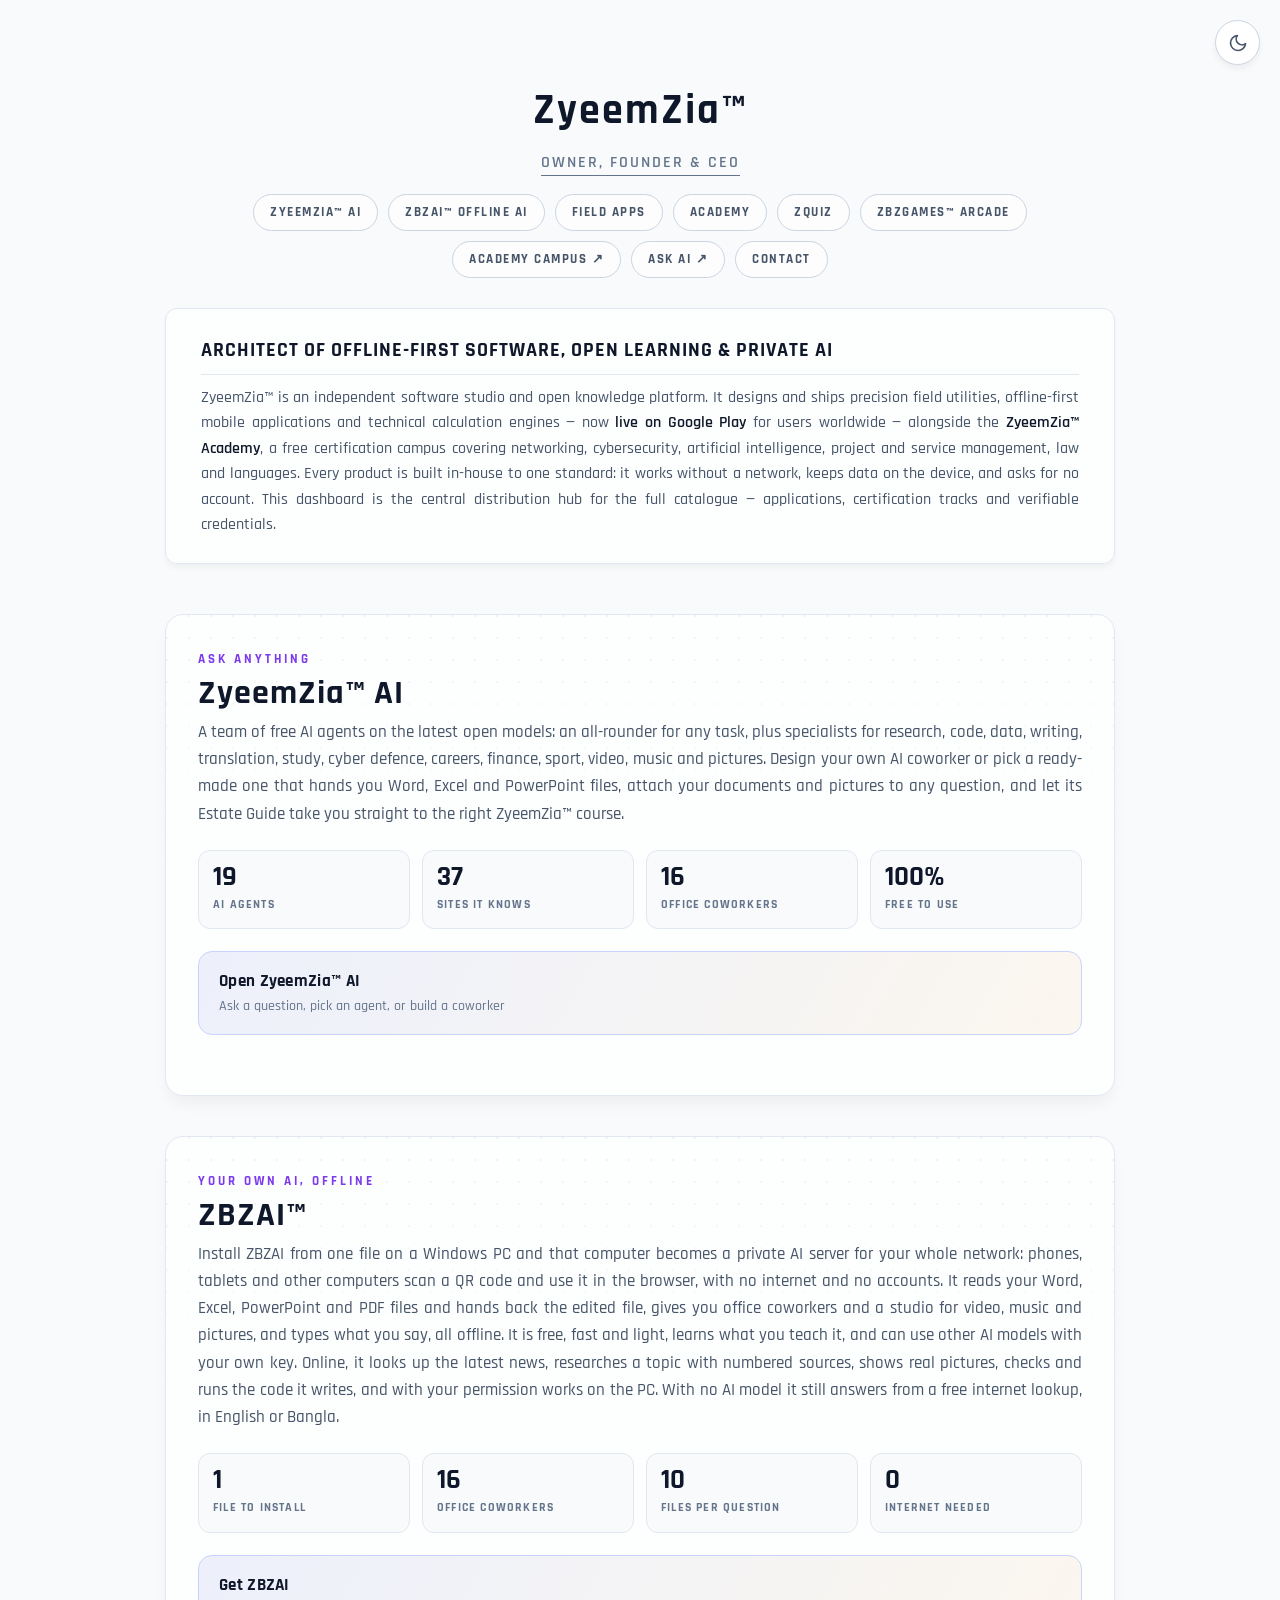
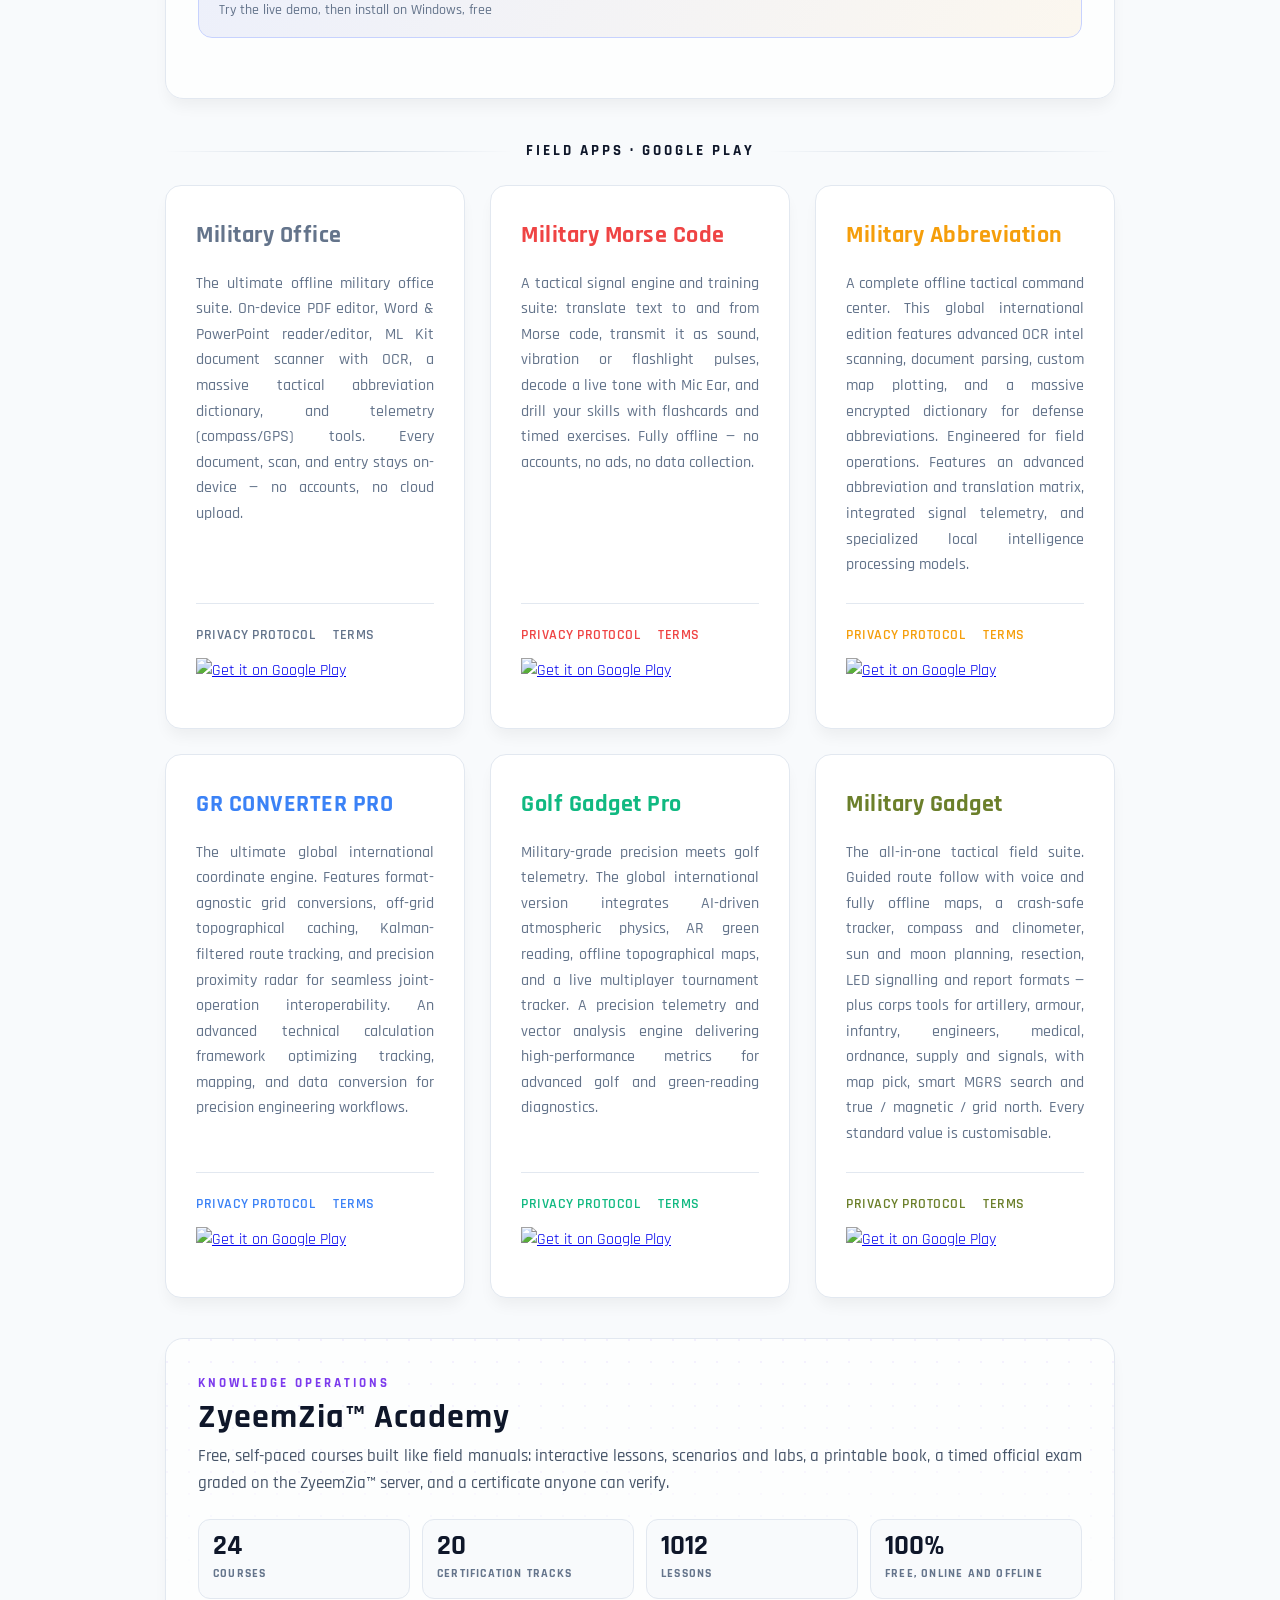
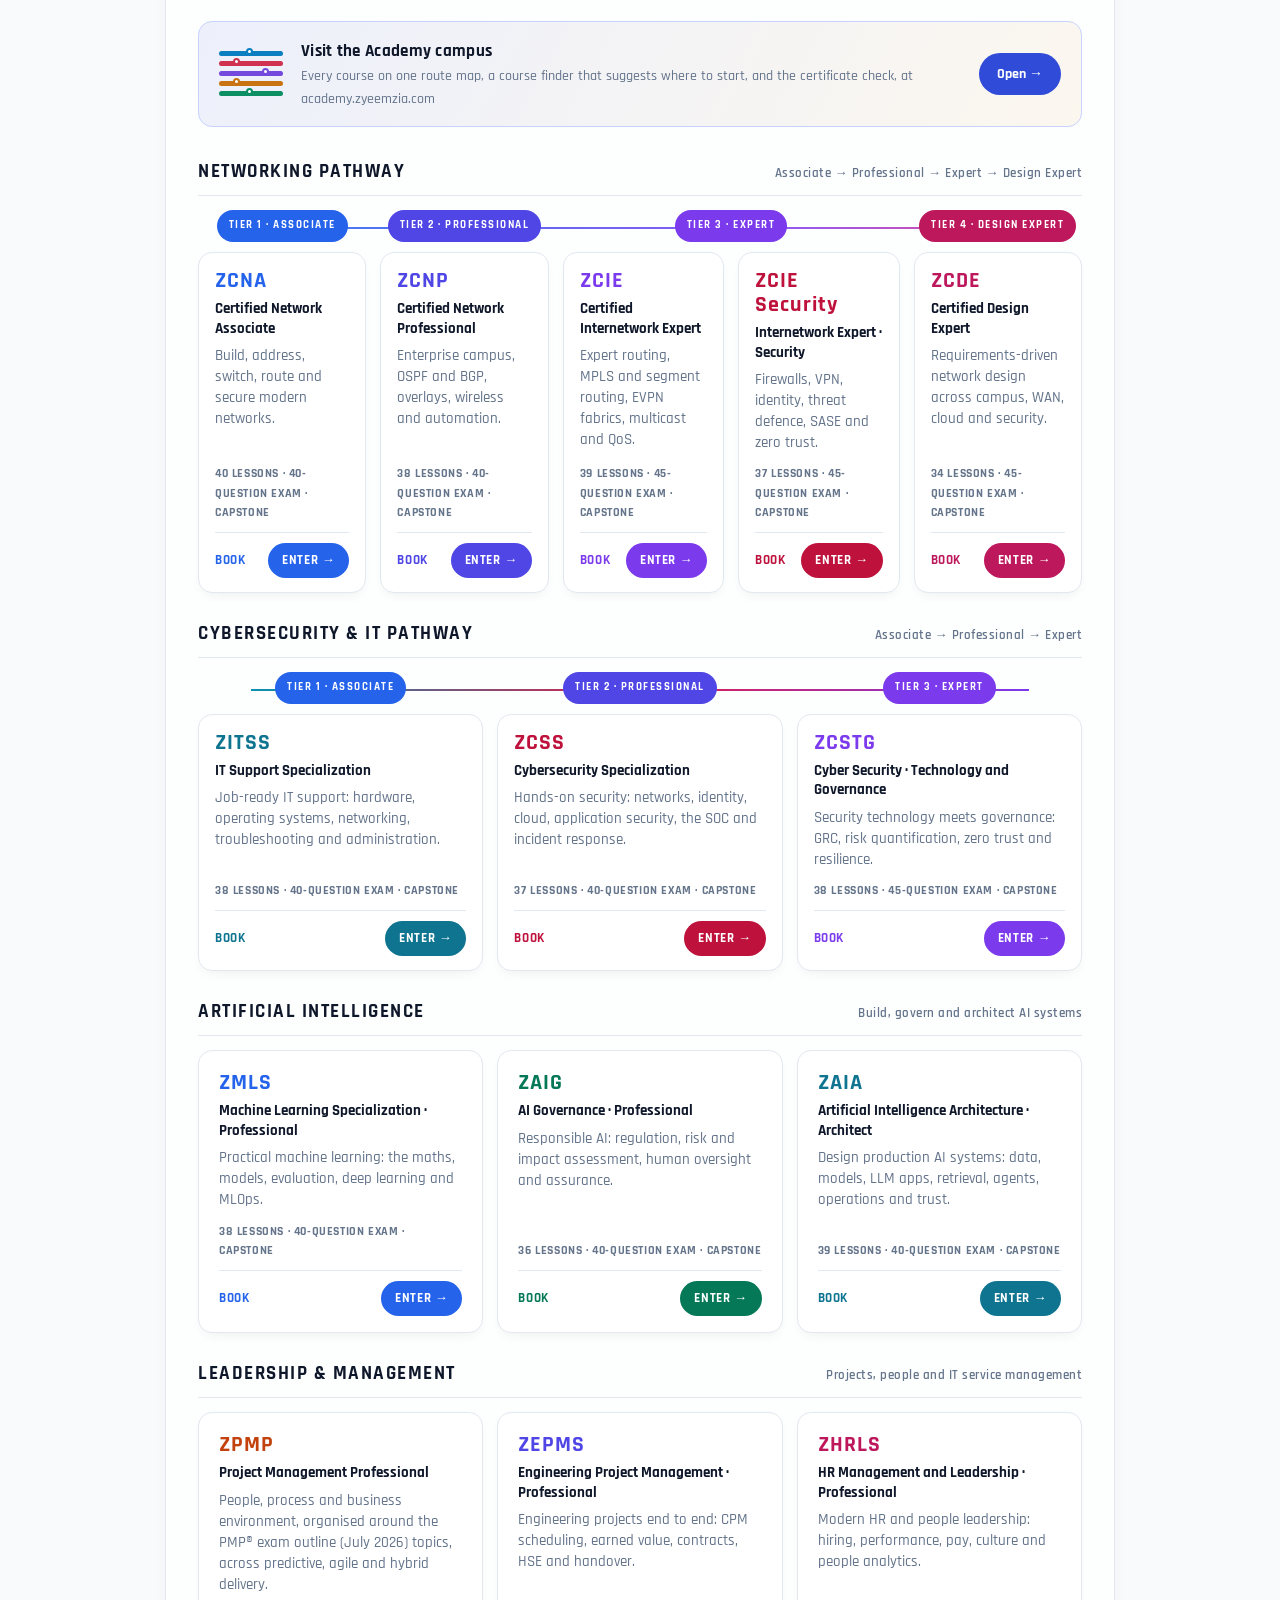
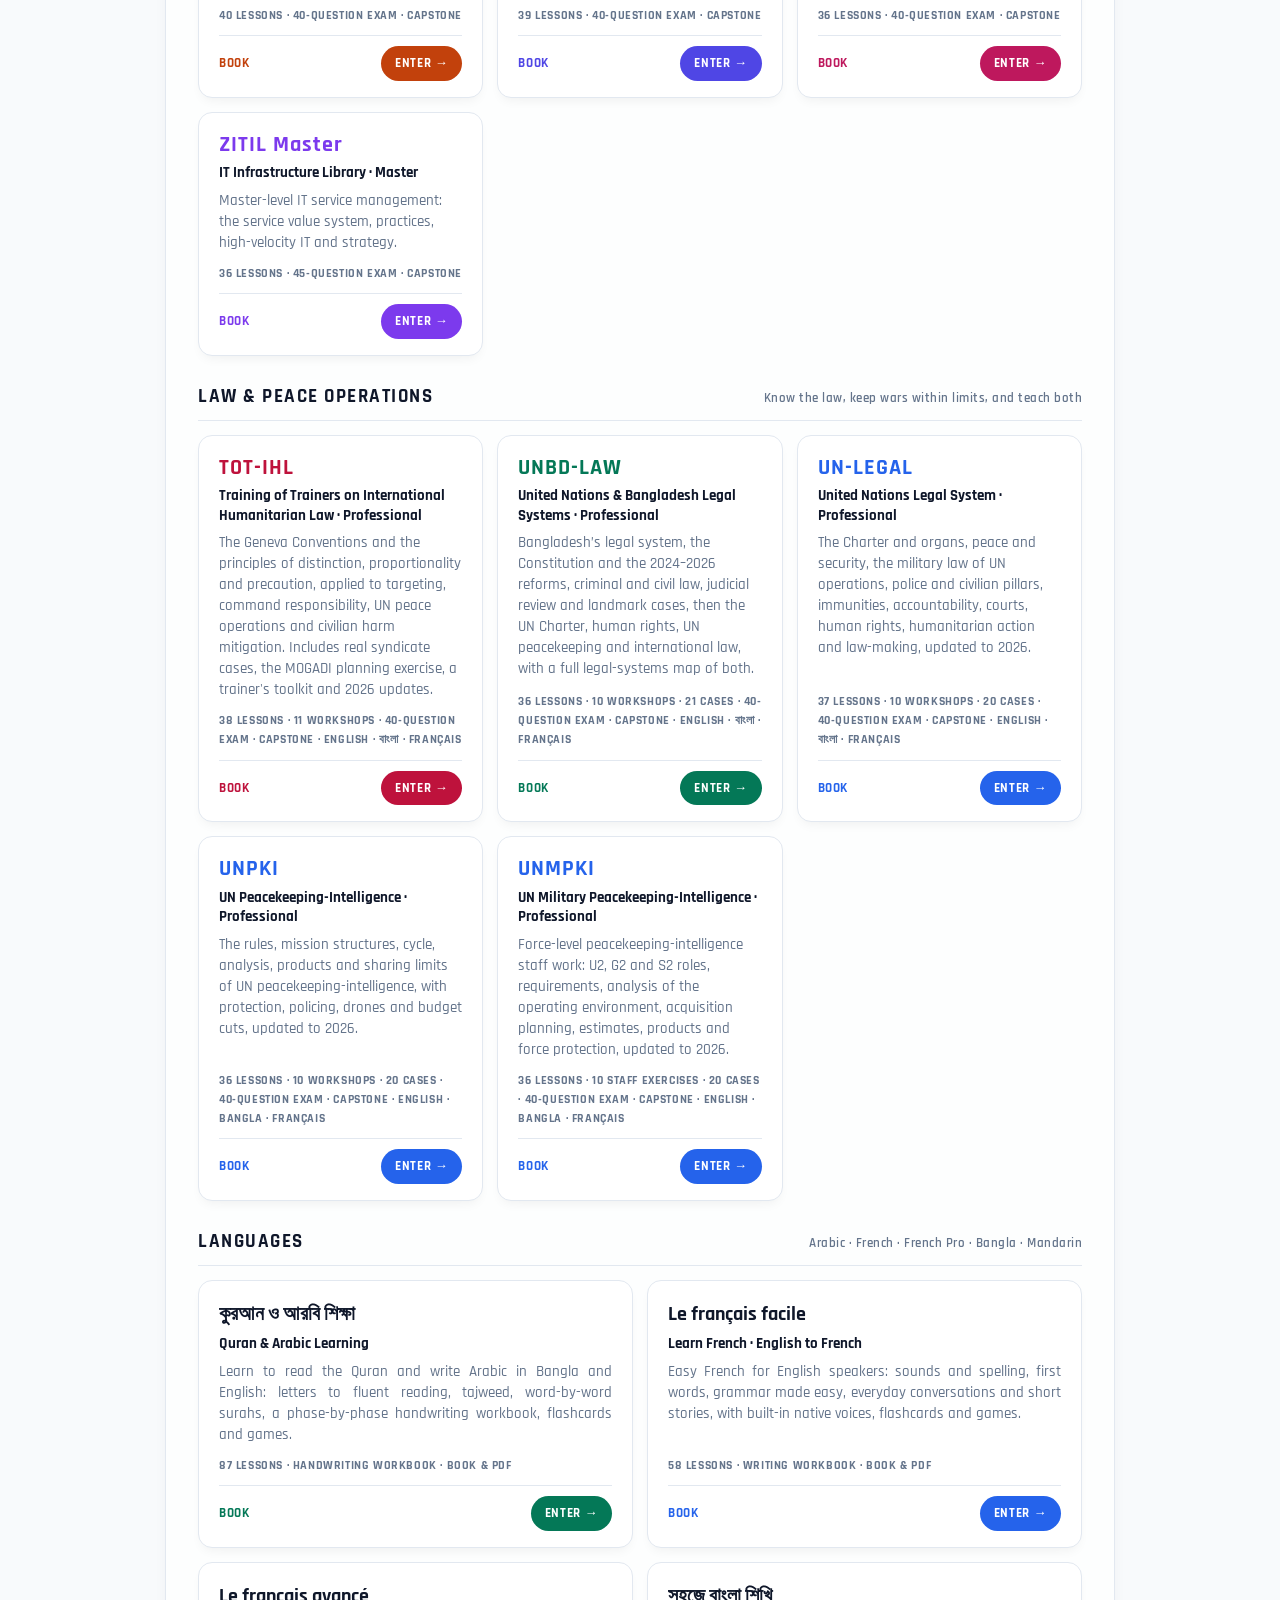
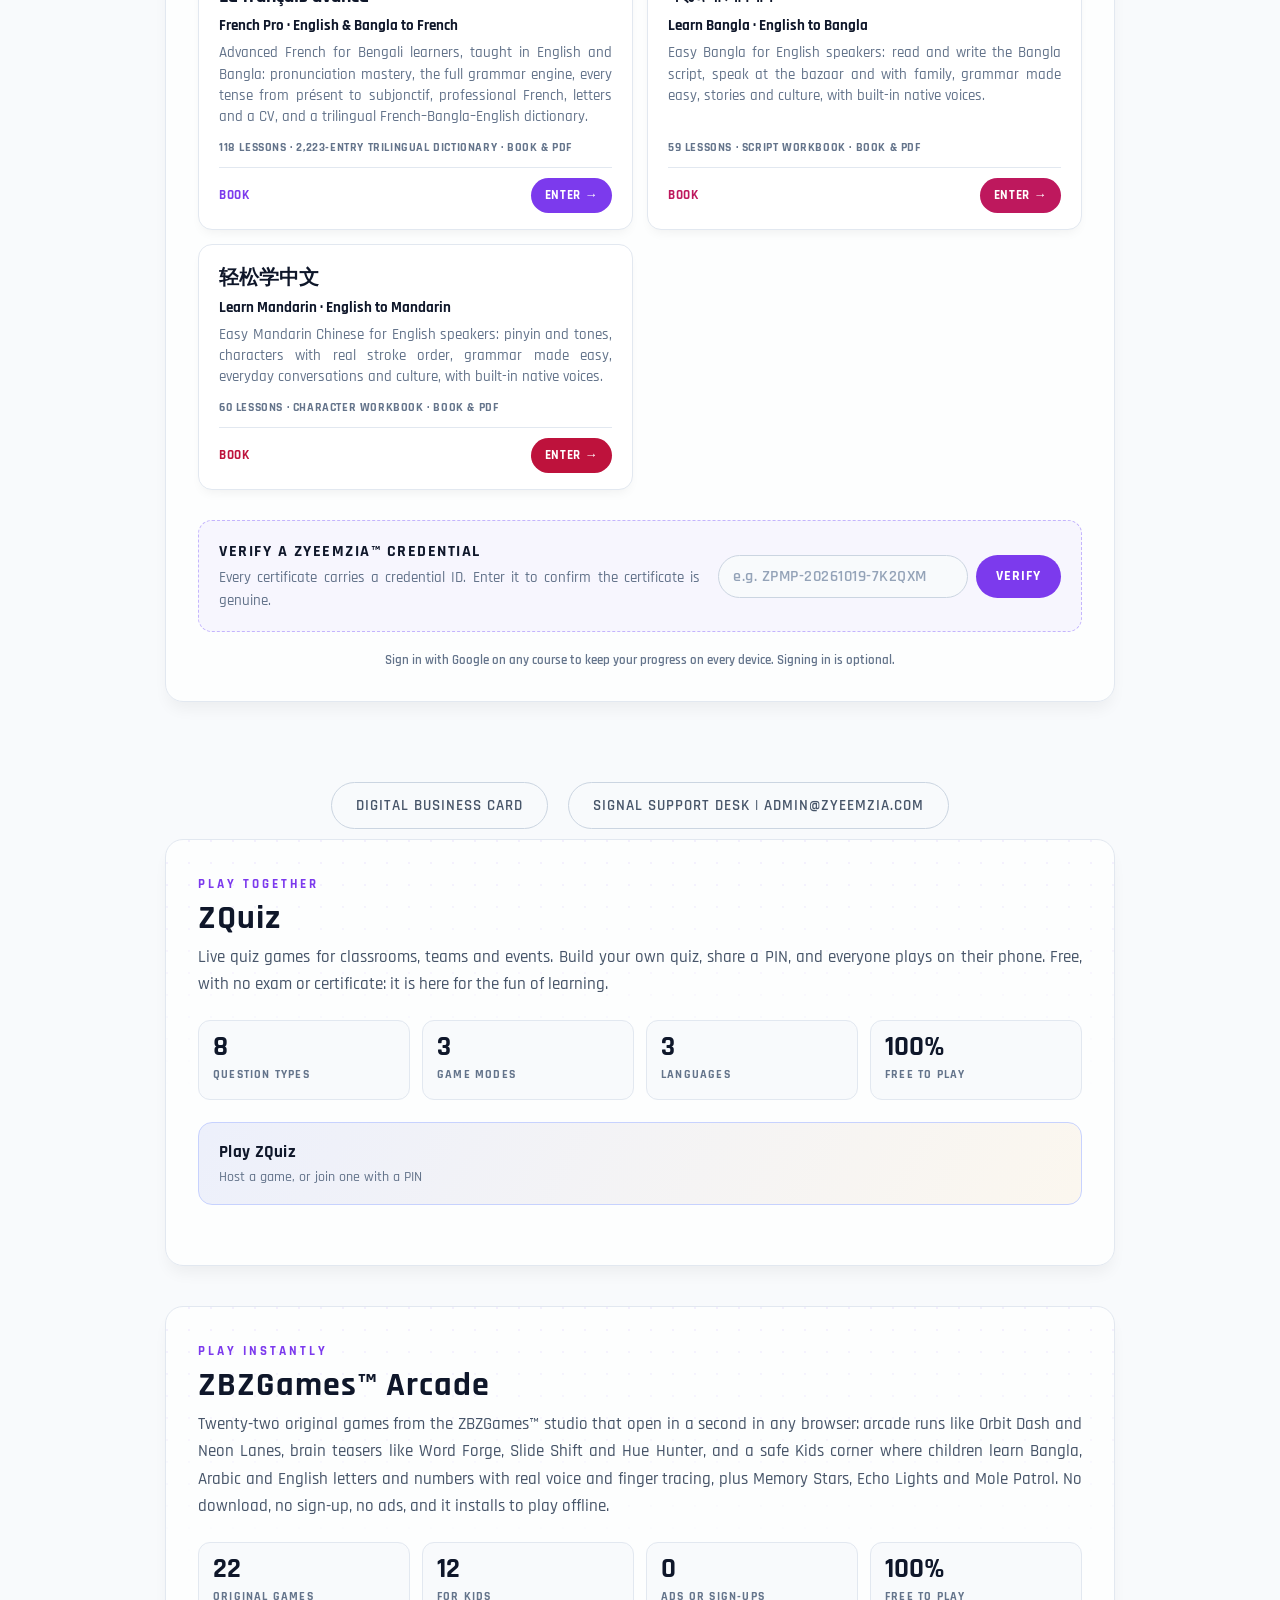
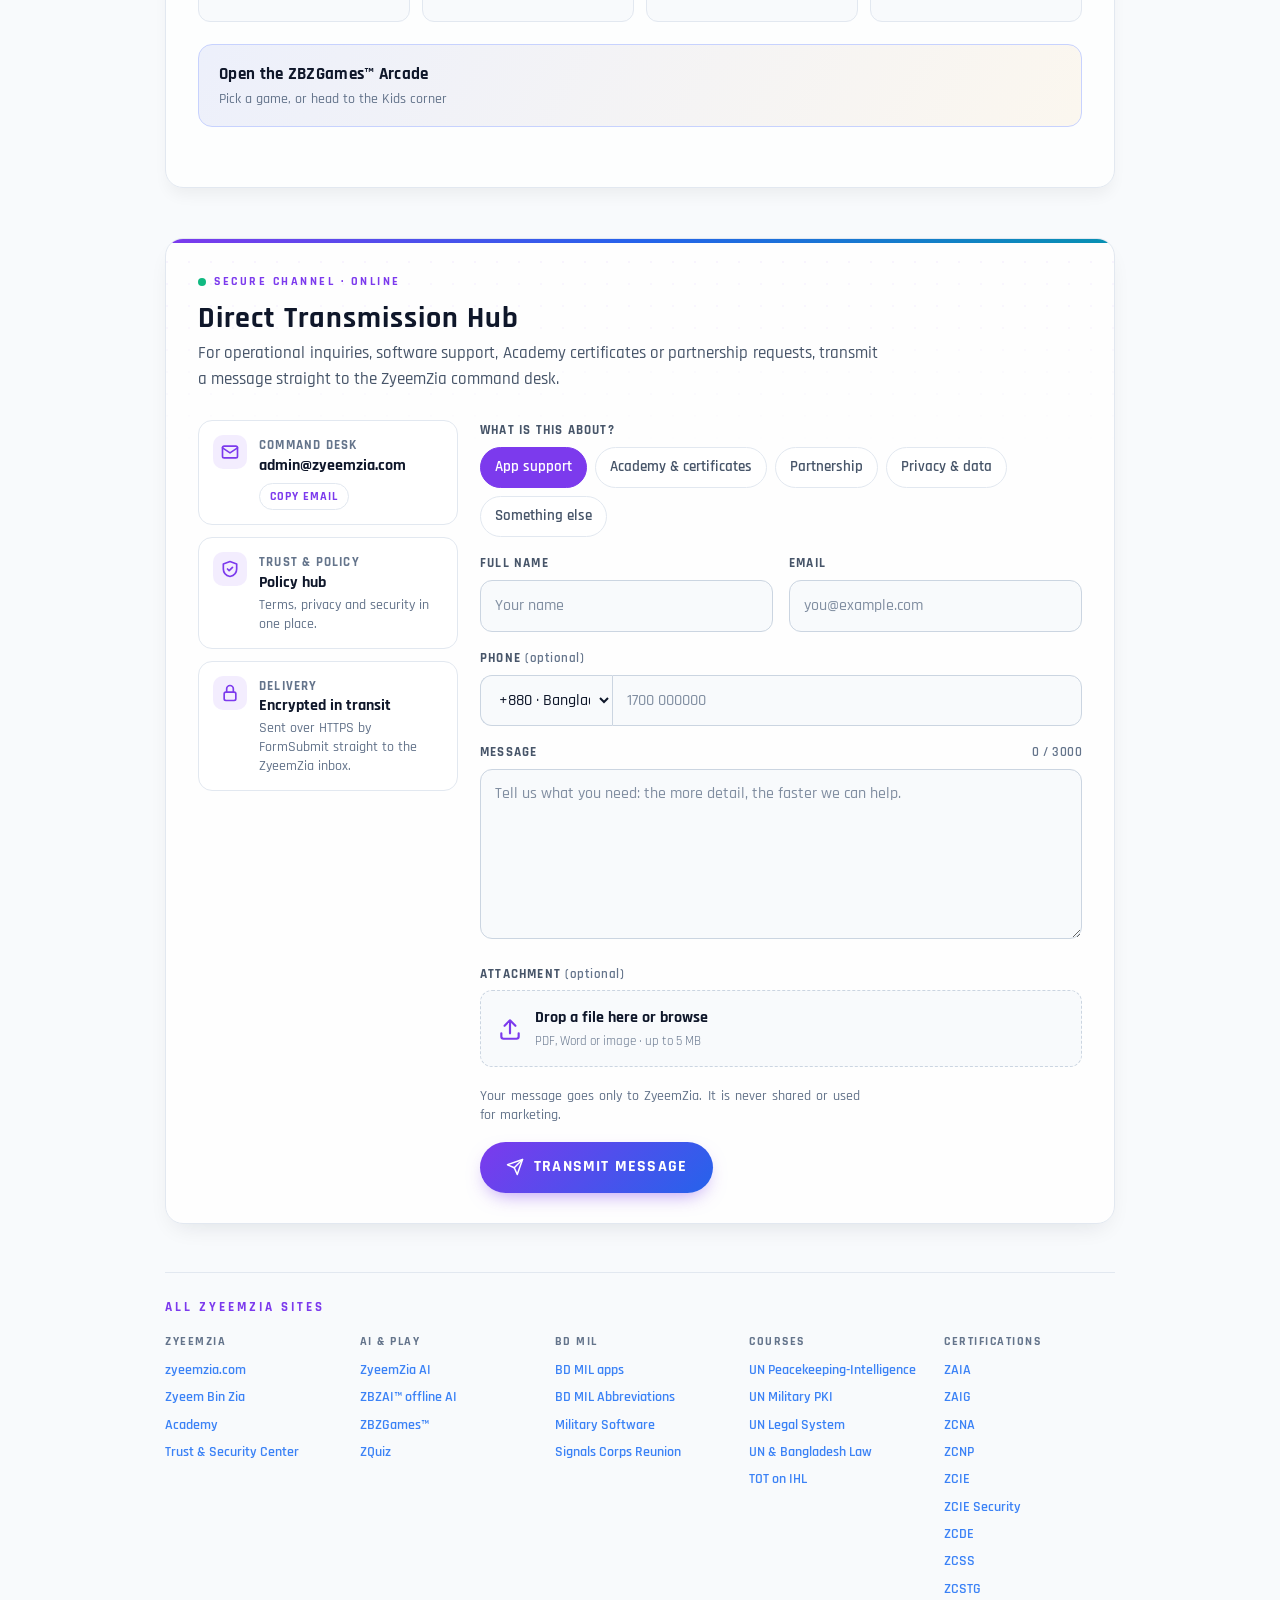
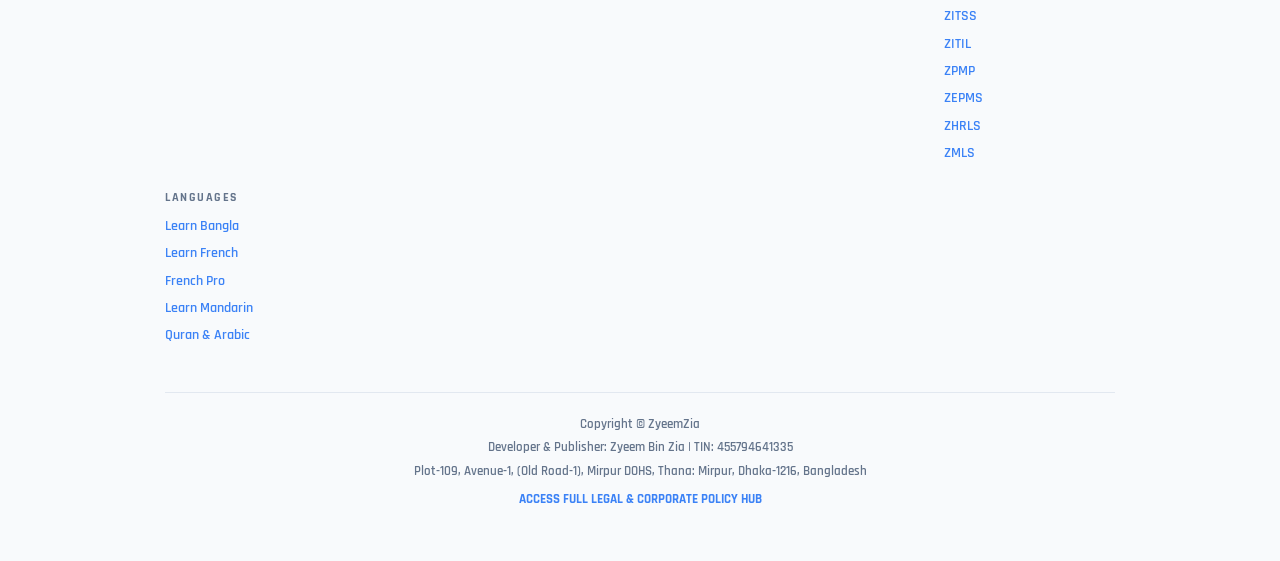
==== index.html @ 444cc80d "Site text: Bangla web answers, instant replies, saved answers" ====
<!DOCTYPE html>
<html lang="en">
<head>
    <meta charset="UTF-8">
    <meta name="viewport" content="width=device-width, initial-scale=1.0">
    <title>ZyeemZia™ | Owner, Founder &amp; CEO</title>
    <link rel="icon" href="favicon.ico?v=4" sizes="any">
    <link rel="icon" type="image/png" sizes="32x32" href="favicon-32.png?v=4">
    <link rel="icon" type="image/png" sizes="64x64" href="favicon-64.png?v=4">
    <link rel="icon" type="image/png" sizes="192x192" href="icon-192.png?v=4">
    <link rel="apple-touch-icon" href="apple-touch-icon.png?v=4">
    <meta name="description" content="ZyeemZia™: field apps on Google Play and the ZyeemZia™ Academy, with free certification tracks in networking, project management and AI, plus Quran and Arabic learning.">
    <link rel="preconnect" href="https://fonts.googleapis.com">
    <link rel="preconnect" href="https://fonts.gstatic.com" crossorigin>
    <link href="https://fonts.googleapis.com/css2?family=Rajdhani:wght@400;500;600;700&display=swap" rel="stylesheet">

    <link rel="stylesheet" href="transmit.css?v=3">
    <style>
        /* =========================================
           BASE STYLING & THEME (DEFAULT: LIGHT MODE)
           ========================================= */
        /* GLOBAL RESET FOR OVERFLOW PREVENTION */
        *, *::before, *::after {
            box-sizing: border-box;
        }

        body {
            font-family: 'Rajdhani', -apple-system, BlinkMacSystemFont, "Segoe UI", Roboto, sans-serif;
            background: #f8fafc;
            color: #0f172a;
            text-align: center;
            padding: 50px 20px;
            line-height: 1.6;
            margin: 0;
            overflow-x: hidden; /* Prevents horizontal scroll wobbling */
            transition: background-color 0.3s ease, color 0.3s ease;
        }
        .container { max-width: 950px; margin: 0 auto; position: relative; z-index: 1; }

        /* Dashboard Header */
        .header { margin-bottom: 30px; }
        .header h1 {
            color: #0f172a;
            font-size: 42px;
            margin-bottom: 5px;
            letter-spacing: 2px;
            font-weight: 700;
            transition: color 0.3s ease;
        }
        .header p {
            color: #64748b;
            font-size: 16px;
            margin-top: 0;
            text-transform: uppercase;
            letter-spacing: 2px;
            font-weight: 600;
        }

        /* Executive Authority Profile Section */
        .profile-section {
            background: rgba(255, 255, 255, 0.8);
            border: 1px solid #e2e8f0;
            border-radius: 12px;
            padding: 25px 35px;
            margin-bottom: 50px;
            text-align: justify;
            box-shadow: 0 4px 6px -1px rgba(0, 0, 0, 0.05);
            transition: all 0.3s ease;
        }
        .profile-section h3 {
            color: #0f172a;
            margin-top: 0;
            margin-bottom: 10px;
            font-size: 20px;
            letter-spacing: 1px;
            text-transform: uppercase;
            border-bottom: 1px solid #e2e8f0;
            padding-bottom: 8px;
            transition: all 0.3s ease;
        }
        .profile-section p {
            color: #475569;
            font-size: 16px;
            margin: 0;
            font-weight: 500;
            transition: color 0.3s ease;
        }
        .profile-highlight { color: #0f172a; font-weight: 600; transition: color 0.3s ease; }

        /* Grid Layout System */
        .app-grid {
            display: grid;
            /* min() function ensures cards shrink safely on micro-devices (< 280px) */
            grid-template-columns: repeat(auto-fit, minmax(min(100%, 280px), 1fr));
            gap: 25px;
            margin-bottom: 40px;
        }

        /* Creative App Module Cards */
        .app-card {
            background: #ffffff;
            padding: 30px;
            border-radius: 16px;
            border: 1px solid #e2e8f0;
            box-shadow: 0 10px 15px -3px rgba(0, 0, 0, 0.05);
            text-align: justify;
            display: flex;
            flex-direction: column;
            justify-content: space-between;
            transition: all 0.3s ease;
        }
        .app-card:hover {
            transform: translateY(-6px);
            border-color: #cbd5e1;
        }
        .amber-accent:hover { box-shadow: 0 10px 25px -5px rgba(245, 158, 11, 0.15); border-color: rgba(245, 158, 11, 0.4); }
        .blue-accent:hover { box-shadow: 0 10px 25px -5px rgba(59, 130, 246, 0.15); border-color: rgba(59, 130, 246, 0.4); }
        .emerald-accent:hover { box-shadow: 0 10px 25px -5px rgba(16, 185, 129, 0.15); border-color: rgba(16, 185, 129, 0.4); }
        .slate-accent:hover { box-shadow: 0 10px 25px -5px rgba(100, 116, 139, 0.15); border-color: rgba(100, 116, 139, 0.4); }
        .crimson-accent:hover { box-shadow: 0 10px 25px -5px rgba(239, 68, 68, 0.15); border-color: rgba(239, 68, 68, 0.4); }
        .olive-accent:hover { box-shadow: 0 10px 25px -5px rgba(132, 154, 52, 0.18); border-color: rgba(132, 154, 52, 0.45); }

        .app-card h2 { margin-top: 0; margin-bottom: 12px; font-size: 24px; font-weight: 700; letter-spacing: 0.5px; }
        .amber-accent h2 { color: #f59e0b; }
        .blue-accent h2 { color: #3b82f6; }
        .emerald-accent h2 { color: #10b981; }
        .slate-accent h2 { color: #64748b; }
        .crimson-accent h2 { color: #ef4444; }
        .olive-accent h2 { color: #6b7f2a; }

        .app-card p { color: #64748b; font-size: 16px; font-weight: 500; margin-bottom: 25px; flex-grow: 1; transition: color 0.3s ease; }

        /* Action Links & Store Badges */
        .card-footer {
            border-top: 1px solid #e2e8f0;
            padding-top: 20px;
            margin-top: auto;
            display: flex;
            align-items: center;
            justify-content: space-between;
            transition: border-color 0.3s ease;
        }
        .link-btn {
            display: inline-block;
            text-decoration: none;
            font-weight: 600;
            font-size: 14px;
            text-transform: uppercase;
            letter-spacing: 0.5px;
            transition: opacity 0.2s ease;
        }
        .amber-accent .link-btn { color: #f59e0b; }
        .blue-accent .link-btn { color: #3b82f6; }
        .emerald-accent .link-btn { color: #10b981; }
        .slate-accent .link-btn { color: #64748b; }
        .crimson-accent .link-btn { color: #ef4444; }
        .olive-accent .link-btn { color: #6b7f2a; }
        .link-btn:hover { opacity: 0.7; }
        .card-footer { flex-wrap: wrap; gap: 12px 16px; }
        .legal-links { display: flex; flex-wrap: wrap; align-items: center; gap: 6px 18px; }
        .legal-links .link-btn { white-space: nowrap; }

        .play-badge {
            display: inline-block;
            height: 40px;
            transition: transform 0.2s ease;
        }
        .play-badge:hover { transform: scale(1.05); }
        .play-badge img { height: 100%; width: auto; }

        /* Status badge shown in place of the Play Store badge until an app's
           public listing goes live. */
        .testing-badge {
            display: inline-block;
            font-size: 12px;
            font-weight: 700;
            letter-spacing: 1px;
            text-transform: uppercase;
            color: #64748b;
            border: 1px dashed #94a3b8;
            border-radius: 20px;
            padding: 8px 14px;
        }

        /* Global Command Links */
        .global-support {
            margin-top: 60px;
            padding-top: 20px;
            display: flex;
            justify-content: center;
            gap: 20px;
            flex-wrap: wrap;
        }
        .support-btn {
            display: inline-flex;
            align-items: center;
            justify-content: center;
            text-align: center;
            font-family: inherit;
            color: #475569;
            text-decoration: none;
            font-weight: 600;
            font-size: 15px;
            border: 1px solid #cbd5e1;
            padding: 12px 24px;
            border-radius: 30px;
            letter-spacing: 1px;
            transition: all 0.2s ease;
            cursor: pointer;
            background: transparent;
            line-height: 1.4;
        }
        .support-btn:hover { background: #e2e8f0; color: #0f172a; border-color: #94a3b8; }

        /* Contact Section */
        .contact-section {
            background: rgba(255, 255, 255, 0.8);
            border: 1px solid #e2e8f0;
            border-left: 4px solid #8b5cf6;
            border-radius: 12px;
            padding: 30px 35px;
            margin-top: 50px;
            margin-bottom: 20px;
            text-align: left;
            box-shadow: 0 4px 6px -1px rgba(0, 0, 0, 0.05);
            transition: all 0.3s ease;
            width: 100%;
        }
        .contact-section h3 {
            color: #0f172a;
            margin-top: 0;
            margin-bottom: 10px;
            font-size: 20px;
            letter-spacing: 1px;
            text-transform: uppercase;
            border-bottom: 1px solid #e2e8f0;
            padding-bottom: 8px;
            transition: all 0.3s ease;
        }
        .contact-section p { color: #475569; font-size: 16px; font-weight: 500; margin-bottom: 20px; transition: color 0.3s ease; }

        /* Contact Form Fields */
        .contact-form { display: flex; flex-direction: column; gap: 20px; }
        .form-row { display: grid; grid-template-columns: 1fr 1fr; gap: 20px; width: 100%; }
        .form-group { display: flex; flex-direction: column; gap: 6px; text-align: left; width: 100%; }
        .form-group label { font-weight: 600; color: #0f172a; font-size: 15px; transition: color 0.3s ease; }

        .form-group input, .form-group textarea, .form-group select {
            width: 100%;
            font-family: inherit;
            padding: 12px 15px;
            border: 1px solid #cbd5e1;
            border-radius: 8px;
            background: #f8fafc;
            color: #0f172a;
            font-size: 16px;
            transition: all 0.3s ease;
        }
        .form-group input[type="file"] {
            padding: 9px 12px;
            background: transparent;
            border: 1px dashed #cbd5e1;
            cursor: pointer;
        }
        .form-group input:focus, .form-group textarea:focus, .form-group select:focus {
            outline: none;
            border-color: #8b5cf6;
            box-shadow: 0 0 0 3px rgba(139, 92, 246, 0.15);
        }

        /* Phone Input with Country Code Wrapper */
        .phone-wrapper { display: flex; width: 100%; }
        .phone-wrapper select {
            border-top-right-radius: 0;
            border-bottom-right-radius: 0;
            border-right: 0;
            width: 150px;
            padding: 12px 10px;
            cursor: pointer;
            text-overflow: ellipsis; /* Ensures long names don't bleed visually */
            overflow: hidden;
            white-space: nowrap;
        }
        .phone-wrapper input {
            border-top-left-radius: 0;
            border-bottom-left-radius: 0;
            flex: 1;
            min-width: 0; /* Critical flexbox fix: allows input to shrink freely */
        }

        .submit-btn {
            background: #8b5cf6;
            color: #ffffff;
            border: none;
            padding: 15px 30px;
            border-radius: 8px;
            font-family: inherit;
            font-weight: 700;
            font-size: 16px;
            letter-spacing: 1px;
            cursor: pointer;
            transition: all 0.3s ease;
            align-self: center;
            width: 100%;
            max-width: 400px;
            margin-top: 10px;
        }
        .submit-btn:hover { background: #7c3aed; transform: translateY(-2px); box-shadow: 0 4px 12px rgba(139, 92, 246, 0.3); }

        /* Media Query adjusted to optimize mobile boundaries */
        @media (max-width: 650px) {
            .contact-section { padding: 25px 20px; }
            .form-row { grid-template-columns: 1fr; }
            .phone-wrapper select { width: 120px; font-size: 14px; }
        }

        /* Legal Footer For Web Crawlers */
        .all-sites { margin-top: 48px; padding-top: 24px; border-top: 1px solid #e2e8f0; text-align: left; }
        body.dark-mode .all-sites { border-top-color: #1f2937; }
        .as-grid { display: grid; grid-template-columns: repeat(auto-fit, minmax(150px, 1fr)); gap: 18px 24px; margin-top: 14px; }
        .as-grid b { display: block; font-size: 12px; letter-spacing: 1.5px; text-transform: uppercase; color: #64748b; margin-bottom: 8px; }
        body.dark-mode .as-grid b { color: #94a3b8; }
        .as-grid a { display: block; font-size: 14px; font-weight: 600; color: #3b82f6; text-decoration: none; margin-bottom: 5px; }
        .as-grid a:hover { opacity: .7; }
        .legal-footer {
            margin-top: 40px;
            padding-top: 20px;
            border-top: 1px solid #e2e8f0;
            color: #64748b;
            font-size: 13px;
            font-weight: 600;
            line-height: 1.8;
            transition: border-color 0.3s ease, color 0.3s ease;
        }
        body.dark-mode .legal-footer {
            border-top-color: #1f2937;
            color: #94a3b8;
        }
        .legal-footer a {
            color: #3b82f6;
            text-decoration: none;
            font-weight: 700;
            display: inline-block;
            margin-top: 5px;
            transition: opacity 0.2s ease;
        }
        .legal-footer a:hover { opacity: 0.7; }

        /* THEME TOGGLE BUTTON CSS (SVG Icons) */
        .theme-toggle-btn {
            position: fixed;
            top: 20px;
            right: 20px;
            background: #ffffff;
            border: 1px solid #cbd5e1;
            color: #475569;
            border-radius: 50%;
            width: 45px;
            height: 45px;
            display: flex;
            justify-content: center;
            align-items: center;
            cursor: pointer;
            z-index: 100;
            box-shadow: 0 4px 6px rgba(0,0,0,0.05);
            transition: all 0.3s ease;
        }
        .theme-toggle-btn:hover { transform: scale(1.1); border-color: #94a3b8; color: #0f172a; }

        .icon-moon { display: block; }
        .icon-sun { display: none; }

        /* MODAL CSS (Light Base) */
        .modal-overlay {
            position: fixed; top: 0; left: 0; width: 100%; height: 100%;
            background: rgba(248, 250, 252, 0.85); backdrop-filter: blur(8px);
            display: flex; justify-content: center; align-items: center;
            z-index: 9999; opacity: 0; visibility: hidden; transition: all 0.3s ease-in-out; cursor: pointer;
        }
        .modal-overlay.active { opacity: 1; visibility: visible; }
        .modal-content {
            max-width: 90%; max-height: 85vh; border-radius: 12px;
            box-shadow: 0 15px 40px rgba(0, 0, 0, 0.2), 0 0 20px rgba(245, 158, 11, 0.1);
            transform: scale(0.9); transition: all 0.3s ease-in-out;
            user-select: none; -webkit-user-select: none; pointer-events: none;
        }
        .modal-overlay.active .modal-content { transform: scale(1); }
        .modal-overlay picture { display: contents; }
        .modal-overlay .modal-content { width: auto; height: auto; object-fit: contain; }

        /* =========================================
           DARK MODE OVERRIDES
           ========================================= */
        body.dark-mode { background: #090d16; color: #f1f5f9; }
        body.dark-mode .header h1 { color: #f8fafc; }

        body.dark-mode .profile-section { background: rgba(17, 24, 39, 0.6); border-color: #1f2937; box-shadow: inset 0 0 20px rgba(0,0,0,0.2); }
        body.dark-mode .profile-section h3 { color: #e2e8f0; border-bottom-color: #334155; }
        body.dark-mode .profile-section p { color: #94a3b8; }
        body.dark-mode .profile-highlight { color: #f8fafc; }

        body.dark-mode .app-card { background: #111827; border-color: #1f2937; box-shadow: 0 10px 15px -3px rgba(0, 0, 0, 0.3); }
        body.dark-mode .app-card:hover { border-color: #374151; }
        body.dark-mode .app-card p { color: #9ca3af; }
        body.dark-mode .card-footer { border-top-color: #1f2937; }

        body.dark-mode .app-card.amber-accent:hover { box-shadow: 0 10px 25px -5px rgba(245, 158, 11, 0.15); border-color: rgba(245, 158, 11, 0.4); }
        body.dark-mode .app-card.blue-accent:hover { box-shadow: 0 10px 25px -5px rgba(59, 130, 246, 0.15); border-color: rgba(59, 130, 246, 0.4); }
        body.dark-mode .app-card.emerald-accent:hover { box-shadow: 0 10px 25px -5px rgba(16, 185, 129, 0.15); border-color: rgba(16, 185, 129, 0.4); }
        body.dark-mode .app-card.slate-accent:hover { box-shadow: 0 10px 25px -5px rgba(148, 163, 184, 0.15); border-color: rgba(148, 163, 184, 0.4); }
        body.dark-mode .app-card.crimson-accent:hover { box-shadow: 0 10px 25px -5px rgba(248, 113, 113, 0.15); border-color: rgba(248, 113, 113, 0.4); }
        body.dark-mode .app-card.olive-accent:hover { box-shadow: 0 10px 25px -5px rgba(181, 196, 99, 0.15); border-color: rgba(181, 196, 99, 0.4); }
        body.dark-mode .olive-accent h2, body.dark-mode .olive-accent .link-btn { color: #b5c463; }

        body.dark-mode .testing-badge { color: #94a3b8; border-color: #475569; }

        body.dark-mode .support-btn { border-color: #334155; color: #94a3b8; }
        body.dark-mode .support-btn:hover { background: #1e293b; color: #f8fafc; border-color: #475569; }

        /* Dark Mode for Contact Form */
        body.dark-mode .contact-section { background: rgba(17, 24, 39, 0.6); border-color: #1f2937; border-left-color: #8b5cf6; box-shadow: inset 0 0 20px rgba(0,0,0,0.2); }
        body.dark-mode .contact-section h3 { color: #e2e8f0; border-bottom-color: #334155; }
        body.dark-mode .contact-section p { color: #94a3b8; }

        body.dark-mode .form-group label { color: #e2e8f0; }
        body.dark-mode .form-group input, body.dark-mode .form-group textarea, body.dark-mode .form-group select {
            background: #1e293b;
            border-color: #334155;
            color: #f1f5f9;
        }
        body.dark-mode .form-group input[type="file"] { border-color: #334155; }
        body.dark-mode .form-group input:focus, body.dark-mode .form-group textarea:focus, body.dark-mode .form-group select:focus {
            border-color: #8b5cf6;
            box-shadow: 0 0 0 3px rgba(139, 92, 246, 0.2);
        }

        body.dark-mode .theme-toggle-btn { background: #111827; border-color: #334155; color: #94a3b8; box-shadow: 0 4px 6px rgba(0,0,0,0.3);}
        body.dark-mode .theme-toggle-btn:hover { border-color: #475569; color: #f8fafc; }

        body.dark-mode .modal-overlay { background: rgba(9, 13, 22, 0.85); }
        body.dark-mode .modal-content { box-shadow: 0 15px 40px rgba(0, 0, 0, 0.8), 0 0 20px rgba(245, 158, 11, 0.1); }

        body.dark-mode .icon-moon { display: none; }
        body.dark-mode .icon-sun { display: block; }

        /* =========================================
           QUICK NAVIGATION + SECTION TITLES
           ========================================= */
        .quick-nav { display: flex; justify-content: center; flex-wrap: wrap; gap: 10px; margin: 18px 0 0; }
        .quick-nav a {
            text-decoration: none; color: #475569; font-weight: 700; font-size: 13px; letter-spacing: 1.5px; text-transform: uppercase;
            border: 1px solid #cbd5e1; border-radius: 30px; padding: 7px 16px; transition: all 0.2s ease; background: rgba(255,255,255,0.7);
        }
        .quick-nav a:hover { color: #0f172a; border-color: #94a3b8; background: #e2e8f0; }
        .quick-nav a.qn-new { border-color: rgba(139, 92, 246, 0.55); color: #7c3aed; }
        .quick-nav a.qn-new::after { content: 'NEW'; font-size: 9px; letter-spacing: 1px; margin-left: 7px; padding: 1px 6px; border-radius: 10px; background: #8b5cf6; color: #fff; vertical-align: 2px; }
        .section-title { display: flex; align-items: center; gap: 14px; margin: 0 0 22px; color: #0f172a; font-size: 15px; font-weight: 700; letter-spacing: 3px; text-transform: uppercase; transition: color 0.3s ease; }
        .section-title::before, .section-title::after { content: ''; flex: 1; height: 1px; background: linear-gradient(90deg, transparent, #cbd5e1, transparent); }
        html { scroll-behavior: smooth; }
        @media (prefers-reduced-motion: reduce) { html { scroll-behavior: auto; } }
        #apps, #academy, #contact { scroll-margin-top: 20px; }

        /* =========================================
           ZYEEMZIA ACADEMY
           ========================================= */
        .academy {
            position: relative; margin: 10px 0 40px; padding: 34px 32px 30px; border-radius: 18px; text-align: left; overflow: hidden;
            background: rgba(255, 255, 255, 0.8); border: 1px solid #e2e8f0; box-shadow: 0 10px 15px -3px rgba(0, 0, 0, 0.05);
            transition: all 0.3s ease;
        }
        /* faint circuit grid, the academy's signature */
        .academy::before {
            content: ''; position: absolute; inset: 0; pointer-events: none; opacity: 0.55;
            background: radial-gradient(circle at 1px 1px, rgba(139, 92, 246, 0.16) 1px, transparent 1.6px) 0 0 / 22px 22px;
            -webkit-mask-image: linear-gradient(180deg, #000 0, transparent 260px); mask-image: linear-gradient(180deg, #000 0, transparent 260px);
        }
        .academy > * { position: relative; }
        .ac-eyebrow { font-size: 13px; font-weight: 700; letter-spacing: 3px; text-transform: uppercase; color: #7c3aed; }
        .academy h2.ac-title { margin: 4px 0 6px; font-size: 34px; line-height: 1.15; letter-spacing: 1px; color: #0f172a; transition: color 0.3s ease; }
        .ac-lead { margin: 0 0 22px; color: #475569; font-size: 17px; font-weight: 500; text-align: justify; transition: color 0.3s ease; }
        .ac-stats { display: grid; grid-template-columns: repeat(4, minmax(0, 1fr)); gap: 12px; margin-bottom: 30px; }
        .ac-stats div { border: 1px solid #e2e8f0; border-radius: 12px; padding: 12px 14px; background: #f8fafc; transition: all 0.3s ease; }
        .ac-stats b { display: block; font-size: 28px; line-height: 1; color: #0f172a; transition: color 0.3s ease; }
        .ac-stats span { font-size: 12px; font-weight: 700; letter-spacing: 1.2px; text-transform: uppercase; color: #64748b; }

        .ac-path { margin-top: 26px; }
        .ac-path-head { display: flex; align-items: baseline; justify-content: space-between; gap: 10px; flex-wrap: wrap; margin-bottom: 14px; border-bottom: 1px solid #e2e8f0; padding-bottom: 8px; transition: border-color 0.3s ease; }
        .ac-path-head h3 { margin: 0; font-size: 19px; letter-spacing: 1.5px; text-transform: uppercase; color: #0f172a; transition: color 0.3s ease; }
        .ac-path-head span { font-size: 13px; font-weight: 600; color: #64748b; letter-spacing: 0.5px; }

        /* Networking ladder: four tiers joined by a signal line */
        .ladder { display: grid; grid-template-columns: repeat(4, minmax(0, 1fr)); gap: 14px; position: relative; }
        .ladder::before {
            content: ''; position: absolute; left: 6%; right: 6%; top: 17px; height: 2px; z-index: 0;
            background: linear-gradient(90deg, #3b82f6, #6366f1, #8b5cf6, #ec4899);
        }
        .tier { position: relative; z-index: 1; display: flex; flex-direction: column; gap: 10px; }
        .tier-tag { align-self: center; font-size: 11px; font-weight: 700; letter-spacing: 1.5px; text-transform: uppercase; padding: 7px 12px; border-radius: 20px; color: #fff; white-space: nowrap; }
        .tier:nth-child(1) .tier-tag { background: #2563eb; }
        .tier:nth-child(2) .tier-tag { background: #4f46e5; }
        .tier:nth-child(3) .tier-tag { background: #7c3aed; }
        .tier:nth-child(4) .tier-tag { background: #be185d; }

        .course {
            display: flex; flex-direction: column; gap: 6px; text-decoration: none; color: inherit; flex: 1;
            background: #ffffff; border: 1px solid #e2e8f0; border-radius: 14px; padding: 16px 16px 14px;
            box-shadow: 0 6px 12px -4px rgba(0, 0, 0, 0.06); transition: all 0.3s ease;
        }
        .course:hover, .course:focus-within { transform: translateY(-4px); border-color: rgba(var(--c), 0.45); box-shadow: 0 12px 24px -8px rgba(var(--c), 0.28); }
        .course .code { font-size: 22px; font-weight: 700; letter-spacing: 1px; line-height: 1.1; color: rgb(var(--c)); }
        .course .cname { font-size: 15px; font-weight: 700; color: #0f172a; line-height: 1.3; transition: color 0.3s ease; }
        .course p { margin: 2px 0 4px; color: #64748b; font-size: 14.5px; font-weight: 500; line-height: 1.45; flex-grow: 1; transition: color 0.3s ease; }
        .course .spec { font-size: 12px; font-weight: 700; letter-spacing: 0.6px; color: #64748b; text-transform: uppercase; }
        .course .acts { display: flex; gap: 8px; align-items: center; justify-content: space-between; border-top: 1px solid #e2e8f0; padding-top: 10px; margin-top: 4px; transition: border-color 0.3s ease; }
        .course .acts a { text-decoration: none; font-weight: 700; font-size: 13px; letter-spacing: 0.6px; text-transform: uppercase; }
        .course .acts .go { color: #fff; background: rgb(var(--c)); padding: 7px 14px; border-radius: 20px; transition: filter 0.2s ease, transform 0.2s ease; }
        .course .acts .go:hover { filter: brightness(1.08); transform: translateX(2px); }
        .course .acts .bk { color: rgb(var(--c)); }
        .course .acts .bk:hover { opacity: 0.7; }
        .tier-stack { display: flex; flex-direction: column; gap: 10px; }
        /* cards in a row share one height; the two tier-3 expert tracks sit side by side so no tier leaves an empty column */
        .ladder { align-items: stretch; }
        .ladder:not(.ladder-3) { grid-template-columns: minmax(0, 1fr) minmax(0, 1fr) minmax(0, 2fr) minmax(0, 1fr); }
        .tier-stack { display: grid; grid-template-columns: minmax(0, 1fr) minmax(0, 1fr); gap: 14px; flex: 1; }

        .c-blue { --c: 37, 99, 235; } .c-indigo { --c: 79, 70, 229; } .c-violet { --c: 124, 58, 237; } .c-red { --c: 190, 18, 60; }
        .c-pink { --c: 190, 24, 93; } .c-orange { --c: 194, 65, 12; } .c-cyan { --c: 14, 116, 144; } .c-emerald { --c: 4, 120, 87; }

        .ac-duo { display: grid; grid-template-columns: repeat(auto-fit, minmax(min(100%, 280px), 1fr)); gap: 14px; }
        .ac-duo .course { padding: 20px 20px 16px; }
        .course .bn { font-size: 20px; font-weight: 700; color: #0f172a; line-height: 1.35; transition: color 0.3s ease; }

        .ac-verify { margin-top: 30px; display: grid; grid-template-columns: minmax(0, 1fr) auto; gap: 18px; align-items: center; border: 1px dashed #c4b5fd; border-radius: 14px; padding: 18px 20px; background: rgba(139, 92, 246, 0.05); transition: all 0.3s ease; }
        .ac-verify h4 { margin: 0 0 2px; font-size: 16px; letter-spacing: 1.5px; text-transform: uppercase; color: #0f172a; transition: color 0.3s ease; }
        .ac-verify p { margin: 0; color: #64748b; font-size: 14.5px; font-weight: 500; }
        .ac-verify form { display: flex; gap: 8px; }
        .ac-verify input {
            font-family: inherit; font-size: 16px; font-weight: 600; letter-spacing: 0.5px; width: 250px; max-width: 100%; min-width: 0;
            padding: 10px 14px; border: 1px solid #cbd5e1; border-radius: 30px; background: #f8fafc; color: #0f172a; text-transform: uppercase; transition: all 0.3s ease;
        }
        .ac-verify input::placeholder { text-transform: none; color: #94a3b8; }
        .ac-verify input:focus { outline: none; border-color: #8b5cf6; box-shadow: 0 0 0 3px rgba(139, 92, 246, 0.15); }
        .ac-verify button { font-family: inherit; font-weight: 700; font-size: 14px; letter-spacing: 1px; border: none; border-radius: 30px; padding: 10px 20px; background: #7c3aed; color: #fff; cursor: pointer; transition: all 0.2s ease; }
        .ac-verify button:hover { background: #6d28d9; }
        .ac-foot { margin: 18px 0 0; font-size: 13px; color: #64748b; font-weight: 600; text-align: center; }

        /* 3-tier ladder and 3-card rows */
        .ladder.ladder-3 { grid-template-columns: repeat(3, minmax(0, 1fr)); }
        .ladder.ladder-3::before { background: linear-gradient(90deg, #0891b2, #e11d48, #7c3aed); }
        .ac-trio { grid-template-columns: repeat(auto-fit, minmax(min(100%, 240px), 1fr)); }
        @media (max-width: 860px) { .ladder.ladder-3 { grid-template-columns: minmax(0, 1fr); } .ladder.ladder-3::before { display: none; } }
        @media (max-width: 860px) {
            .ladder { grid-template-columns: minmax(0, 1fr) minmax(0, 1fr); }
            .ladder::before { display: none; }
            .tier-tag { align-self: flex-start; }
        }
        @media (max-width: 650px) {
            .academy { padding: 26px 18px 22px; }
            .academy h2.ac-title { font-size: 28px; }
            .ac-stats { grid-template-columns: minmax(0, 1fr) minmax(0, 1fr); }
            .ac-verify { grid-template-columns: minmax(0, 1fr); }
            .ac-verify form { flex-wrap: wrap; }
            .ac-verify input { flex: 1 1 180px; width: auto; }
        }
        @media (max-width: 480px) {
            .ladder { grid-template-columns: minmax(0, 1fr); border-left: 2px solid #c7d2fe; padding-left: 14px; }
        }
        /* narrower screens: two columns, with the tier-3 pair on its own full row; phones: one column */
        @media (max-width: 1100px) {
            .ladder:not(.ladder-3) { grid-template-columns: minmax(0, 1fr) minmax(0, 1fr); }
            .ladder:not(.ladder-3) .tier:nth-child(3) { grid-column: 1 / -1; }
            .ladder:not(.ladder-3)::before { display: none; }
            .ladder:not(.ladder-3) .tier-tag { align-self: flex-start; }
        }
        @media (max-width: 480px) {
            .ladder:not(.ladder-3), .tier-stack { grid-template-columns: minmax(0, 1fr); }
        }

        /* link to the Academy campus site */
        .ac-campus { display: grid; grid-template-columns: auto minmax(0, 1fr) auto; gap: 18px; align-items: center; margin: -8px 0 30px; padding: 16px 20px; border-radius: 14px; border: 1px solid #c7d2fe; background: linear-gradient(120deg, rgba(47, 75, 216, 0.08), rgba(232, 163, 61, 0.08)); text-decoration: none; color: inherit; transition: transform 0.2s ease, border-color 0.2s ease; }
        .ac-campus:hover { transform: translateY(-2px); border-color: #2f4bd8; }
        .ac-campus-map { display: grid; gap: 5px; width: 64px; }
        .ac-campus-map i { display: block; height: 5px; border-radius: 3px; background: var(--l); position: relative; }
        .ac-campus-map i::after { content: ''; position: absolute; top: -3px; left: calc(var(--x, 50%) - 5px); width: 7px; height: 7px; border-radius: 50%; background: #fff; border: 2px solid var(--l); }
        .ac-campus-map i:nth-child(2n)::after { --x: 30%; } .ac-campus-map i:nth-child(3n)::after { --x: 75%; }
        .ac-campus-txt b { display: block; font-size: 17px; color: #0f172a; letter-spacing: 0.3px; transition: color 0.3s ease; }
        .ac-campus-txt span { display: block; color: #64748b; font-size: 14px; font-weight: 500; }
        .ac-campus-go { font-weight: 700; font-size: 14px; background: #2f4bd8; color: #fff; border-radius: 30px; padding: 10px 18px; white-space: nowrap; }
        body.dark-mode .ac-campus { border-color: #34415e; background: linear-gradient(120deg, rgba(143, 162, 255, 0.1), rgba(242, 189, 95, 0.08)); }
        body.dark-mode .ac-campus-txt b { color: #f8fafc; }
        body.dark-mode .ac-campus-txt span { color: #94a3b8; }
        body.dark-mode .ac-campus-go { background: #8fa2ff; color: #0e1320; }
        @media (max-width: 640px) { .ac-campus { grid-template-columns: minmax(0, 1fr); gap: 12px; } .ac-campus-go { justify-self: start; } }
        /* Academy in dark mode */
        body.dark-mode .quick-nav a { color: #94a3b8; border-color: #334155; background: rgba(17, 24, 39, 0.6); }
        body.dark-mode .quick-nav a:hover { color: #f8fafc; background: #1e293b; border-color: #475569; }
        body.dark-mode .quick-nav a.qn-new { color: #c4b5fd; border-color: rgba(139, 92, 246, 0.55); }
        body.dark-mode .section-title { color: #e2e8f0; }
        body.dark-mode .section-title::before, body.dark-mode .section-title::after { background: linear-gradient(90deg, transparent, #334155, transparent); }
        body.dark-mode .academy { background: rgba(17, 24, 39, 0.6); border-color: #1f2937; box-shadow: inset 0 0 20px rgba(0,0,0,0.2); }
        body.dark-mode .academy::before { background: radial-gradient(circle at 1px 1px, rgba(167, 139, 250, 0.2) 1px, transparent 1.6px) 0 0 / 22px 22px; }
        body.dark-mode .ac-eyebrow { color: #a78bfa; }
        body.dark-mode .academy h2.ac-title, body.dark-mode .ac-path-head h3, body.dark-mode .ac-stats b, body.dark-mode .ac-verify h4 { color: #f8fafc; }
        body.dark-mode .ac-lead { color: #94a3b8; }
        body.dark-mode .ac-stats div { background: #111827; border-color: #1f2937; }
        body.dark-mode .ac-stats span, body.dark-mode .ac-path-head span, body.dark-mode .ac-verify p, body.dark-mode .ac-foot { color: #94a3b8; }
        body.dark-mode .ac-path-head { border-bottom-color: #334155; }
        body.dark-mode .course { background: #111827; border-color: #1f2937; box-shadow: 0 10px 15px -3px rgba(0, 0, 0, 0.3); }
        body.dark-mode .course .cname, body.dark-mode .course .bn { color: #f1f5f9; }
        body.dark-mode .course p, body.dark-mode .course .spec { color: #9ca3af; }
        body.dark-mode .course .acts { border-top-color: #1f2937; }
        body.dark-mode .c-blue { --c: 96, 165, 250; } body.dark-mode .c-indigo { --c: 129, 140, 248; } body.dark-mode .c-violet { --c: 167, 139, 250; } body.dark-mode .c-red { --c: 251, 113, 133; }
        body.dark-mode .c-pink { --c: 244, 114, 182; } body.dark-mode .c-orange { --c: 251, 146, 60; } body.dark-mode .c-cyan { --c: 34, 211, 238; } body.dark-mode .c-emerald { --c: 52, 211, 153; }
        body.dark-mode .course .acts .go { color: #0b1120; }
        body.dark-mode .ladder { border-left-color: #312e81; }
        body.dark-mode .ac-verify { border-color: #4c1d95; background: rgba(139, 92, 246, 0.08); }
        body.dark-mode .ac-verify input { background: #1e293b; border-color: #334155; color: #f1f5f9; }
    </style>
</head>
<body>
    <button id="themeToggle" class="theme-toggle-btn" title="Toggle Light/Dark Mode">
        <svg class="icon-moon" xmlns="http://www.w3.org/2000/svg" width="20" height="20" viewBox="0 0 24 24" fill="none" stroke="currentColor" stroke-width="2" stroke-linecap="round" stroke-linejoin="round">
            <path d="M21 12.79A9 9 0 1 1 11.21 3 7 7 0 0 0 21 12.79z"></path>
        </svg>
        <svg class="icon-sun" xmlns="http://www.w3.org/2000/svg" width="20" height="20" viewBox="0 0 24 24" fill="none" stroke="currentColor" stroke-width="2" stroke-linecap="round" stroke-linejoin="round">
            <circle cx="12" cy="12" r="5"></circle>
            <line x1="12" y1="1" x2="12" y2="3"></line>
            <line x1="12" y1="21" x2="12" y2="23"></line>
            <line x1="4.22" y1="4.22" x2="5.64" y2="5.64"></line>
            <line x1="18.36" y1="18.36" x2="19.78" y2="19.78"></line>
            <line x1="1" y1="12" x2="3" y2="12"></line>
            <line x1="21" y1="12" x2="23" y2="12"></line>
            <line x1="4.22" y1="19.78" x2="5.64" y2="18.36"></line>
            <line x1="18.36" y1="5.64" x2="19.78" y2="4.22"></line>
        </svg>
    </button>

    <div class="container">

        <div class="header">
            <h1>ZyeemZia™</h1>
            <p><a href="https://zyeem.zyeemzia.com/" style="color:inherit;text-decoration:none;border-bottom:1px solid currentColor;padding-bottom:2px;" title="Zyeem Bin Zia &mdash; profile">Owner, Founder &amp; CEO</a></p>
            <nav class="quick-nav" aria-label="Sections">
                <a href="#ai">ZyeemZia™ AI</a><a href="#zai">ZBZAI™ Offline AI</a><a href="#apps">Field Apps</a>
                <a href="#academy">Academy</a><a href="#zquiz">ZQuiz</a><a href="#zbz">ZBZGames™ Arcade</a>
                <a href="https://academy.zyeemzia.com/" target="_blank" rel="noopener">Academy campus ↗</a>
                <a href="https://ai.zyeemzia.com/" target="_blank" rel="noopener">Ask AI ↗</a>
                <a href="#contact">Contact</a>
            </nav>
        </div>

        <div class="profile-section">
            <h3 style="text-align:left">Architect of Offline-First Software, Open Learning &amp; Private AI</h3>
            <p>ZyeemZia™ is an independent software studio and open knowledge platform. It designs and ships precision field utilities, offline-first mobile applications and technical calculation engines — now <span class="profile-highlight">live on Google Play</span> for users worldwide — alongside the <span class="profile-highlight">ZyeemZia™ Academy</span>, a free certification campus covering networking, cybersecurity, artificial intelligence, project and service management, law and languages. Every product is built in-house to one standard: it works without a network, keeps data on the device, and asks for no account. This dashboard is the central distribution hub for the full catalogue — applications, certification tracks and verifiable credentials.</p>
        </div>

        <!-- ZYEEMZIA AI: free agents on open models, at ai.zyeemzia.com -->
        <section class="academy" id="ai" aria-labelledby="aiTitle">
            <div class="ac-eyebrow">Ask Anything</div>
            <h2 class="ac-title" id="aiTitle">ZyeemZia™ AI</h2>
            <p class="ac-lead">A team of free AI agents on the latest open models: an all-rounder for any task, plus specialists for research, code, data, writing, translation, study, cyber defence, careers, finance, sport, video, music and pictures. Design your own AI coworker or pick a ready-made one that hands you Word, Excel and PowerPoint files, attach your documents and pictures to any question, and let its Estate Guide take you straight to the right ZyeemZia™ course.</p>
            <div class="ac-stats">
                <div><b>19</b><span>AI agents</span></div>
                <div><b>37</b><span>Sites it knows</span></div>
                <div><b>16</b><span>Office coworkers</span></div>
                <div><b>100%</b><span>Free to use</span></div>
            </div>
            <a class="ac-campus" href="https://ai.zyeemzia.com/" target="_blank" rel="noopener"><span class="ac-campus-txt"><b>Open ZyeemZia™ AI</b><span>Ask a question, pick an agent, or build a coworker</span></span></a>
        </section>

        <!-- ZBZAI: the downloadable offline LAN AI engine, at zbzai.zyeemzia.com -->
        <section class="academy" id="zai" aria-labelledby="zaiTitle">
            <div class="ac-eyebrow">Your Own AI, Offline</div>
            <h2 class="ac-title" id="zaiTitle">ZBZAI™</h2>
            <p class="ac-lead">Install ZBZAI from one file on a Windows PC and that computer becomes a private AI server for your whole network: phones, tablets and other computers scan a QR code and use it in the browser, with no internet and no accounts. It reads your Word, Excel, PowerPoint and PDF files and hands back the edited file, gives you office coworkers and a studio for video, music and pictures, and types what you say, all offline. It is free, fast and light, learns what you teach it, and can use other AI models with your own key. Online, it looks up the latest news, researches a topic with numbered sources, shows real pictures, checks and runs the code it writes, and with your permission works on the PC. With no AI model it still answers from a free internet lookup, in English or Bangla.</p>
            <div class="ac-stats">
                <div><b>1</b><span>File to install</span></div>
                <div><b>16</b><span>Office coworkers</span></div>
                <div><b>10</b><span>Files per question</span></div>
                <div><b>0</b><span>Internet needed</span></div>
            </div>
            <a class="ac-campus" href="https://zbzai.zyeemzia.com/" target="_blank" rel="noopener"><span class="ac-campus-txt"><b>Get ZBZAI</b><span>Try the live demo, then install on Windows, free</span></span></a>
        </section>

        <h2 class="section-title" id="apps">Field Apps · Google Play</h2>
        <div class="app-grid">

            <div class="app-card slate-accent">
                <div>
                    <h2>Military Office</h2>
                    <p>The ultimate offline military office suite. On-device PDF editor, Word & PowerPoint reader/editor, ML Kit document scanner with OCR, a massive tactical abbreviation dictionary, and telemetry (compass/GPS) tools. Every document, scan, and entry stays on-device — no accounts, no cloud upload.</p>
                </div>
                <div class="card-footer">
                    <span class="legal-links"><a class="link-btn" href="privacy-militaryoffice.html">Privacy Protocol</a><a class="link-btn" href="terms-militaryoffice.html">Terms</a></span>
                    <a href="https://play.google.com/store/apps/details?id=com.zyeemzia.militaryoffice" class="play-badge" target="_blank" rel="noopener">
                        <img alt="Get it on Google Play" src="https://upload.wikimedia.org/wikipedia/commons/7/78/Google_Play_Store_badge_EN.svg"/>
                    </a>
                </div>
            </div>

            <div class="app-card crimson-accent">
                <div>
                    <h2>Military Morse Code</h2>
                    <p>A tactical signal engine and training suite: translate text to and from Morse code, transmit it as sound, vibration or flashlight pulses, decode a live tone with Mic Ear, and drill your skills with flashcards and timed exercises. Fully offline — no accounts, no ads, no data collection.</p>
                </div>
                <div class="card-footer">
                    <span class="legal-links"><a class="link-btn" href="privacy-militarymorsecode.html">Privacy Protocol</a><a class="link-btn" href="terms-militarymorsecode.html">Terms</a></span>
                    <a href="https://play.google.com/store/apps/details?id=com.zyeemzia.militarymorsecode" class="play-badge" target="_blank" rel="noopener">
                        <img alt="Get it on Google Play" src="https://upload.wikimedia.org/wikipedia/commons/7/78/Google_Play_Store_badge_EN.svg"/>
                    </a>
                </div>
            </div>

            <div class="app-card amber-accent">
                <div>
                    <h2>Military Abbreviation</h2>
                    <p>A complete offline tactical command center. This global international edition features advanced OCR intel scanning, document parsing, custom map plotting, and a massive encrypted dictionary for defense abbreviations. Engineered for field operations. Features an advanced abbreviation and translation matrix, integrated signal telemetry, and specialized local intelligence processing models.</p>
                </div>
                <div class="card-footer">
                    <span class="legal-links"><a class="link-btn" href="privacy-militaryabbreviation.html">Privacy Protocol</a><a class="link-btn" href="terms-militaryabbreviation.html">Terms</a></span>
                    <a href="https://play.google.com/store/apps/details?id=com.zyeemzia.militaryabbreviation" class="play-badge" target="_blank" rel="noopener">
                        <img alt="Get it on Google Play" src="https://upload.wikimedia.org/wikipedia/commons/7/78/Google_Play_Store_badge_EN.svg"/>
                    </a>
                </div>
            </div>

            <div class="app-card blue-accent">
                <div>
                    <h2>GR CONVERTER PRO</h2>
                    <p>The ultimate global international coordinate engine. Features format-agnostic grid conversions, off-grid topographical caching, Kalman-filtered route tracking, and precision proximity radar for seamless joint-operation interoperability. An advanced technical calculation framework optimizing tracking, mapping, and data conversion for precision engineering workflows.</p>
                </div>
                <div class="card-footer">
                    <span class="legal-links"><a class="link-btn" href="privacy-grconverterpro.html">Privacy Protocol</a><a class="link-btn" href="terms-grconverterpro.html">Terms</a></span>
                    <a href="https://play.google.com/store/apps/details?id=com.zyeemzia.grconverterpro" class="play-badge" target="_blank" rel="noopener">
                        <img alt="Get it on Google Play" src="https://upload.wikimedia.org/wikipedia/commons/7/78/Google_Play_Store_badge_EN.svg"/>
                    </a>
                </div>
            </div>

            <div class="app-card emerald-accent">
                <div>
                    <h2>Golf Gadget Pro</h2>
                    <p>Military-grade precision meets golf telemetry. The global international version integrates AI-driven atmospheric physics, AR green reading, offline topographical maps, and a live multiplayer tournament tracker. A precision telemetry and vector analysis engine delivering high-performance metrics for advanced golf and green-reading diagnostics.</p>
                </div>
                <div class="card-footer">
                    <span class="legal-links"><a class="link-btn" href="privacy-golfgadgetpro.html">Privacy Protocol</a><a class="link-btn" href="terms-golfgadgetpro.html">Terms</a></span>
                    <a href="https://play.google.com/store/apps/details?id=com.zyeemzia.golfgadgetpro" class="play-badge" target="_blank" rel="noopener">
                        <img alt="Get it on Google Play" src="https://upload.wikimedia.org/wikipedia/commons/7/78/Google_Play_Store_badge_EN.svg"/>
                    </a>
                </div>
            </div>

            <div class="app-card olive-accent">
                <div>
                    <h2>Military Gadget</h2>
                    <p>The all-in-one tactical field suite. Guided route follow with voice and fully offline maps, a crash-safe tracker, compass and clinometer, sun and moon planning, resection, LED signalling and report formats &mdash; plus corps tools for artillery, armour, infantry, engineers, medical, ordnance, supply and signals, with map pick, smart MGRS search and true / magnetic / grid north. Every standard value is customisable.</p>
                </div>
                <div class="card-footer">
                    <span class="legal-links"><a class="link-btn" href="privacy-militarygadget.html">Privacy Protocol</a><a class="link-btn" href="terms-militarygadget.html">Terms</a></span>
                    <a href="https://play.google.com/store/apps/details?id=com.zyeemzia.militarygadget" class="play-badge" target="_blank" rel="noopener">
                        <img alt="Get it on Google Play" src="https://upload.wikimedia.org/wikipedia/commons/7/78/Google_Play_Store_badge_EN.svg"/>
                    </a>
                </div>
            </div>

        </div>

        <!-- ZYEEMZIA ACADEMY: every course, one place -->
        <section class="academy" id="academy" aria-labelledby="academyTitle">
            <div class="ac-eyebrow">Knowledge Operations</div>
            <h2 class="ac-title" id="academyTitle">ZyeemZia™ Academy</h2>
            <p class="ac-lead">Free, self-paced courses built like field manuals: interactive lessons, scenarios and labs, a printable book, a timed official exam graded on the ZyeemZia™ server, and a certificate anyone can verify.</p>

            <div class="ac-stats">
                <div><b>24</b><span>Courses</span></div>
                <div><b>20</b><span>Certification tracks</span></div>
                <div><b>1012</b><span>Lessons</span></div>
                <div><b>100%</b><span>Free, online and offline</span></div>
            </div>

            <a class="ac-campus" href="https://academy.zyeemzia.com/" target="_blank" rel="noopener">
                <span class="ac-campus-map" aria-hidden="true"><i style="--l:#0b7fc0"></i><i style="--l:#cf3350"></i><i style="--l:#7349de"></i><i style="--l:#c97412"></i><i style="--l:#0d8f64"></i></span>
                <span class="ac-campus-txt"><b>Visit the Academy campus</b><span>Every course on one route map, a course finder that suggests where to start, and the certificate check, at academy.zyeemzia.com</span></span>
                <span class="ac-campus-go">Open →</span>
            </a>

            <div class="ac-path">
                <div class="ac-path-head"><h3>Networking Pathway</h3><span>Associate → Professional → Expert → Design Expert</span></div>
                <div class="ladder">
                    <div class="tier">
                        <span class="tier-tag">Tier 1 · Associate</span>
                        <div class="course c-blue">
                            <span class="code">ZCNA</span><span class="cname">Certified Network Associate</span>
                            <p>Build, address, switch, route and secure modern networks.</p>
                            <span class="spec">40 lessons · 40-question exam · capstone</span>
                            <div class="acts"><a class="bk" href="https://zcna.zyeemzia.com/book.html" target="_blank" rel="noopener">Book</a><a class="go" href="https://zcna.zyeemzia.com/" target="_blank" rel="noopener">Enter →</a></div>
                        </div>
                    </div>
                    <div class="tier">
                        <span class="tier-tag">Tier 2 · Professional</span>
                        <div class="course c-indigo">
                            <span class="code">ZCNP</span><span class="cname">Certified Network Professional</span>
                            <p>Enterprise campus, OSPF and BGP, overlays, wireless and automation.</p>
                            <span class="spec">38 lessons · 40-question exam · capstone</span>
                            <div class="acts"><a class="bk" href="https://zcnp.zyeemzia.com/book.html" target="_blank" rel="noopener">Book</a><a class="go" href="https://zcnp.zyeemzia.com/" target="_blank" rel="noopener">Enter →</a></div>
                        </div>
                    </div>
                    <div class="tier">
                        <span class="tier-tag">Tier 3 · Expert</span>
                        <div class="tier-stack">
                            <div class="course c-violet">
                                <span class="code">ZCIE</span><span class="cname">Certified Internetwork Expert</span>
                                <p>Expert routing, MPLS and segment routing, EVPN fabrics, multicast and QoS.</p>
                                <span class="spec">39 lessons · 45-question exam · capstone</span>
                                <div class="acts"><a class="bk" href="https://zcie.zyeemzia.com/book.html" target="_blank" rel="noopener">Book</a><a class="go" href="https://zcie.zyeemzia.com/" target="_blank" rel="noopener">Enter →</a></div>
                            </div>
                            <div class="course c-red">
                                <span class="code">ZCIE Security</span><span class="cname">Internetwork Expert · Security</span>
                                <p>Firewalls, VPN, identity, threat defence, SASE and zero trust.</p>
                                <span class="spec">37 lessons · 45-question exam · capstone</span>
                                <div class="acts"><a class="bk" href="https://zcie-security.zyeemzia.com/book.html" target="_blank" rel="noopener">Book</a><a class="go" href="https://zcie-security.zyeemzia.com/" target="_blank" rel="noopener">Enter →</a></div>
                            </div>
                        </div>
                    </div>
                    <div class="tier">
                        <span class="tier-tag">Tier 4 · Design Expert</span>
                        <div class="course c-pink">
                            <span class="code">ZCDE</span><span class="cname">Certified Design Expert</span>
                            <p>Requirements-driven network design across campus, WAN, cloud and security.</p>
                            <span class="spec">34 lessons · 45-question exam · capstone</span>
                            <div class="acts"><a class="bk" href="https://zcde.zyeemzia.com/book.html" target="_blank" rel="noopener">Book</a><a class="go" href="https://zcde.zyeemzia.com/" target="_blank" rel="noopener">Enter →</a></div>
                        </div>
                    </div>
                </div>
            </div>

            <div class="ac-path">
                <div class="ac-path-head"><h3>Cybersecurity &amp; IT Pathway</h3><span>Associate → Professional → Expert</span></div>
                <div class="ladder ladder-3">
                    <div class="tier">
                        <span class="tier-tag">Tier 1 · Associate</span>
                        <div class="course c-cyan">
                            <span class="code">ZITSS</span><span class="cname">IT Support Specialization</span>
                            <p>Job-ready IT support: hardware, operating systems, networking, troubleshooting and administration.</p>
                            <span class="spec">38 lessons · 40-question exam · capstone</span>
                            <div class="acts"><a class="bk" href="https://zitss.zyeemzia.com/book.html" target="_blank" rel="noopener">Book</a><a class="go" href="https://zitss.zyeemzia.com/" target="_blank" rel="noopener">Enter →</a></div>
                        </div>
                    </div>
                    <div class="tier">
                        <span class="tier-tag">Tier 2 · Professional</span>
                        <div class="course c-red">
                            <span class="code">ZCSS</span><span class="cname">Cybersecurity Specialization</span>
                            <p>Hands-on security: networks, identity, cloud, application security, the SOC and incident response.</p>
                            <span class="spec">37 lessons · 40-question exam · capstone</span>
                            <div class="acts"><a class="bk" href="https://zcss.zyeemzia.com/book.html" target="_blank" rel="noopener">Book</a><a class="go" href="https://zcss.zyeemzia.com/" target="_blank" rel="noopener">Enter →</a></div>
                        </div>
                    </div>
                    <div class="tier">
                        <span class="tier-tag">Tier 3 · Expert</span>
                        <div class="course c-violet">
                            <span class="code">ZCSTG</span><span class="cname">Cyber Security · Technology and Governance</span>
                            <p>Security technology meets governance: GRC, risk quantification, zero trust and resilience.</p>
                            <span class="spec">38 lessons · 45-question exam · capstone</span>
                            <div class="acts"><a class="bk" href="https://zcstg.zyeemzia.com/book.html" target="_blank" rel="noopener">Book</a><a class="go" href="https://zcstg.zyeemzia.com/" target="_blank" rel="noopener">Enter →</a></div>
                        </div>
                    </div>
                </div>
            </div>

            <div class="ac-path">
                <div class="ac-path-head"><h3>Artificial Intelligence</h3><span>Build, govern and architect AI systems</span></div>
                <div class="ac-duo ac-trio">
                    <div class="course c-blue">
                        <span class="code">ZMLS</span><span class="cname">Machine Learning Specialization · Professional</span>
                        <p>Practical machine learning: the maths, models, evaluation, deep learning and MLOps.</p>
                        <span class="spec">38 lessons · 40-question exam · capstone</span>
                        <div class="acts"><a class="bk" href="https://zmls.zyeemzia.com/book.html" target="_blank" rel="noopener">Book</a><a class="go" href="https://zmls.zyeemzia.com/" target="_blank" rel="noopener">Enter →</a></div>
                    </div>
                    <div class="course c-emerald">
                        <span class="code">ZAIG</span><span class="cname">AI Governance · Professional</span>
                        <p>Responsible AI: regulation, risk and impact assessment, human oversight and assurance.</p>
                        <span class="spec">36 lessons · 40-question exam · capstone</span>
                        <div class="acts"><a class="bk" href="https://zaig.zyeemzia.com/book.html" target="_blank" rel="noopener">Book</a><a class="go" href="https://zaig.zyeemzia.com/" target="_blank" rel="noopener">Enter →</a></div>
                    </div>
                    <div class="course c-cyan">
                        <span class="code">ZAIA</span><span class="cname">Artificial Intelligence Architecture · Architect</span>
                        <p>Design production AI systems: data, models, LLM apps, retrieval, agents, operations and trust.</p>
                        <span class="spec">39 lessons · 40-question exam · capstone</span>
                        <div class="acts"><a class="bk" href="https://zaia.zyeemzia.com/book.html" target="_blank" rel="noopener">Book</a><a class="go" href="https://zaia.zyeemzia.com/" target="_blank" rel="noopener">Enter →</a></div>
                    </div>
                </div>
            </div>

            <div class="ac-path">
                <div class="ac-path-head"><h3>Leadership &amp; Management</h3><span>Projects, people and IT service management</span></div>
                <div class="ac-duo">
                    <div class="course c-orange">
                        <span class="code">ZPMP</span><span class="cname">Project Management Professional</span>
                        <p>People, process and business environment, organised around the PMP® exam outline (July 2026) topics, across predictive, agile and hybrid delivery.</p>
                        <span class="spec">40 lessons · 40-question exam · capstone</span>
                        <div class="acts"><a class="bk" href="https://zpmp.zyeemzia.com/book.html" target="_blank" rel="noopener">Book</a><a class="go" href="https://zpmp.zyeemzia.com/" target="_blank" rel="noopener">Enter →</a></div>
                    </div>
                    <div class="course c-indigo">
                        <span class="code">ZEPMS</span><span class="cname">Engineering Project Management · Professional</span>
                        <p>Engineering projects end to end: CPM scheduling, earned value, contracts, HSE and handover.</p>
                        <span class="spec">39 lessons · 40-question exam · capstone</span>
                        <div class="acts"><a class="bk" href="https://zepms.zyeemzia.com/book.html" target="_blank" rel="noopener">Book</a><a class="go" href="https://zepms.zyeemzia.com/" target="_blank" rel="noopener">Enter →</a></div>
                    </div>
                    <div class="course c-pink">
                        <span class="code">ZHRLS</span><span class="cname">HR Management and Leadership · Professional</span>
                        <p>Modern HR and people leadership: hiring, performance, pay, culture and people analytics.</p>
                        <span class="spec">36 lessons · 40-question exam · capstone</span>
                        <div class="acts"><a class="bk" href="https://zhrls.zyeemzia.com/book.html" target="_blank" rel="noopener">Book</a><a class="go" href="https://zhrls.zyeemzia.com/" target="_blank" rel="noopener">Enter →</a></div>
                    </div>
                    <div class="course c-violet">
                        <span class="code">ZITIL Master</span><span class="cname">IT Infrastructure Library · Master</span>
                        <p>Master-level IT service management: the service value system, practices, high-velocity IT and strategy.</p>
                        <span class="spec">36 lessons · 45-question exam · capstone</span>
                        <div class="acts"><a class="bk" href="https://zitil.zyeemzia.com/book.html" target="_blank" rel="noopener">Book</a><a class="go" href="https://zitil.zyeemzia.com/" target="_blank" rel="noopener">Enter →</a></div>
                    </div>
                </div>
            </div>

            <div class="ac-path">
                <div class="ac-path-head"><h3>Law &amp; Peace Operations</h3><span>Know the law, keep wars within limits, and teach both</span></div>
                <div class="ac-duo">
                    <div class="course c-red">
                        <span class="code">TOT-IHL</span><span class="cname">Training of Trainers on International Humanitarian Law · Professional</span>
                        <p>The Geneva Conventions and the principles of distinction, proportionality and precaution, applied to targeting, command responsibility, UN peace operations and civilian harm mitigation. Includes real syndicate cases, the MOGADI planning exercise, a trainer's toolkit and 2026 updates.</p>
                        <span class="spec">38 lessons · 11 workshops · 40-question exam · capstone · English · বাংলা · Français</span>
                        <div class="acts"><a class="bk" href="https://totihl.zyeemzia.com/book.html" target="_blank" rel="noopener">Book</a><a class="go" href="https://totihl.zyeemzia.com/" target="_blank" rel="noopener">Enter →</a></div>
                    </div>
                    <div class="course c-emerald">
                        <span class="code">UNBD-LAW</span><span class="cname">United Nations &amp; Bangladesh Legal Systems · Professional</span>
                        <p>Bangladesh’s legal system, the Constitution and the 2024–2026 reforms, criminal and civil law, judicial review and landmark cases, then the UN Charter, human rights, UN peacekeeping and international law, with a full legal-systems map of both.</p>
                        <span class="spec">36 lessons · 10 workshops · 21 cases · 40-question exam · capstone · English · বাংলা · Français</span>
                        <div class="acts"><a class="bk" href="https://unbdlaw.zyeemzia.com/book.html" target="_blank" rel="noopener">Book</a><a class="go" href="https://unbdlaw.zyeemzia.com/" target="_blank" rel="noopener">Enter →</a></div>
                    </div>
                    <div class="course c-blue">
                        <span class="code">UN-LEGAL</span><span class="cname">United Nations Legal System · Professional</span>
                        <p>The Charter and organs, peace and security, the military law of UN operations, police and civilian pillars, immunities, accountability, courts, human rights, humanitarian action and law-making, updated to 2026.</p>
                        <span class="spec">37 lessons · 10 workshops · 20 cases · 40-question exam · capstone · English · বাংলা · Français</span>
                        <div class="acts"><a class="bk" href="https://unlegalsystem.zyeemzia.com/book.html" target="_blank" rel="noopener">Book</a><a class="go" href="https://unlegalsystem.zyeemzia.com/" target="_blank" rel="noopener">Enter →</a></div>
                    </div>
                    <div class="course c-blue">
                        <span class="code">UNPKI</span><span class="cname">UN Peacekeeping-Intelligence · Professional</span>
                        <p>The rules, mission structures, cycle, analysis, products and sharing limits of UN peacekeeping-intelligence, with protection, policing, drones and budget cuts, updated to 2026.</p>
                        <span class="spec">36 lessons · 10 workshops · 20 cases · 40-question exam · capstone · English · Bangla · Français</span>
                        <div class="acts"><a class="bk" href="https://unpki.zyeemzia.com/book.html" target="_blank" rel="noopener">Book</a><a class="go" href="https://unpki.zyeemzia.com/" target="_blank" rel="noopener">Enter →</a></div>
                    </div>
                    <div class="course c-blue">
                        <span class="code">UNMPKI</span><span class="cname">UN Military Peacekeeping-Intelligence · Professional</span>
                        <p>Force-level peacekeeping-intelligence staff work: U2, G2 and S2 roles, requirements, analysis of the operating environment, acquisition planning, estimates, products and force protection, updated to 2026.</p>
                        <span class="spec">36 lessons · 10 staff exercises · 20 cases · 40-question exam · capstone · English · Bangla · Français</span>
                        <div class="acts"><a class="bk" href="https://unmpki.zyeemzia.com/book.html" target="_blank" rel="noopener">Book</a><a class="go" href="https://unmpki.zyeemzia.com/" target="_blank" rel="noopener">Enter →</a></div>
                    </div>
                </div>
            </div>

            <div class="ac-path">
                <div class="ac-path-head"><h3>Languages</h3><span>Arabic · French · French Pro · Bangla · Mandarin</span></div>
                <div class="ac-duo" style="grid-template-columns: repeat(auto-fit, minmax(min(100%, 420px), 1fr))">
                    <div class="course c-emerald">
                        <span class="bn" lang="bn">কুরআন ও আরবি শিক্ষা</span><span class="cname">Quran &amp; Arabic Learning</span>
                        <p>Learn to read the Quran and write Arabic in Bangla and English: letters to fluent reading, tajweed, word-by-word surahs, a phase-by-phase handwriting workbook, flashcards and games.</p>
                        <span class="spec">87 lessons · handwriting workbook · book &amp; PDF</span>
                        <div class="acts"><a class="bk" href="https://quranlearnarbi.zyeemzia.com/book.html" target="_blank" rel="noopener">Book</a><a class="go" href="https://quranlearnarbi.zyeemzia.com/" target="_blank" rel="noopener">Enter →</a></div>
                    </div>
                    <div class="course c-blue">
                        <span class="bn" lang="fr">Le français facile</span><span class="cname">Learn French · English to French</span>
                        <p>Easy French for English speakers: sounds and spelling, first words, grammar made easy, everyday conversations and short stories, with built-in native voices, flashcards and games.</p>
                        <span class="spec">58 lessons · writing workbook · book &amp; PDF</span>
                        <div class="acts"><a class="bk" href="https://learnfrench.zyeemzia.com/book.html" target="_blank" rel="noopener">Book</a><a class="go" href="https://learnfrench.zyeemzia.com/" target="_blank" rel="noopener">Enter →</a></div>
                    </div>
                    <div class="course c-violet">
                        <span class="bn" lang="fr">Le français avancé</span><span class="cname">French Pro · English &amp; Bangla to French</span>
                        <p>Advanced French for Bengali learners, taught in English and Bangla: pronunciation mastery, the full grammar engine, every tense from présent to subjonctif, professional French, letters and a CV, and a trilingual French–Bangla–English dictionary.</p>
                        <span class="spec">118 lessons · 2,223-entry trilingual dictionary · book &amp; PDF</span>
                        <div class="acts"><a class="bk" href="https://frenchpro.zyeemzia.com/book.html" target="_blank" rel="noopener">Book</a><a class="go" href="https://frenchpro.zyeemzia.com/" target="_blank" rel="noopener">Enter →</a></div>
                    </div>
                    <div class="course c-pink">
                        <span class="bn" lang="bn">সহজে বাংলা শিখি</span><span class="cname">Learn Bangla · English to Bangla</span>
                        <p>Easy Bangla for English speakers: read and write the Bangla script, speak at the bazaar and with family, grammar made easy, stories and culture, with built-in native voices.</p>
                        <span class="spec">59 lessons · script workbook · book &amp; PDF</span>
                        <div class="acts"><a class="bk" href="https://learnbangla.zyeemzia.com/book.html" target="_blank" rel="noopener">Book</a><a class="go" href="https://learnbangla.zyeemzia.com/" target="_blank" rel="noopener">Enter →</a></div>
                    </div>
                    <div class="course c-red">
                        <span class="bn" lang="zh-Hans">轻松学中文</span><span class="cname">Learn Mandarin · English to Mandarin</span>
                        <p>Easy Mandarin Chinese for English speakers: pinyin and tones, characters with real stroke order, grammar made easy, everyday conversations and culture, with built-in native voices.</p>
                        <span class="spec">60 lessons · character workbook · book &amp; PDF</span>
                        <div class="acts"><a class="bk" href="https://learnmandarin.zyeemzia.com/book.html" target="_blank" rel="noopener">Book</a><a class="go" href="https://learnmandarin.zyeemzia.com/" target="_blank" rel="noopener">Enter →</a></div>
                    </div>
                </div>
            </div>

            <div class="ac-verify">
                <div>
                    <h4>Verify a ZyeemZia™ credential</h4>
                    <p>Every certificate carries a credential ID. Enter it to confirm the certificate is genuine.</p>
                </div>
                <form id="verifyForm" autocomplete="off">
                    <input id="verifyId" name="id" type="text" placeholder="e.g. ZPMP-20261019-7K2QXM" aria-label="Credential ID" spellcheck="false" autocapitalize="characters" required>
                    <button type="submit">VERIFY</button>
                </form>
            </div>
            <p class="ac-foot">Sign in with Google on any course to keep your progress on every device. Signing in is optional.</p>
        </section>

        <div class="global-support">
            <button id="openCardBtn" class="support-btn">DIGITAL BUSINESS CARD</button>
            <a class="support-btn" href="mailto:admin@zyeemzia.com">SIGNAL SUPPORT DESK | ADMIN@ZYEEMZIA.COM</a>
        </div>

        <!-- ZQUIZ: a game, kept apart from the Academy's courses -->
        <section class="academy" id="zquiz" aria-labelledby="zquizTitle">
            <div class="ac-eyebrow">Play Together</div>
            <h2 class="ac-title" id="zquizTitle">ZQuiz</h2>
            <p class="ac-lead">Live quiz games for classrooms, teams and events. Build your own quiz, share a PIN, and everyone plays on their phone. Free, with no exam or certificate: it is here for the fun of learning.</p>
            <div class="ac-stats">
                <div><b>8</b><span>Question types</span></div>
                <div><b>3</b><span>Game modes</span></div>
                <div><b>3</b><span>Languages</span></div>
                <div><b>100%</b><span>Free to play</span></div>
            </div>
            <a class="ac-campus" href="https://zquiz.zyeemzia.com/" target="_blank" rel="noopener"><span class="ac-campus-txt"><b>Play ZQuiz</b><span>Host a game, or join one with a PIN</span></span></a>
        </section>

        <!-- ZBZ ARCADE: original free browser games by the ZBZGames studio -->
        <section class="academy" id="zbz" aria-labelledby="zbzTitle">
            <div class="ac-eyebrow">Play Instantly</div>
            <h2 class="ac-title" id="zbzTitle">ZBZGames™ Arcade</h2>
            <p class="ac-lead">Twenty-two original games from the ZBZGames™ studio that open in a second in any browser: arcade runs like Orbit Dash and Neon Lanes, brain teasers like Word Forge, Slide Shift and Hue Hunter, and a safe Kids corner where children learn Bangla, Arabic and English letters and numbers with real voice and finger tracing, plus Memory Stars, Echo Lights and Mole Patrol. No download, no sign-up, no ads, and it installs to play offline.</p>
            <div class="ac-stats">
                <div><b>22</b><span>Original games</span></div>
                <div><b>12</b><span>For kids</span></div>
                <div><b>0</b><span>Ads or sign-ups</span></div>
                <div><b>100%</b><span>Free to play</span></div>
            </div>
            <a class="ac-campus" href="https://zbzgames.zyeemzia.com/play/" target="_blank" rel="noopener"><span class="ac-campus-txt"><b>Open the ZBZGames™ Arcade</b><span>Pick a game, or head to the Kids corner</span></span></a>
        </section>

        <!-- DIRECT TRANSMISSION HUB (shared component: transmit.css + transmit.js) -->
        <section class="tx-mount" id="contact" data-tx-source="zyeemzia.com · Main dashboard"></section>

        <nav class="all-sites" aria-label="All ZyeemZia sites"><div class="ac-eyebrow">All ZyeemZia sites</div><div class="as-grid"><div><b>ZyeemZia</b><a href="https://zyeemzia.com" target="_blank" rel="noopener">zyeemzia.com</a><a href="https://zyeem.zyeemzia.com" target="_blank" rel="noopener">Zyeem Bin Zia</a><a href="https://academy.zyeemzia.com" target="_blank" rel="noopener">Academy</a><a href="https://policy.zyeemzia.com" target="_blank" rel="noopener">Trust &amp; Security Center</a></div><div><b>AI & play</b><a href="https://ai.zyeemzia.com" target="_blank" rel="noopener">ZyeemZia AI</a><a href="https://zbzai.zyeemzia.com" target="_blank" rel="noopener">ZBZAI™ offline AI</a><a href="https://zbzgames.zyeemzia.com" target="_blank" rel="noopener">ZBZGames™</a><a href="https://zquiz.zyeemzia.com" target="_blank" rel="noopener">ZQuiz</a></div><div><b>BD MIL</b><a href="https://bdmil.zyeemzia.com" target="_blank" rel="noopener">BD MIL apps</a><a href="https://bdmilabbrweb.zyeemzia.com" target="_blank" rel="noopener">BD MIL Abbreviations</a><a href="https://militarysoft.zyeemzia.com" target="_blank" rel="noopener">Military Software</a><a href="https://scr.zyeemzia.com" target="_blank" rel="noopener">Signals Corps Reunion</a></div><div><b>Courses</b><a href="https://unpki.zyeemzia.com" target="_blank" rel="noopener">UN Peacekeeping-Intelligence</a><a href="https://unmpki.zyeemzia.com" target="_blank" rel="noopener">UN Military PKI</a><a href="https://unlegalsystem.zyeemzia.com" target="_blank" rel="noopener">UN Legal System</a><a href="https://unbdlaw.zyeemzia.com" target="_blank" rel="noopener">UN &amp; Bangladesh Law</a><a href="https://totihl.zyeemzia.com" target="_blank" rel="noopener">TOT on IHL</a></div><div><b>Certifications</b><a href="https://zaia.zyeemzia.com" target="_blank" rel="noopener">ZAIA</a><a href="https://zaig.zyeemzia.com" target="_blank" rel="noopener">ZAIG</a><a href="https://zcna.zyeemzia.com" target="_blank" rel="noopener">ZCNA</a><a href="https://zcnp.zyeemzia.com" target="_blank" rel="noopener">ZCNP</a><a href="https://zcie.zyeemzia.com" target="_blank" rel="noopener">ZCIE</a><a href="https://zcie-security.zyeemzia.com" target="_blank" rel="noopener">ZCIE Security</a><a href="https://zcde.zyeemzia.com" target="_blank" rel="noopener">ZCDE</a><a href="https://zcss.zyeemzia.com" target="_blank" rel="noopener">ZCSS</a><a href="https://zcstg.zyeemzia.com" target="_blank" rel="noopener">ZCSTG</a><a href="https://zitss.zyeemzia.com" target="_blank" rel="noopener">ZITSS</a><a href="https://zitil.zyeemzia.com" target="_blank" rel="noopener">ZITIL</a><a href="https://zpmp.zyeemzia.com" target="_blank" rel="noopener">ZPMP</a><a href="https://zepms.zyeemzia.com" target="_blank" rel="noopener">ZEPMS</a><a href="https://zhrls.zyeemzia.com" target="_blank" rel="noopener">ZHRLS</a><a href="https://zmls.zyeemzia.com" target="_blank" rel="noopener">ZMLS</a></div><div><b>Languages</b><a href="https://learnbangla.zyeemzia.com" target="_blank" rel="noopener">Learn Bangla</a><a href="https://learnfrench.zyeemzia.com" target="_blank" rel="noopener">Learn French</a><a href="https://frenchpro.zyeemzia.com" target="_blank" rel="noopener">French Pro</a><a href="https://learnmandarin.zyeemzia.com" target="_blank" rel="noopener">Learn Mandarin</a><a href="https://quranlearnarbi.zyeemzia.com" target="_blank" rel="noopener">Quran &amp; Arabic</a></div></div></nav>

        <div class="legal-footer">
            Copyright © ZyeemZia<br>
            Developer & Publisher: Zyeem Bin Zia | TIN: 455794641335<br>
            Plot-109, Avenue-1, (Old Road-1), Mirpur DOHS, Thana: Mirpur, Dhaka-1216, Bangladesh<br>
            <a href="https://policy.zyeemzia.com">ACCESS FULL LEGAL & CORPORATE POLICY HUB</a>
        </div>

    </div>

    <div class="modal-overlay" id="cardModal" oncontextmenu="return false;">
        <picture><source srcset="ZyeemZia-card.webp?v=2" type="image/webp"><img src="ZyeemZia%E2%84%A2.png?v=2" alt="Zyeem Bin Zia, ZyeemZia™: Owner, Founder &amp; CEO, Zyeem Foundation. Digital business card" class="modal-content" draggable="false" width="1920" height="1072" decoding="async"></picture>
    </div>

    <script>
        // --- 1. MODAL LOGIC ---
        const modal = document.getElementById('cardModal');
        const openBtn = document.getElementById('openCardBtn');

        openBtn.addEventListener('click', function(e) {
            e.preventDefault();
            modal.classList.add('active');
        });

        modal.addEventListener('click', function() {
            modal.classList.remove('active');
        });

        modal.addEventListener('contextmenu', function(e) {
            e.preventDefault();
        });

        // --- 2. CREDENTIAL VERIFICATION: open the matching course's verification page ---
        const VERIFY_SITES = { ZPMP: 'zpmp', ZAIA: 'zaia', ZCNA: 'zcna', ZCNP: 'zcnp', ZCIE: 'zcie', ZCIESECURITY: 'zcie-security', ZCDE: 'zcde', ZITILM: 'zitil', ZCSS: 'zcss', ZAIG: 'zaig', ZCSTG: 'zcstg', ZMLS: 'zmls', ZEPMS: 'zepms', ZITSS: 'zitss', ZHRLS: 'zhrls', TOTIHL: 'totihl', UNBDLAW: 'unbdlaw', UNLEGAL: 'unlegalsystem', UNPKI: 'unpki', UNMPKI: 'unmpki' };
        document.getElementById('verifyForm').addEventListener('submit', function (e) {
            e.preventDefault();
            const id = document.getElementById('verifyId').value.trim().toUpperCase().replace(/\s+/g, '');
            if (!id) return;
            const site = VERIFY_SITES[id.split('-')[0]] || 'zpmp';
            window.open('https://' + site + '.zyeemzia.com/#verify/' + encodeURIComponent(id), '_blank', 'noopener');
        });

        // --- 3. THEME TOGGLE LOGIC ---
        const themeBtn = document.getElementById('themeToggle');
        const bodyElement = document.body;

        if(localStorage.getItem('matrixTheme') === 'dark') {
            bodyElement.classList.add('dark-mode');
        }

        themeBtn.addEventListener('click', () => {
            bodyElement.classList.toggle('dark-mode');

            if(bodyElement.classList.contains('dark-mode')) {
                localStorage.setItem('matrixTheme', 'dark');
            } else {
                localStorage.setItem('matrixTheme', 'light');
            }
        });
    </script>
    <script src="transmit.js?v=3" defer></script>
<script>/* ZyeemZia house style: justified writing. Paragraphs and list text that read left-aligned are justified; centred text, headings, buttons and columns too narrow to justify cleanly stay as they are. Copyright © ZyeemZia */(function(){var S='p,li,dd,blockquote';function j(r){if(!r||!r.querySelectorAll)return;var L=r.querySelectorAll(S);for(var i=0;i<L.length;i++){var e=L[i];if(e.getAttribute('data-zj'))continue;e.setAttribute('data-zj','1');var a=getComputedStyle(e).textAlign;if(a==='start'||a==='left'||a==='-webkit-auto'){var w=e.clientWidth;if(!w||w>=280)e.style.textAlign='justify'}}}function go(){j(document);if(!window.MutationObserver)return;new MutationObserver(function(m){for(var i=0;i<m.length;i++){var N=m[i].addedNodes;for(var k=0;k<N.length;k++){var n=N[k];if(n.nodeType===1)j(n.matches&&n.matches(S)?n.parentNode:n)}}}).observe(document.body,{childList:true,subtree:true})}if(document.readyState==='loading')document.addEventListener('DOMContentLoaded',go);else go()})()</script>
</body>
</html>
---- transmit.css ----
/* ZyeemZia™ Direct Transmission Hub: one contact component for zyeemzia.com and its pages.
   Follows the host page's theme through the tx-dark class (see data-tx-dark / data-tx-light / data-tx-auto in transmit.js). Copyright © ZyeemZia */
.tx {
    --tx-ink: #0f172a; --tx-ink-2: #475569; --tx-ink-3: #64748b; --tx-line: #e2e8f0; --tx-card: #ffffff; --tx-soft: #f8fafc;
    --tx-field: #f8fafc; --tx-acc: #7c3aed; --tx-acc-2: #2563eb; --tx-acc-soft: rgba(124, 58, 237, 0.09); --tx-ok: #047857; --tx-bad: #be123c;
    container-type: inline-size; position: relative; text-align: left; margin: 50px 0 20px; border-radius: 18px; overflow: hidden;
    background: rgba(255, 255, 255, 0.85); border: 1px solid var(--tx-line); box-shadow: 0 10px 25px -10px rgba(15, 23, 42, 0.12);
    font-family: inherit; color: var(--tx-ink); transition: background-color 0.3s ease, border-color 0.3s ease;
}
.tx.tx-dark {
    --tx-ink: #f1f5f9; --tx-ink-2: #cbd5e1; --tx-ink-3: #94a3b8; --tx-line: #1f2937; --tx-card: #111827; --tx-soft: #0f172a;
    --tx-field: #1e293b; --tx-acc: #a78bfa; --tx-acc-2: #60a5fa; --tx-acc-soft: rgba(167, 139, 250, 0.12); --tx-ok: #34d399; --tx-bad: #fb7185;
    background: rgba(17, 24, 39, 0.7); box-shadow: inset 0 0 20px rgba(0, 0, 0, 0.25);
}
.tx *, .tx *::before, .tx *::after { box-sizing: border-box; }
.tx::before { content: ''; position: absolute; left: 0; right: 0; top: 0; height: 4px; background: linear-gradient(90deg, #7c3aed, #2563eb, #0891b2); }
.tx::after {
    content: ''; position: absolute; inset: 0; pointer-events: none; opacity: 0.6;
    background: radial-gradient(circle at 1px 1px, var(--tx-acc-soft) 1px, transparent 1.6px) 0 0 / 22px 22px;
    -webkit-mask-image: linear-gradient(180deg, #000, transparent 220px); mask-image: linear-gradient(180deg, #000, transparent 220px);
}
.tx > * { position: relative; z-index: 1; }
.tx p, .tx h2, .tx h3, .tx label, .tx span { text-align: left; }
.tx .tx-done, .tx .tx-done p, .tx .tx-done h3 { text-align: center; }
.tx-head { padding: 30px 32px 6px; }
.tx-status { display: inline-flex; align-items: center; gap: 8px; font-size: 12px; font-weight: 700; letter-spacing: 2.5px; text-transform: uppercase; color: var(--tx-acc); }
.tx-status i { width: 8px; height: 8px; border-radius: 50%; background: #10b981; box-shadow: 0 0 0 0 rgba(16, 185, 129, 0.55); animation: tx-pulse 2s infinite; }
@keyframes tx-pulse { 70% { box-shadow: 0 0 0 8px rgba(16, 185, 129, 0); } 100% { box-shadow: 0 0 0 0 rgba(16, 185, 129, 0); } }
.tx-head h2, .tx-head h3 { margin: 6px 0 6px; font-size: 30px; line-height: 1.15; letter-spacing: 1px; color: var(--tx-ink); text-transform: none; border: 0; padding: 0; font-weight: 700; }
.tx-head p { margin: 0; color: var(--tx-ink-2); font-size: 16.5px; font-weight: 500; max-width: 680px; line-height: 1.55; }

.tx-body { display: grid; grid-template-columns: 260px minmax(0, 1fr); gap: 22px; padding: 22px 32px 30px; }
.tx-rail { display: flex; flex-direction: column; gap: 12px; }
.tx-chan { display: flex; gap: 12px; align-items: flex-start; padding: 14px; border-radius: 14px; border: 1px solid var(--tx-line); background: var(--tx-card); text-decoration: none; color: inherit; transition: border-color 0.2s ease, transform 0.2s ease; }
a.tx-chan:hover { transform: translateY(-2px); border-color: var(--tx-acc); }
.tx-chan svg { flex: none; width: 34px; height: 34px; padding: 7px; border-radius: 10px; background: var(--tx-acc-soft); color: var(--tx-acc); }
.tx-chan b { display: block; font-size: 13px; letter-spacing: 1.2px; text-transform: uppercase; color: var(--tx-ink-3); }
.tx-chan span { display: block; font-size: 15.5px; font-weight: 700; color: var(--tx-ink); overflow-wrap: anywhere; line-height: 1.35; }
.tx-chan small { display: block; font-size: 13.5px; color: var(--tx-ink-3); font-weight: 500; line-height: 1.4; margin-top: 2px; }
.tx-copy { margin-top: 6px; font: inherit; font-size: 12px; font-weight: 700; letter-spacing: 1px; text-transform: uppercase; color: var(--tx-acc); background: transparent; border: 1px solid var(--tx-line); border-radius: 20px; padding: 3px 10px; cursor: pointer; }
.tx-copy:hover { border-color: var(--tx-acc); }

.tx-form { display: flex; flex-direction: column; gap: 16px; min-width: 0; }
.tx-label { display: block; font-size: 13px; font-weight: 700; letter-spacing: 1.2px; text-transform: uppercase; color: var(--tx-ink-2); margin-bottom: 6px; }
.tx-label em { font-style: normal; font-weight: 600; letter-spacing: 0.5px; text-transform: none; color: var(--tx-ink-3); }
.tx-topics { display: flex; flex-wrap: wrap; gap: 8px; border: 0; margin: 0; padding: 0; min-width: 0; }
.tx-topics legend { padding: 0; }
.tx-topic { position: relative; }
.tx-topic input { position: absolute; opacity: 0; inset: 0; margin: 0; cursor: pointer; }
.tx-topic span { display: inline-flex; align-items: center; gap: 6px; padding: 8px 14px; border-radius: 30px; border: 1px solid var(--tx-line); background: var(--tx-card); font-size: 14.5px; font-weight: 600; color: var(--tx-ink-2); transition: all 0.2s ease; }
.tx-topic input:checked + span { background: var(--tx-acc); border-color: var(--tx-acc); color: #fff; }
.tx-dark .tx-topic input:checked + span { color: #0b1120; }
.tx-topic input:focus-visible + span { outline: 3px solid var(--tx-acc-2); outline-offset: 2px; }
.tx-topic:hover span { border-color: var(--tx-acc); }
.tx-regarding { display: inline-flex; gap: 6px; align-items: center; font-size: 14px; font-weight: 600; color: var(--tx-ink-2); background: var(--tx-acc-soft); border-radius: 30px; padding: 6px 12px; width: fit-content; max-width: 100%; }
.tx-regarding b { color: var(--tx-ink); }

.tx-row { display: grid; grid-template-columns: minmax(0, 1fr) minmax(0, 1fr); gap: 16px; }
.tx-field input, .tx-field textarea, .tx-field select {
    width: 100%; font: inherit; font-size: 16px; font-weight: 500; color: var(--tx-ink); background: var(--tx-field);
    border: 1px solid var(--tx-line); border-radius: 12px; padding: 12px 14px; transition: border-color 0.2s ease, box-shadow 0.2s ease;
}
.tx:not(.tx-dark) .tx-field input, .tx:not(.tx-dark) .tx-field textarea, .tx:not(.tx-dark) .tx-field select { border-color: #cbd5e1; }
.tx-field textarea { resize: vertical; min-height: 140px; line-height: 1.5; }
.tx-field input:focus, .tx-field textarea:focus, .tx-field select:focus { outline: none; border-color: var(--tx-acc); box-shadow: 0 0 0 3px var(--tx-acc-soft); }
.tx-field input::placeholder, .tx-field textarea::placeholder { color: var(--tx-ink-3); opacity: 0.8; }
.tx-field.bad input, .tx-field.bad textarea { border-color: var(--tx-bad); }
.tx-err { display: none; margin-top: 5px; font-size: 13.5px; font-weight: 600; color: var(--tx-bad); }
.tx-field.bad .tx-err { display: block; }
.tx-phone { display: flex; }
.tx-phone select { width: 132px; flex: none; border-top-right-radius: 0; border-bottom-right-radius: 0; border-right: 0; padding-right: 6px; cursor: pointer; }
.tx-phone input { border-top-left-radius: 0; border-bottom-left-radius: 0; min-width: 0; }
.tx-count { float: right; font-size: 12.5px; font-weight: 600; color: var(--tx-ink-3); letter-spacing: 0.5px; }
.tx-count.warn { color: var(--tx-bad); }

.tx-drop { position: relative; display: flex; align-items: center; gap: 12px; padding: 14px 16px; border: 1.5px dashed #cbd5e1; border-radius: 12px; background: var(--tx-field); color: var(--tx-ink-2); transition: all 0.2s ease; cursor: pointer; }
.tx-dark .tx-drop { border-color: #334155; }
.tx-drop.over, .tx-drop:hover { border-color: var(--tx-acc); background: var(--tx-acc-soft); }
.tx-drop input { position: absolute; inset: 0; opacity: 0; cursor: pointer; width: 100%; }
.tx-drop svg { flex: none; width: 26px; height: 26px; color: var(--tx-acc); }
.tx-drop b { color: var(--tx-ink); font-weight: 700; }
.tx-drop small { display: block; font-size: 13px; color: var(--tx-ink-3); }
.tx-file { display: none; align-items: center; gap: 10px; padding: 10px 14px; border-radius: 12px; border: 1px solid var(--tx-line); background: var(--tx-card); font-size: 14.5px; font-weight: 600; color: var(--tx-ink); min-width: 0; }
.tx-file.on { display: flex; }
.tx-file span { flex: 1; min-width: 0; overflow: hidden; text-overflow: ellipsis; white-space: nowrap; }
.tx-file small { color: var(--tx-ink-3); }
.tx-file button { font: inherit; font-size: 12.5px; font-weight: 700; letter-spacing: 0.8px; text-transform: uppercase; border: 0; background: transparent; color: var(--tx-bad); cursor: pointer; }

.tx-foot { display: flex; align-items: center; justify-content: space-between; gap: 16px; flex-wrap: wrap; padding-top: 4px; }
.tx-note { margin: 0; font-size: 13.5px; font-weight: 500; color: var(--tx-ink-3); max-width: 380px; line-height: 1.45; }
.tx-send {
    display: inline-flex; align-items: center; gap: 10px; font: inherit; font-size: 15.5px; font-weight: 700; letter-spacing: 1.2px; text-transform: uppercase;
    color: #fff; background: linear-gradient(135deg, #7c3aed, #2563eb); border: 0; border-radius: 30px; padding: 13px 26px; cursor: pointer;
    box-shadow: 0 8px 20px -8px rgba(124, 58, 237, 0.6); transition: transform 0.2s ease, box-shadow 0.2s ease, opacity 0.2s ease;
}
.tx-send:hover { transform: translateY(-2px); box-shadow: 0 12px 24px -8px rgba(124, 58, 237, 0.7); }
.tx-send:focus-visible { outline: 3px solid var(--tx-acc-2); outline-offset: 3px; }
.tx-send svg { width: 18px; height: 18px; }
.tx-send[disabled] { opacity: 0.75; cursor: progress; transform: none; }
.tx-hp { position: absolute !important; left: -10000px !important; width: 1px; height: 1px; overflow: hidden; }

.tx-done { display: none; text-align: center; padding: 36px 32px 40px; }
.tx.sent .tx-body { display: none; }
.tx.sent .tx-done { display: block; }
.tx-done svg { width: 64px; height: 64px; color: var(--tx-ok); }
.tx-done h3 { margin: 10px 0 6px; font-size: 26px; color: var(--tx-ink); border: 0; padding: 0; text-transform: none; letter-spacing: 0.5px; }
.tx-done p { margin: 0 auto 18px; color: var(--tx-ink-2); max-width: 460px; font-weight: 500; text-align: center; }
.tx-again { font: inherit; font-size: 14px; font-weight: 700; letter-spacing: 1px; text-transform: uppercase; color: var(--tx-acc); background: transparent; border: 1px solid var(--tx-line); border-radius: 30px; padding: 10px 20px; cursor: pointer; }
.tx-again:hover { border-color: var(--tx-acc); }

@container (max-width: 720px) {
    .tx-body { grid-template-columns: minmax(0, 1fr); padding: 18px 20px 24px; }
    .tx-rail { display: grid; grid-template-columns: repeat(auto-fit, minmax(200px, 1fr)); }
    .tx-head { padding: 26px 20px 4px; }
    .tx-head h2, .tx-head h3 { font-size: 26px; }
}
@container (max-width: 520px) {
    .tx-row { grid-template-columns: minmax(0, 1fr); }
    .tx-rail { gap: 8px; }
    .tx-chan { padding: 10px 12px; align-items: center; }
    .tx-chan small { display: none; }
    .tx-chan svg { width: 30px; height: 30px; padding: 6px; }
    .tx-send { width: 100%; justify-content: center; }
}
@media (prefers-reduced-motion: reduce) { .tx-status i { animation: none; } .tx-send, .tx-chan { transition: none; } }

/* standalone pages (privacy notices): the hub sits under the page card at the same width */
.tx-page { max-width: 800px; margin: 0 auto; }
.tx-page .tx { margin-top: 28px; }
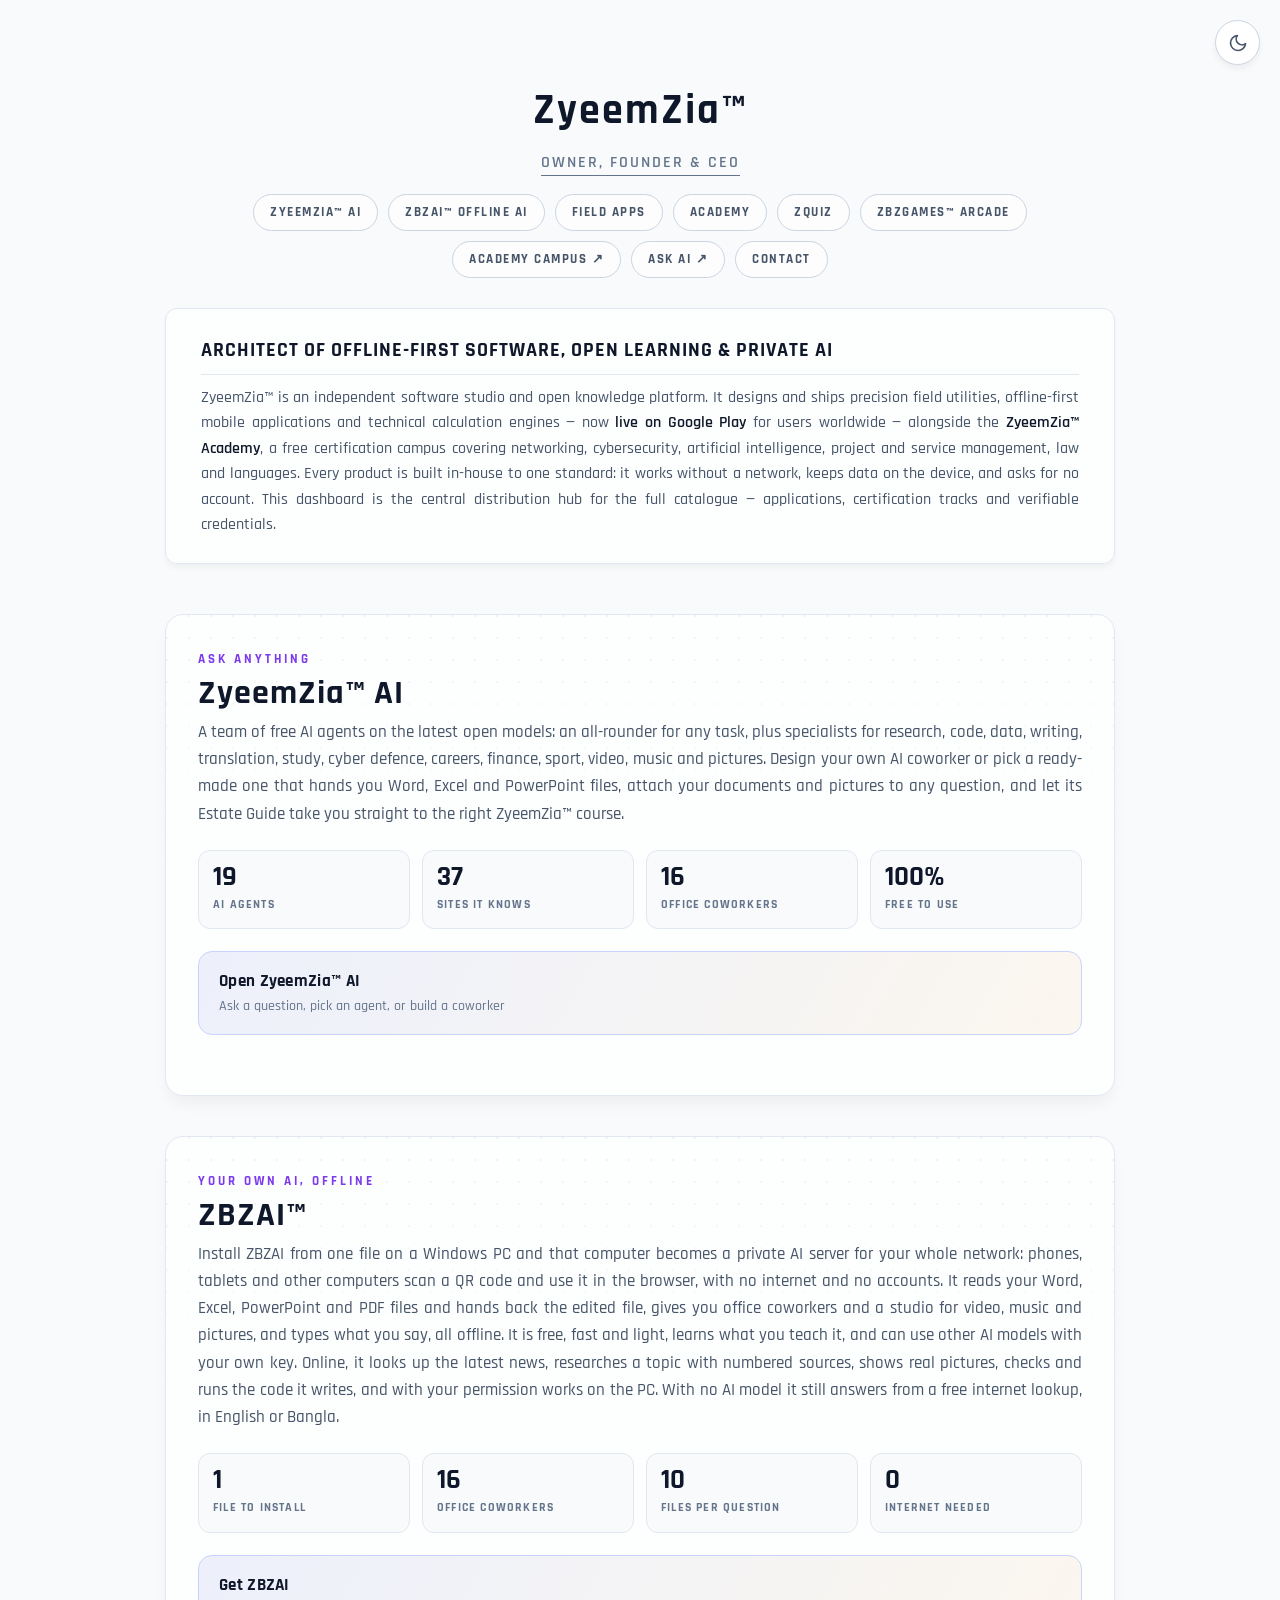
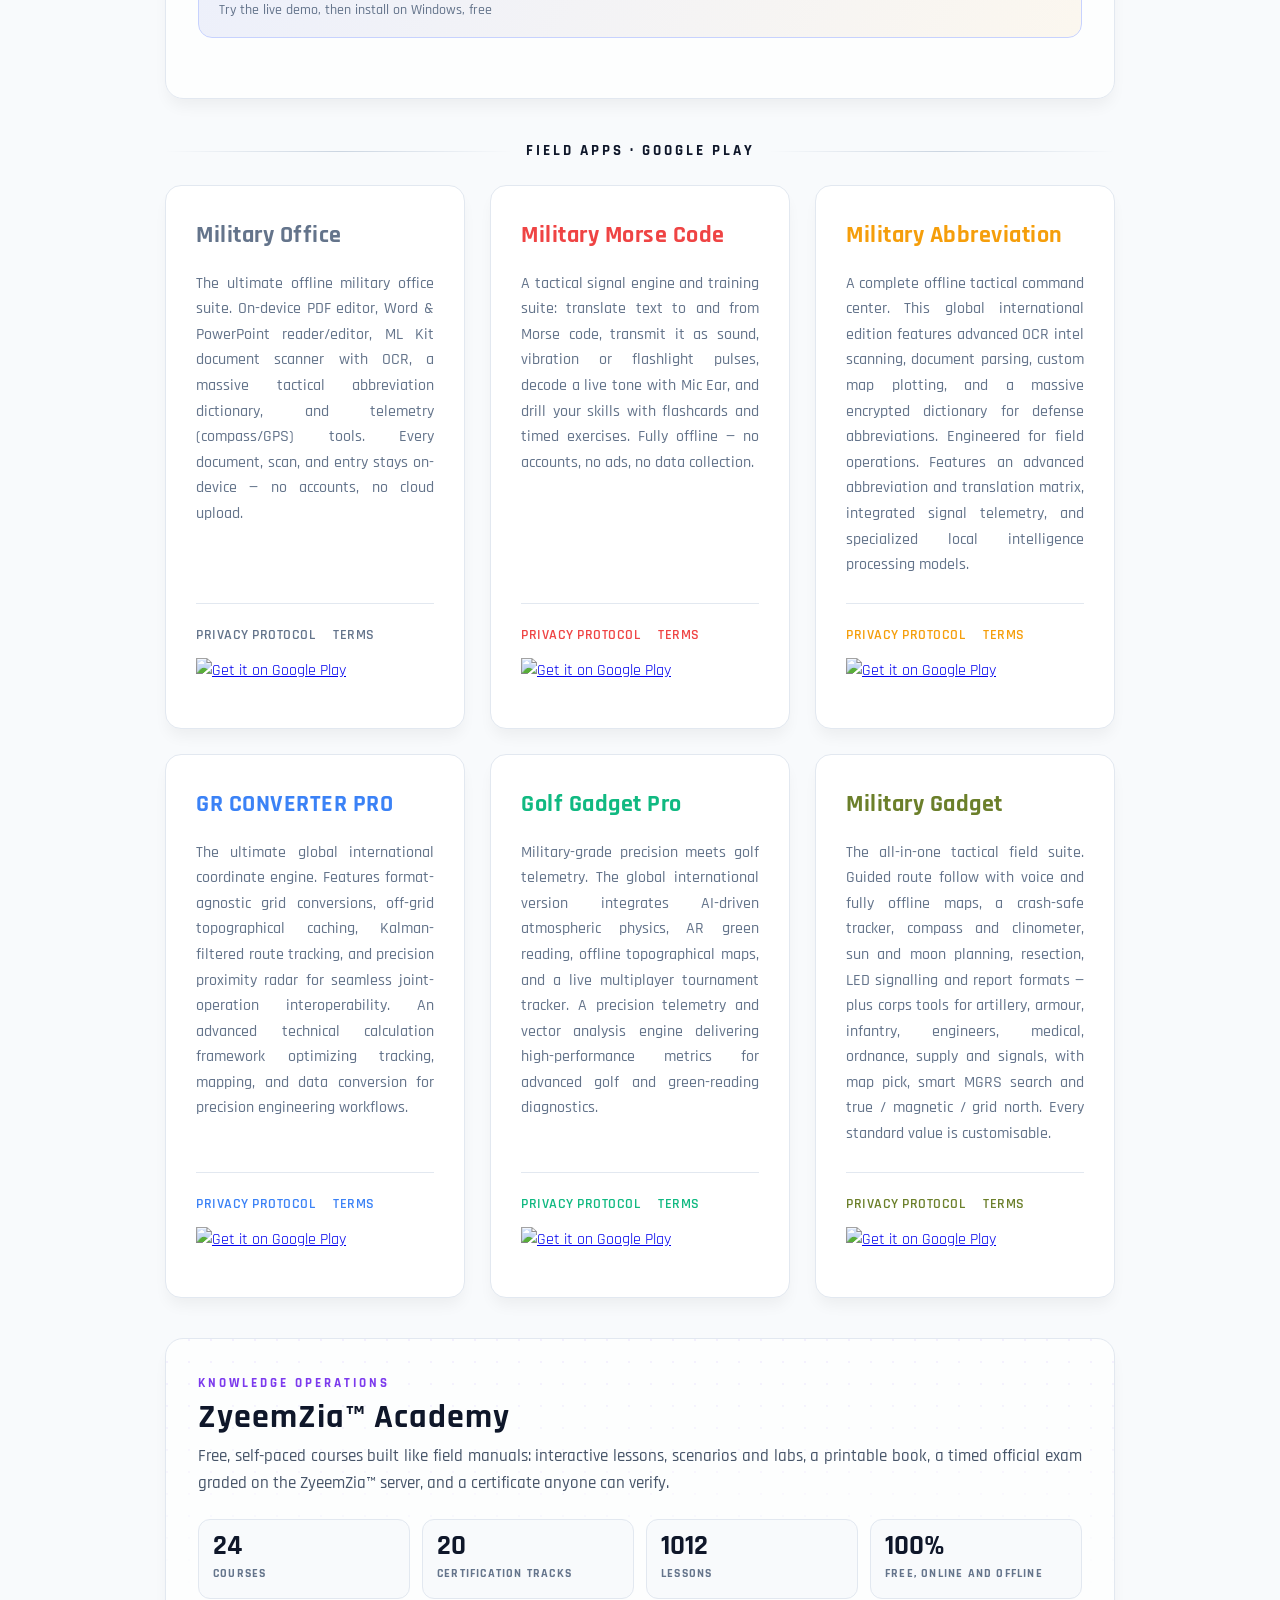
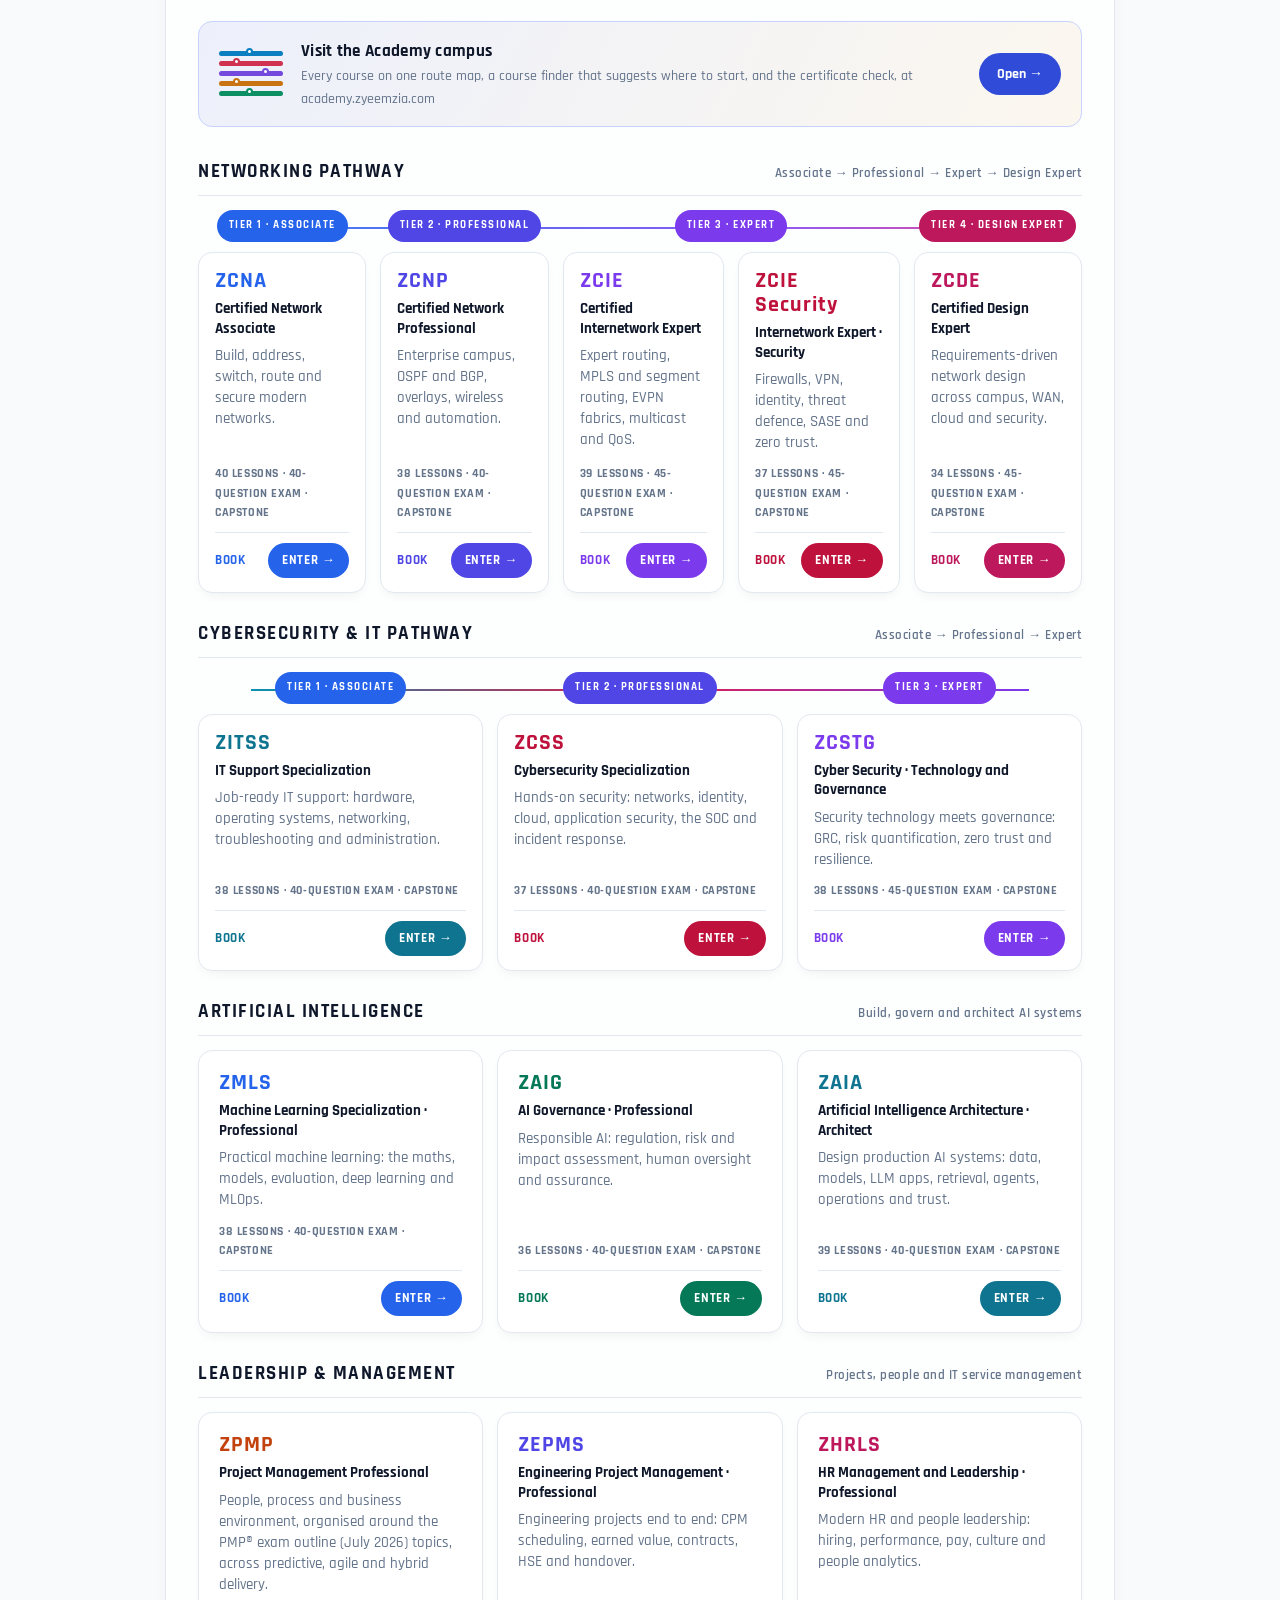
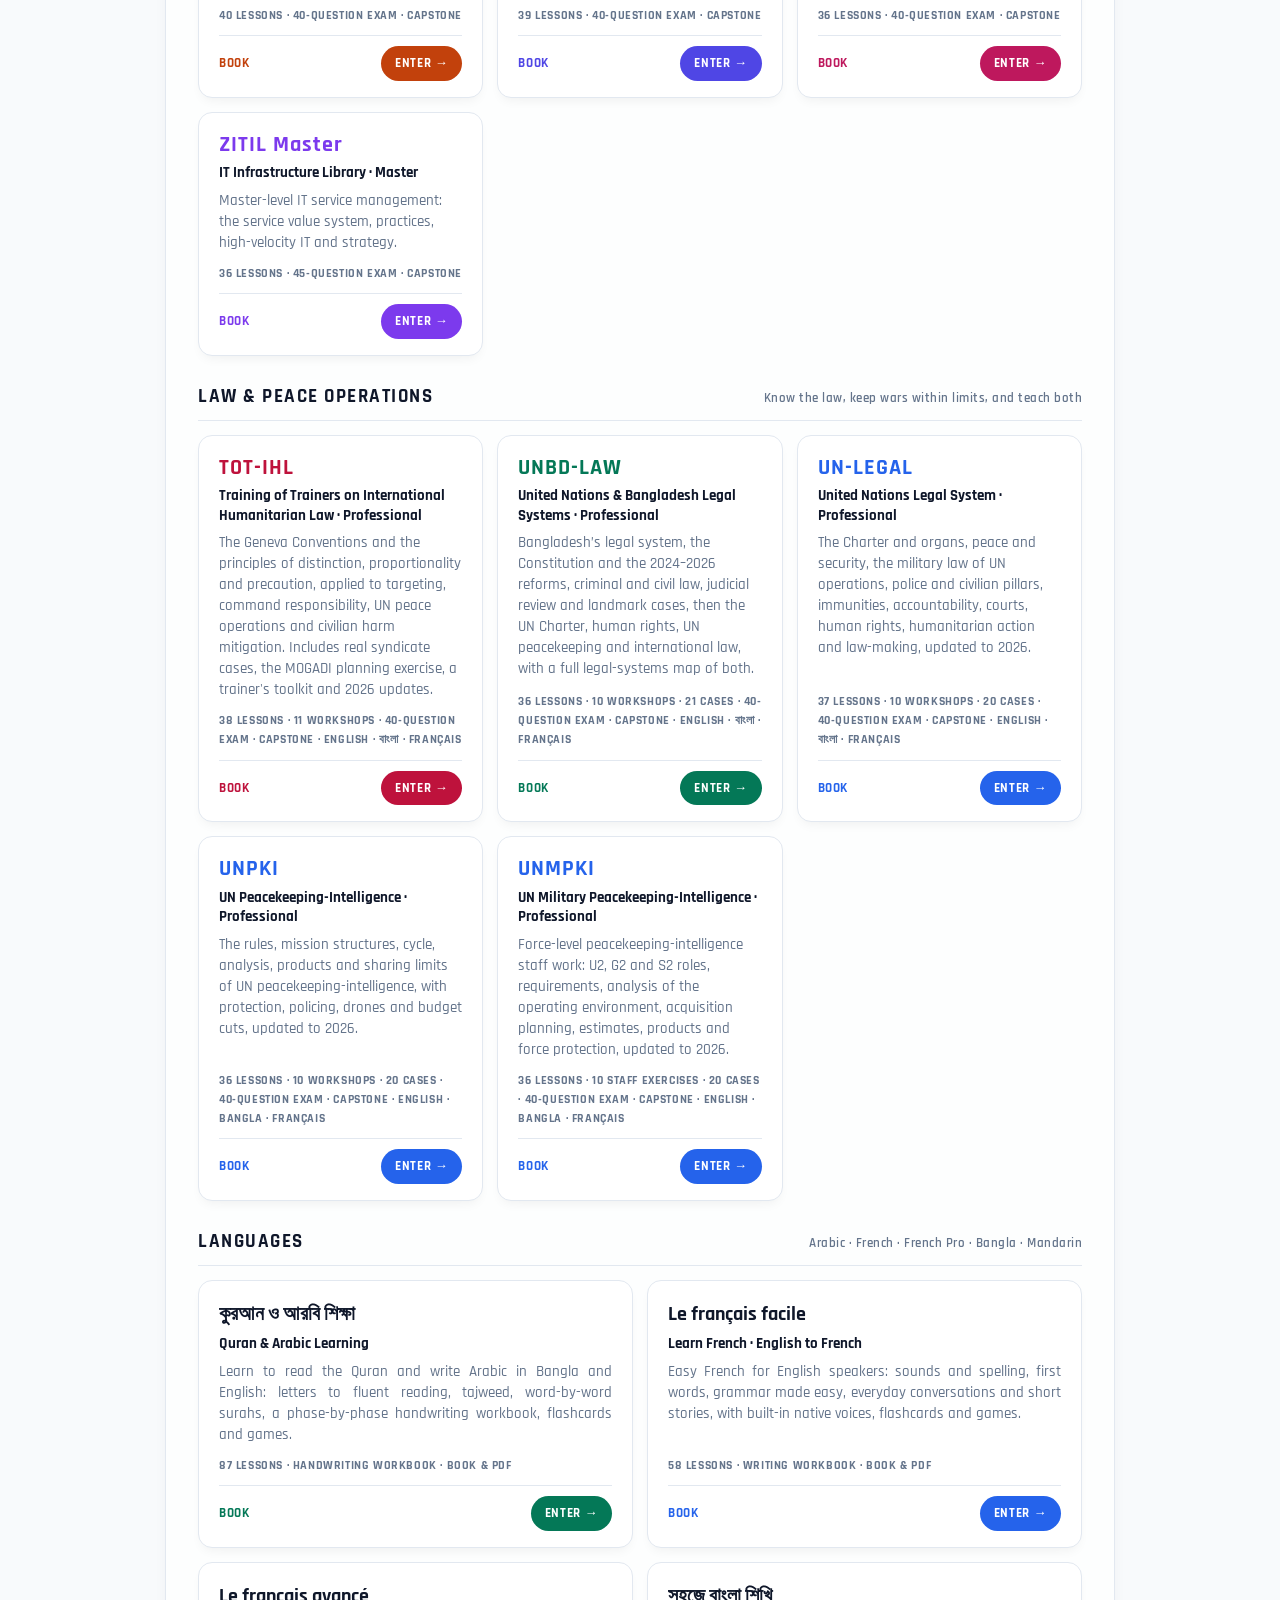
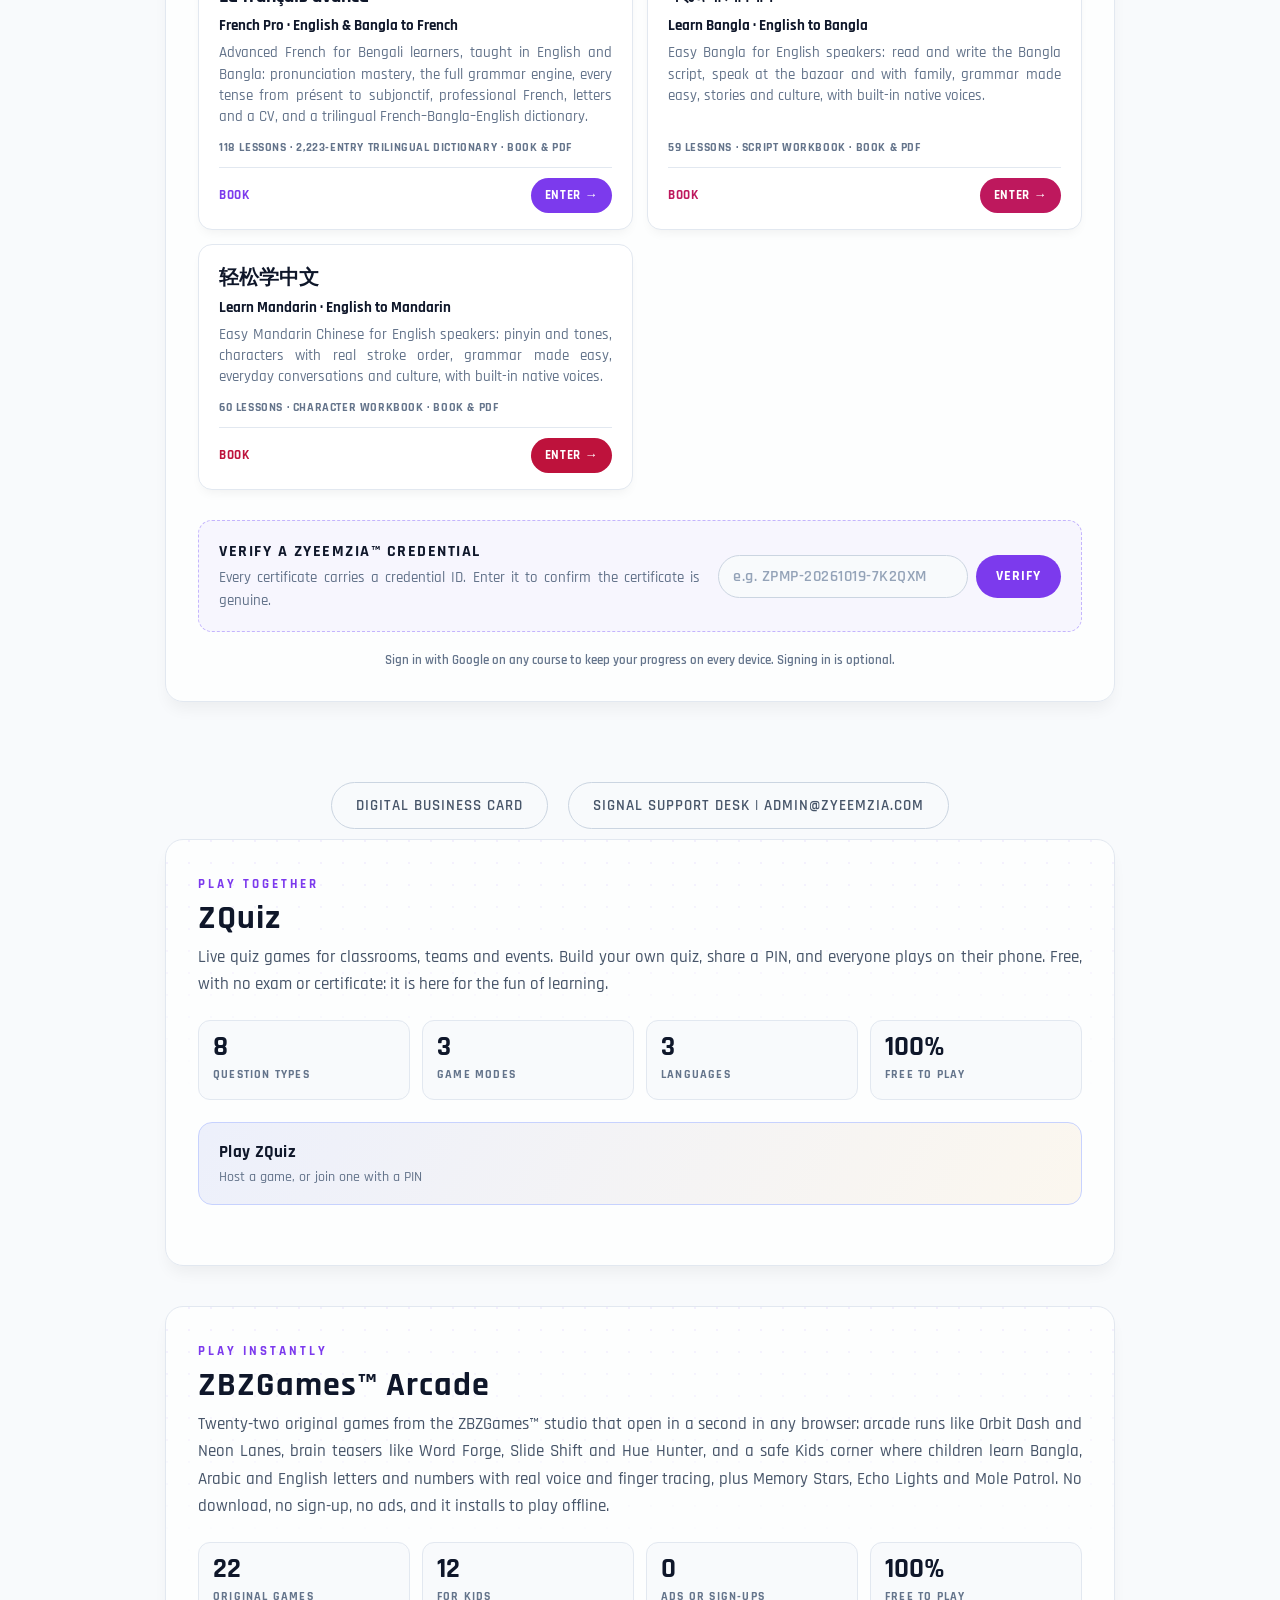
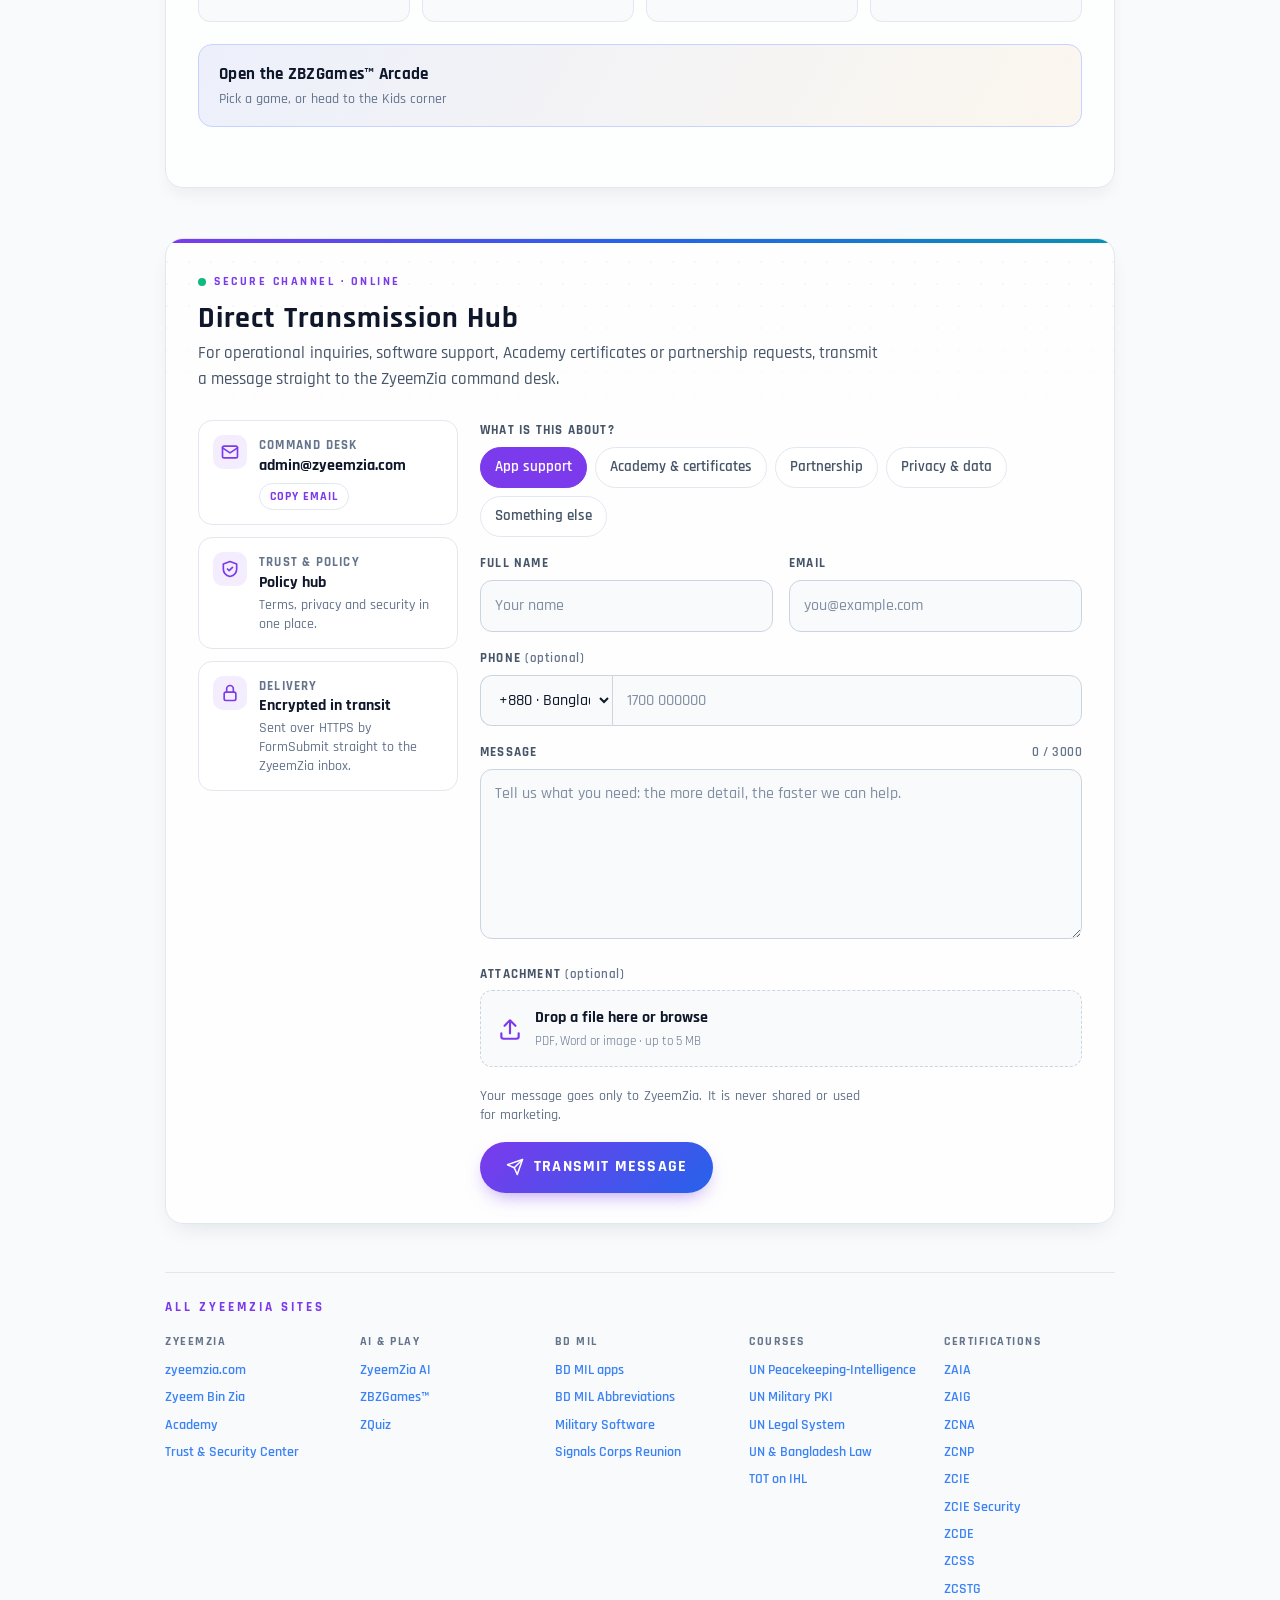
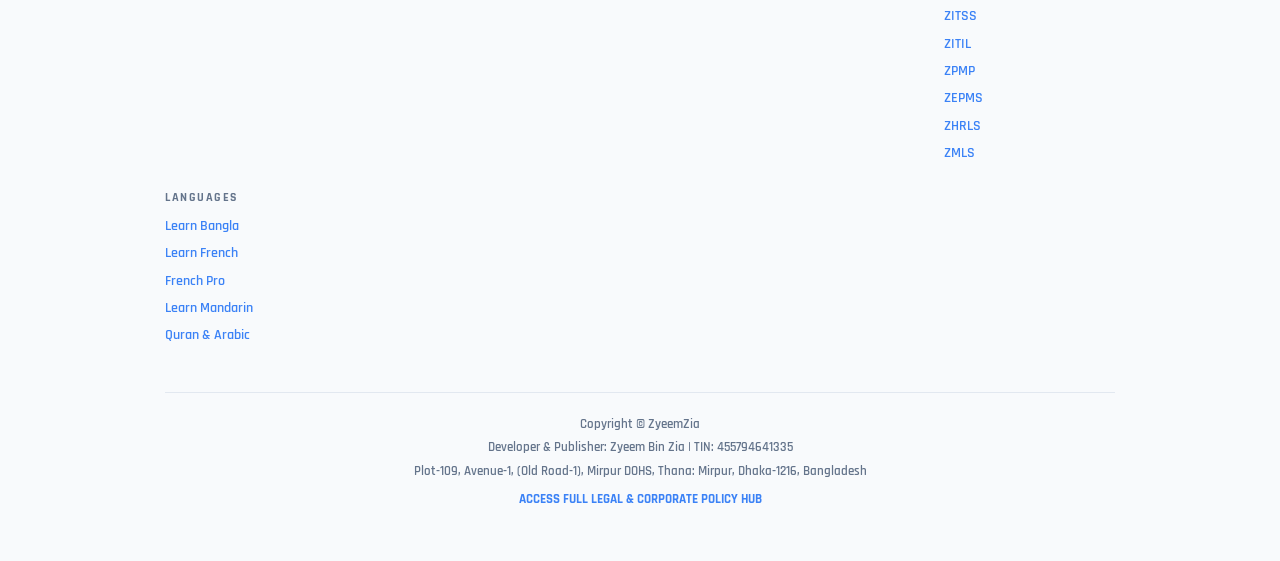
==== commit ce655130: "Point to ZyeemZia AI, which includes ZBZAI" ====
--- a/index.html
+++ b/index.html
@@ -1042,7 +1042,7 @@
         <!-- DIRECT TRANSMISSION HUB (shared component: transmit.css + transmit.js) -->
         <section class="tx-mount" id="contact" data-tx-source="zyeemzia.com · Main dashboard"></section>
 
-        <nav class="all-sites" aria-label="All ZyeemZia sites"><div class="ac-eyebrow">All ZyeemZia sites</div><div class="as-grid"><div><b>ZyeemZia</b><a href="https://zyeemzia.com" target="_blank" rel="noopener">zyeemzia.com</a><a href="https://zyeem.zyeemzia.com" target="_blank" rel="noopener">Zyeem Bin Zia</a><a href="https://academy.zyeemzia.com" target="_blank" rel="noopener">Academy</a><a href="https://policy.zyeemzia.com" target="_blank" rel="noopener">Trust &amp; Security Center</a></div><div><b>AI & play</b><a href="https://ai.zyeemzia.com" target="_blank" rel="noopener">ZyeemZia AI</a><a href="https://zbzai.zyeemzia.com" target="_blank" rel="noopener">ZBZAI™ offline AI</a><a href="https://zbzgames.zyeemzia.com" target="_blank" rel="noopener">ZBZGames™</a><a href="https://zquiz.zyeemzia.com" target="_blank" rel="noopener">ZQuiz</a></div><div><b>BD MIL</b><a href="https://bdmil.zyeemzia.com" target="_blank" rel="noopener">BD MIL apps</a><a href="https://bdmilabbrweb.zyeemzia.com" target="_blank" rel="noopener">BD MIL Abbreviations</a><a href="https://militarysoft.zyeemzia.com" target="_blank" rel="noopener">Military Software</a><a href="https://scr.zyeemzia.com" target="_blank" rel="noopener">Signals Corps Reunion</a></div><div><b>Courses</b><a href="https://unpki.zyeemzia.com" target="_blank" rel="noopener">UN Peacekeeping-Intelligence</a><a href="https://unmpki.zyeemzia.com" target="_blank" rel="noopener">UN Military PKI</a><a href="https://unlegalsystem.zyeemzia.com" target="_blank" rel="noopener">UN Legal System</a><a href="https://unbdlaw.zyeemzia.com" target="_blank" rel="noopener">UN &amp; Bangladesh Law</a><a href="https://totihl.zyeemzia.com" target="_blank" rel="noopener">TOT on IHL</a></div><div><b>Certifications</b><a href="https://zaia.zyeemzia.com" target="_blank" rel="noopener">ZAIA</a><a href="https://zaig.zyeemzia.com" target="_blank" rel="noopener">ZAIG</a><a href="https://zcna.zyeemzia.com" target="_blank" rel="noopener">ZCNA</a><a href="https://zcnp.zyeemzia.com" target="_blank" rel="noopener">ZCNP</a><a href="https://zcie.zyeemzia.com" target="_blank" rel="noopener">ZCIE</a><a href="https://zcie-security.zyeemzia.com" target="_blank" rel="noopener">ZCIE Security</a><a href="https://zcde.zyeemzia.com" target="_blank" rel="noopener">ZCDE</a><a href="https://zcss.zyeemzia.com" target="_blank" rel="noopener">ZCSS</a><a href="https://zcstg.zyeemzia.com" target="_blank" rel="noopener">ZCSTG</a><a href="https://zitss.zyeemzia.com" target="_blank" rel="noopener">ZITSS</a><a href="https://zitil.zyeemzia.com" target="_blank" rel="noopener">ZITIL</a><a href="https://zpmp.zyeemzia.com" target="_blank" rel="noopener">ZPMP</a><a href="https://zepms.zyeemzia.com" target="_blank" rel="noopener">ZEPMS</a><a href="https://zhrls.zyeemzia.com" target="_blank" rel="noopener">ZHRLS</a><a href="https://zmls.zyeemzia.com" target="_blank" rel="noopener">ZMLS</a></div><div><b>Languages</b><a href="https://learnbangla.zyeemzia.com" target="_blank" rel="noopener">Learn Bangla</a><a href="https://learnfrench.zyeemzia.com" target="_blank" rel="noopener">Learn French</a><a href="https://frenchpro.zyeemzia.com" target="_blank" rel="noopener">French Pro</a><a href="https://learnmandarin.zyeemzia.com" target="_blank" rel="noopener">Learn Mandarin</a><a href="https://quranlearnarbi.zyeemzia.com" target="_blank" rel="noopener">Quran &amp; Arabic</a></div></div></nav>
+        <nav class="all-sites" aria-label="All ZyeemZia sites"><div class="ac-eyebrow">All ZyeemZia sites</div><div class="as-grid"><div><b>ZyeemZia</b><a href="https://zyeemzia.com" target="_blank" rel="noopener">zyeemzia.com</a><a href="https://zyeem.zyeemzia.com" target="_blank" rel="noopener">Zyeem Bin Zia</a><a href="https://academy.zyeemzia.com" target="_blank" rel="noopener">Academy</a><a href="https://policy.zyeemzia.com" target="_blank" rel="noopener">Trust &amp; Security Center</a></div><div><b>AI & play</b><a href="https://ai.zyeemzia.com" target="_blank" rel="noopener">ZyeemZia AI</a><a href="https://zbzgames.zyeemzia.com" target="_blank" rel="noopener">ZBZGames™</a><a href="https://zquiz.zyeemzia.com" target="_blank" rel="noopener">ZQuiz</a></div><div><b>BD MIL</b><a href="https://bdmil.zyeemzia.com" target="_blank" rel="noopener">BD MIL apps</a><a href="https://bdmilabbrweb.zyeemzia.com" target="_blank" rel="noopener">BD MIL Abbreviations</a><a href="https://militarysoft.zyeemzia.com" target="_blank" rel="noopener">Military Software</a><a href="https://scr.zyeemzia.com" target="_blank" rel="noopener">Signals Corps Reunion</a></div><div><b>Courses</b><a href="https://unpki.zyeemzia.com" target="_blank" rel="noopener">UN Peacekeeping-Intelligence</a><a href="https://unmpki.zyeemzia.com" target="_blank" rel="noopener">UN Military PKI</a><a href="https://unlegalsystem.zyeemzia.com" target="_blank" rel="noopener">UN Legal System</a><a href="https://unbdlaw.zyeemzia.com" target="_blank" rel="noopener">UN &amp; Bangladesh Law</a><a href="https://totihl.zyeemzia.com" target="_blank" rel="noopener">TOT on IHL</a></div><div><b>Certifications</b><a href="https://zaia.zyeemzia.com" target="_blank" rel="noopener">ZAIA</a><a href="https://zaig.zyeemzia.com" target="_blank" rel="noopener">ZAIG</a><a href="https://zcna.zyeemzia.com" target="_blank" rel="noopener">ZCNA</a><a href="https://zcnp.zyeemzia.com" target="_blank" rel="noopener">ZCNP</a><a href="https://zcie.zyeemzia.com" target="_blank" rel="noopener">ZCIE</a><a href="https://zcie-security.zyeemzia.com" target="_blank" rel="noopener">ZCIE Security</a><a href="https://zcde.zyeemzia.com" target="_blank" rel="noopener">ZCDE</a><a href="https://zcss.zyeemzia.com" target="_blank" rel="noopener">ZCSS</a><a href="https://zcstg.zyeemzia.com" target="_blank" rel="noopener">ZCSTG</a><a href="https://zitss.zyeemzia.com" target="_blank" rel="noopener">ZITSS</a><a href="https://zitil.zyeemzia.com" target="_blank" rel="noopener">ZITIL</a><a href="https://zpmp.zyeemzia.com" target="_blank" rel="noopener">ZPMP</a><a href="https://zepms.zyeemzia.com" target="_blank" rel="noopener">ZEPMS</a><a href="https://zhrls.zyeemzia.com" target="_blank" rel="noopener">ZHRLS</a><a href="https://zmls.zyeemzia.com" target="_blank" rel="noopener">ZMLS</a></div><div><b>Languages</b><a href="https://learnbangla.zyeemzia.com" target="_blank" rel="noopener">Learn Bangla</a><a href="https://learnfrench.zyeemzia.com" target="_blank" rel="noopener">Learn French</a><a href="https://frenchpro.zyeemzia.com" target="_blank" rel="noopener">French Pro</a><a href="https://learnmandarin.zyeemzia.com" target="_blank" rel="noopener">Learn Mandarin</a><a href="https://quranlearnarbi.zyeemzia.com" target="_blank" rel="noopener">Quran &amp; Arabic</a></div></div></nav>
 
         <div class="legal-footer">
             Copyright © ZyeemZia<br>
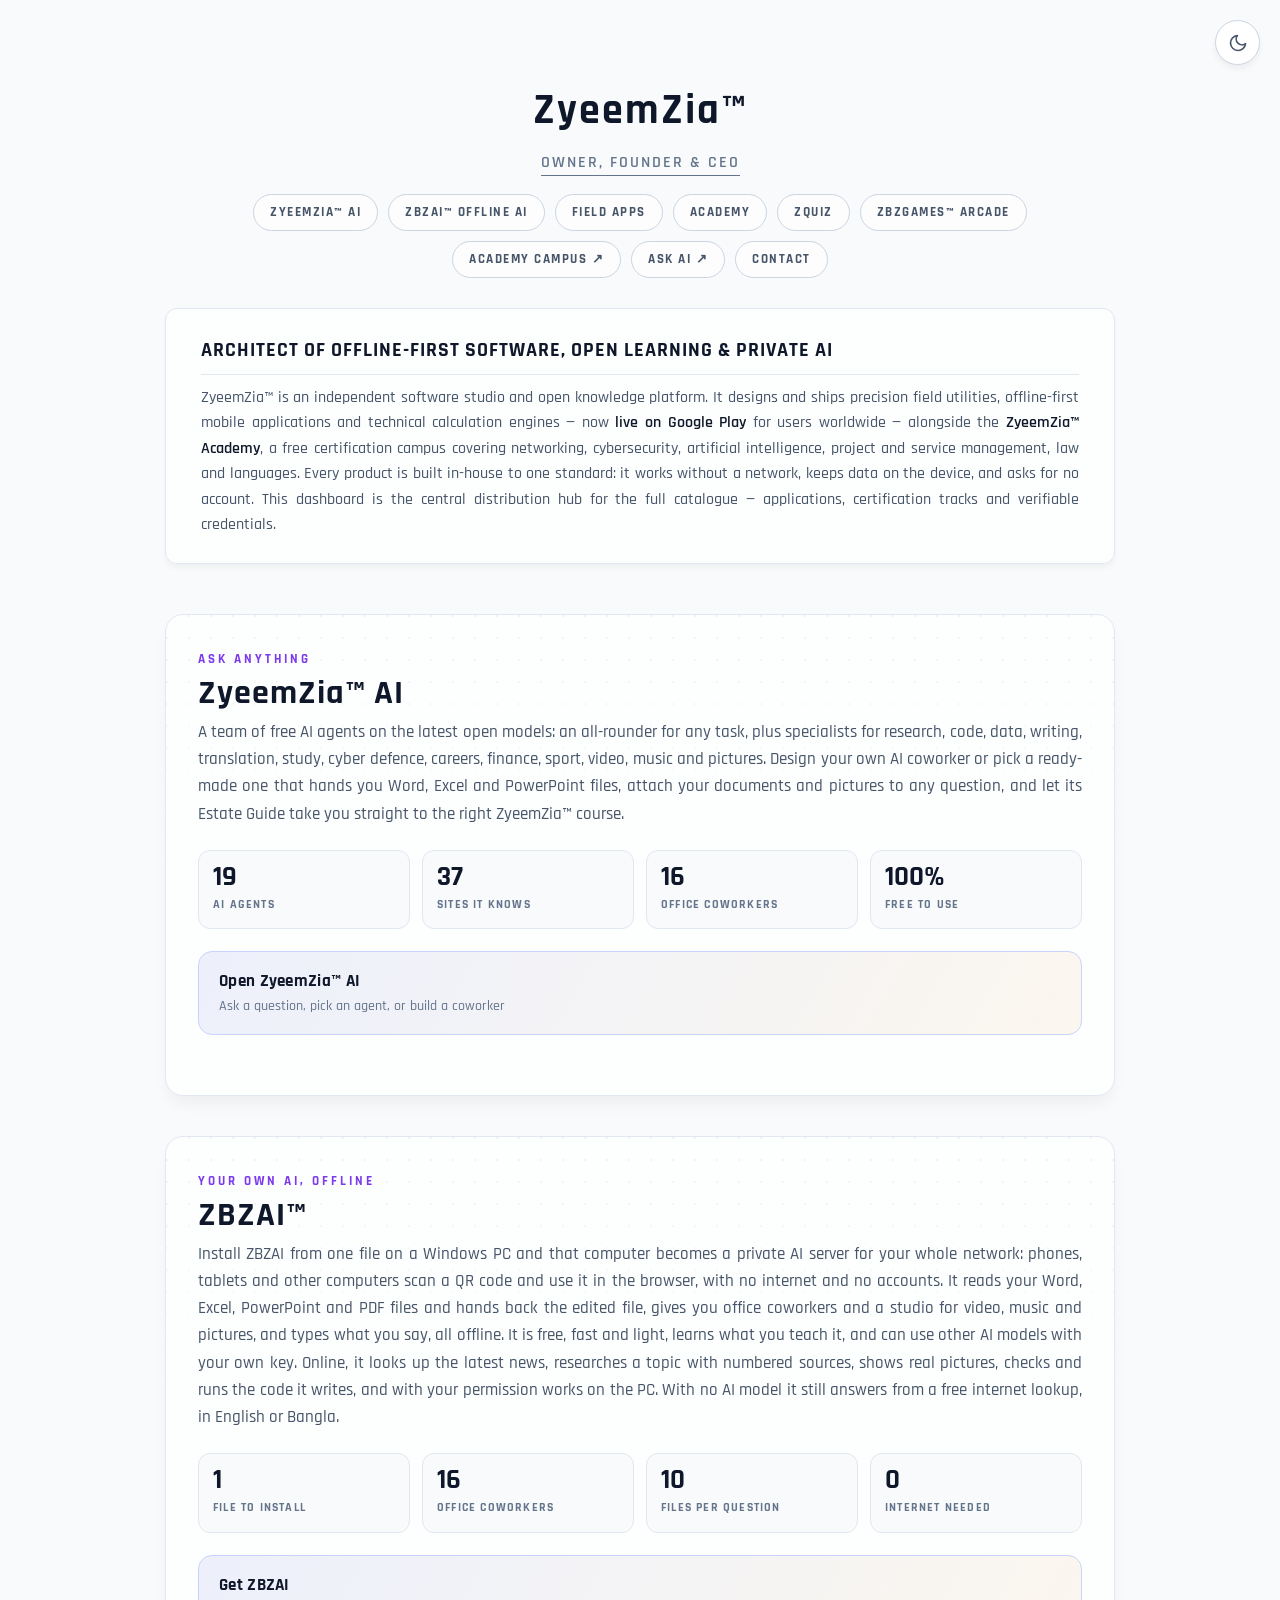
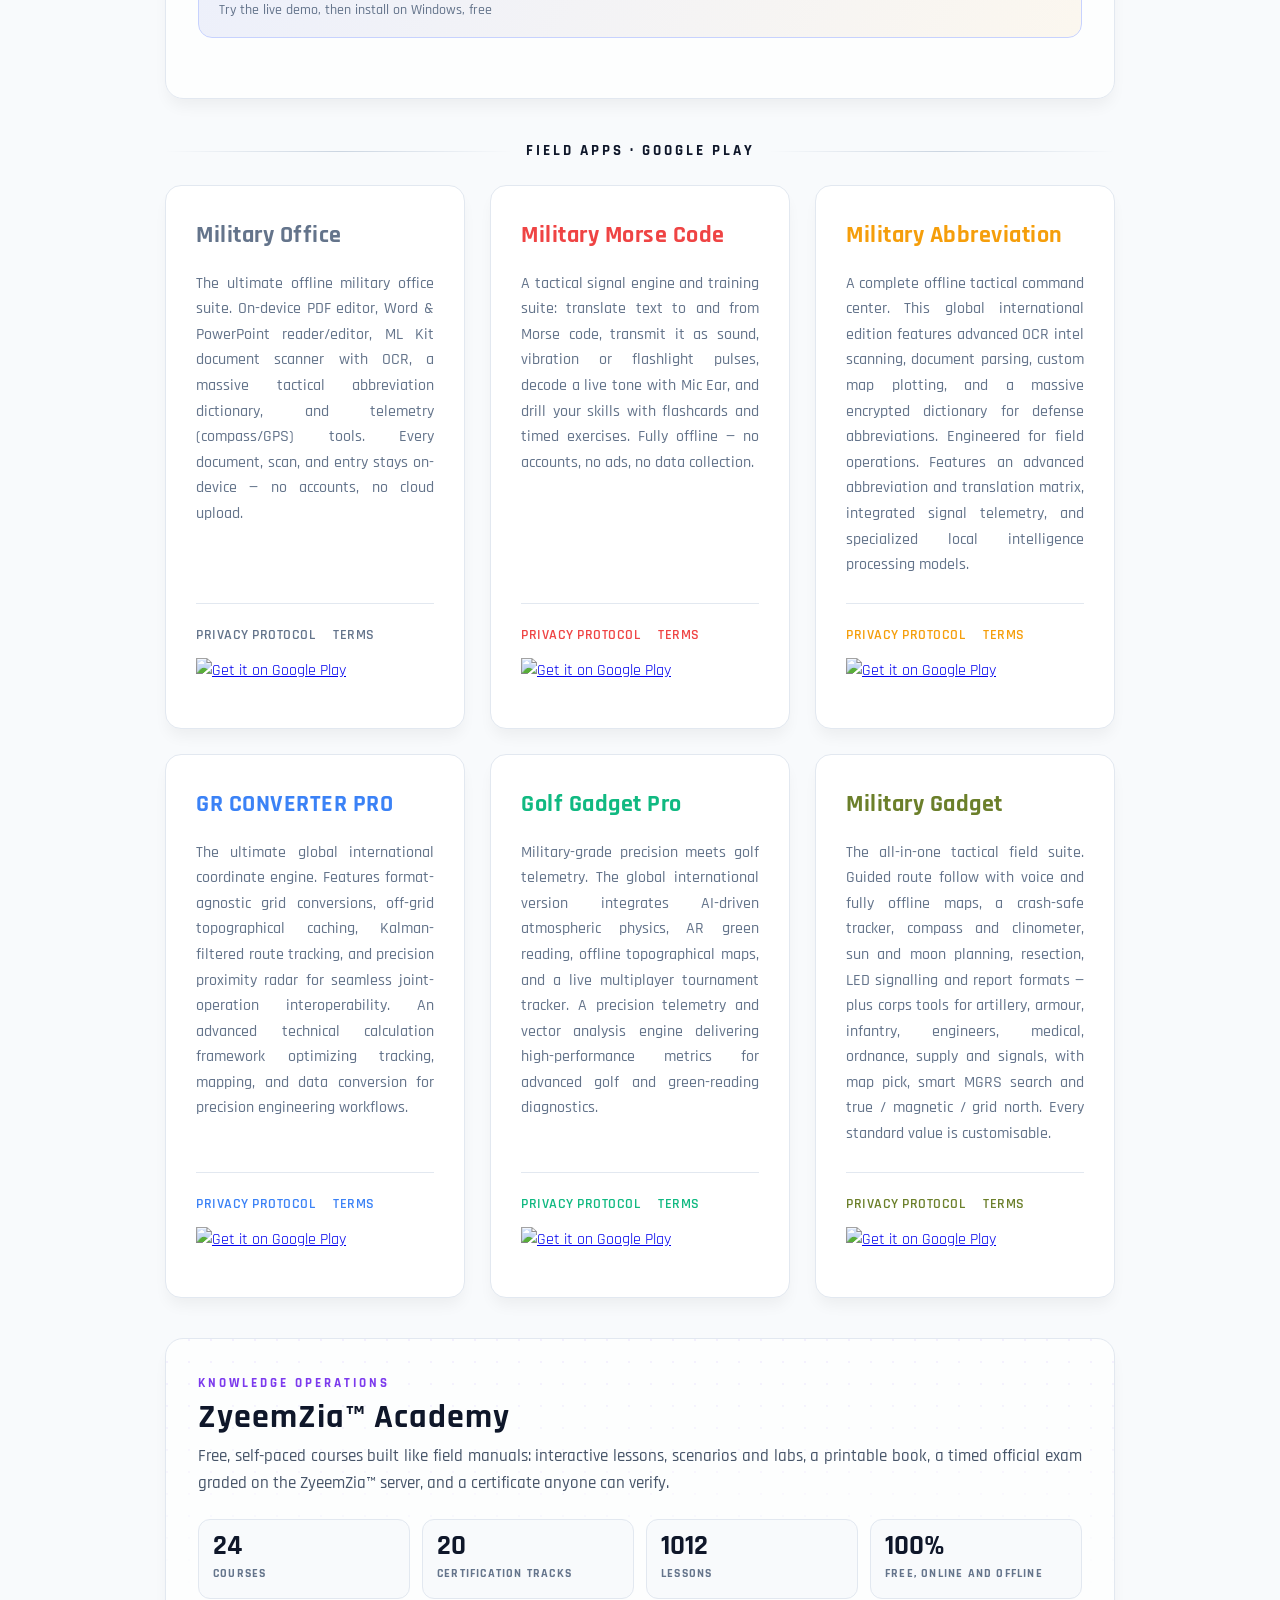
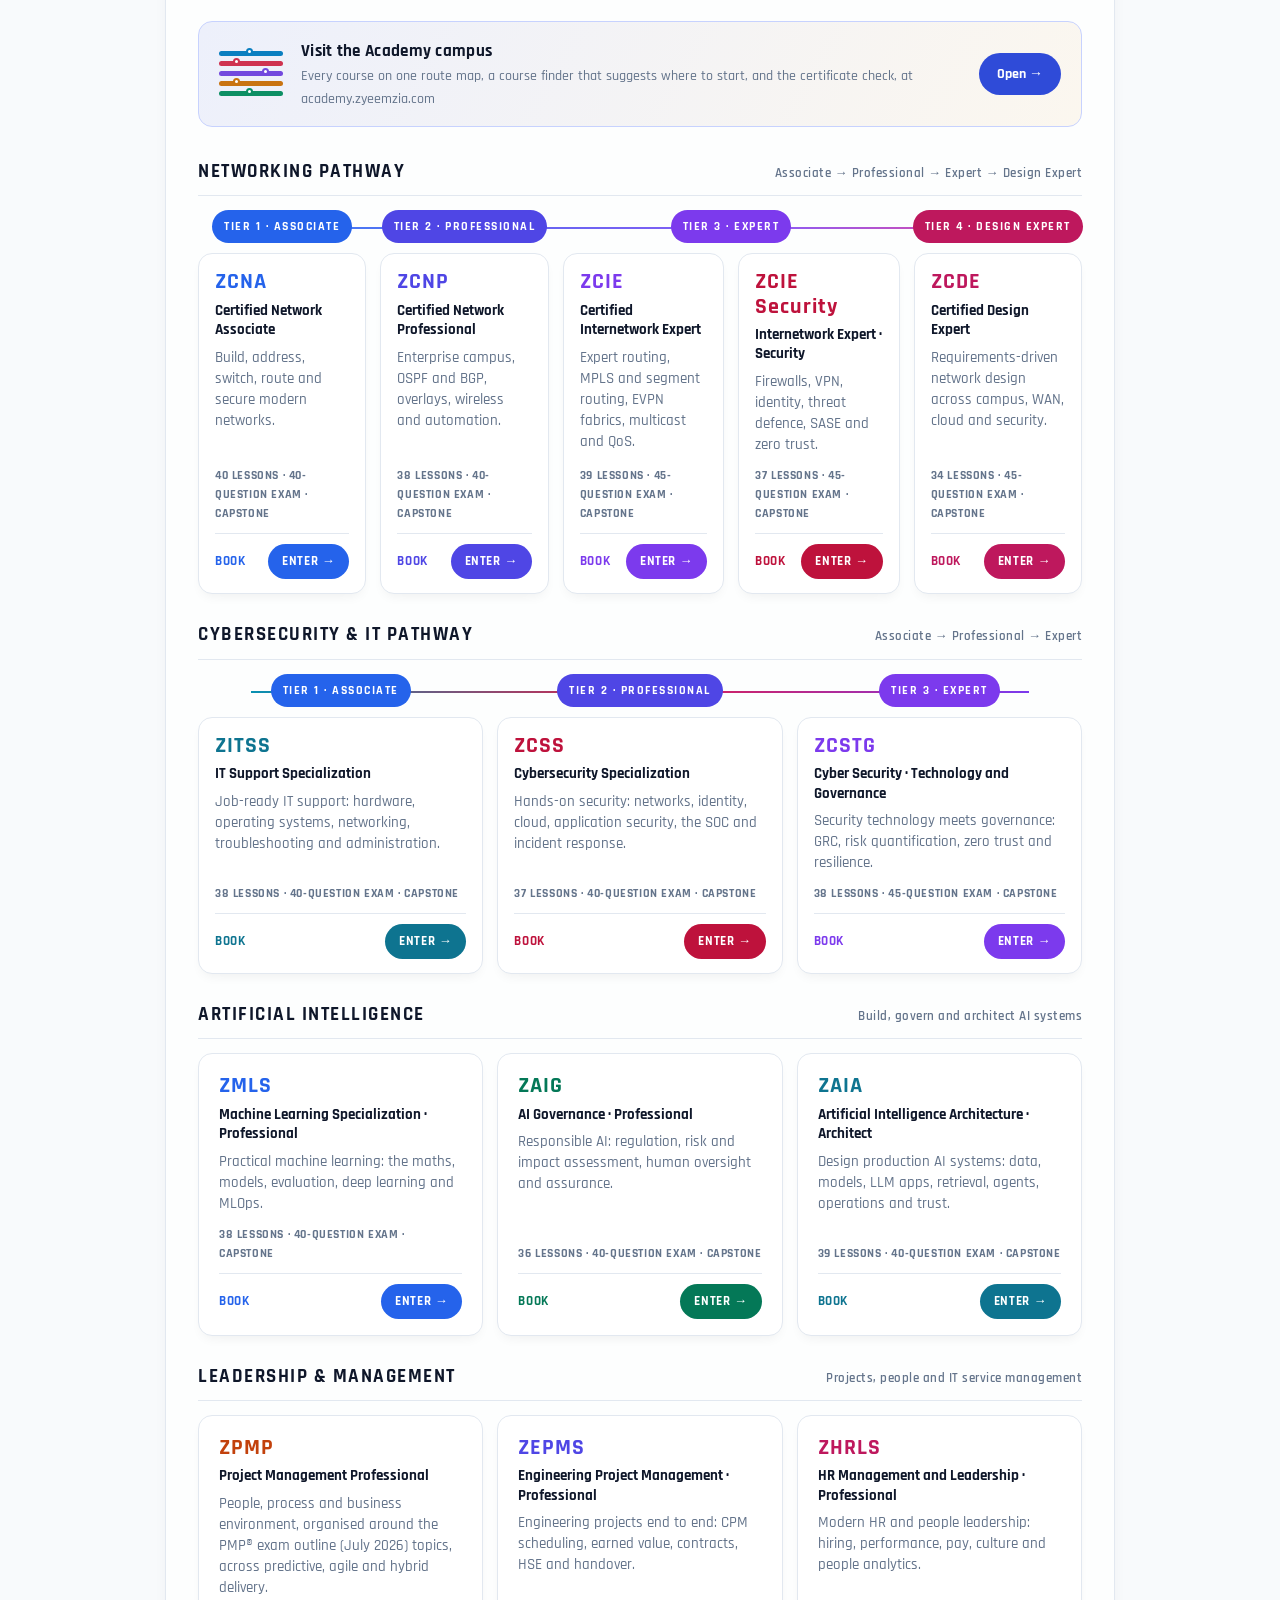
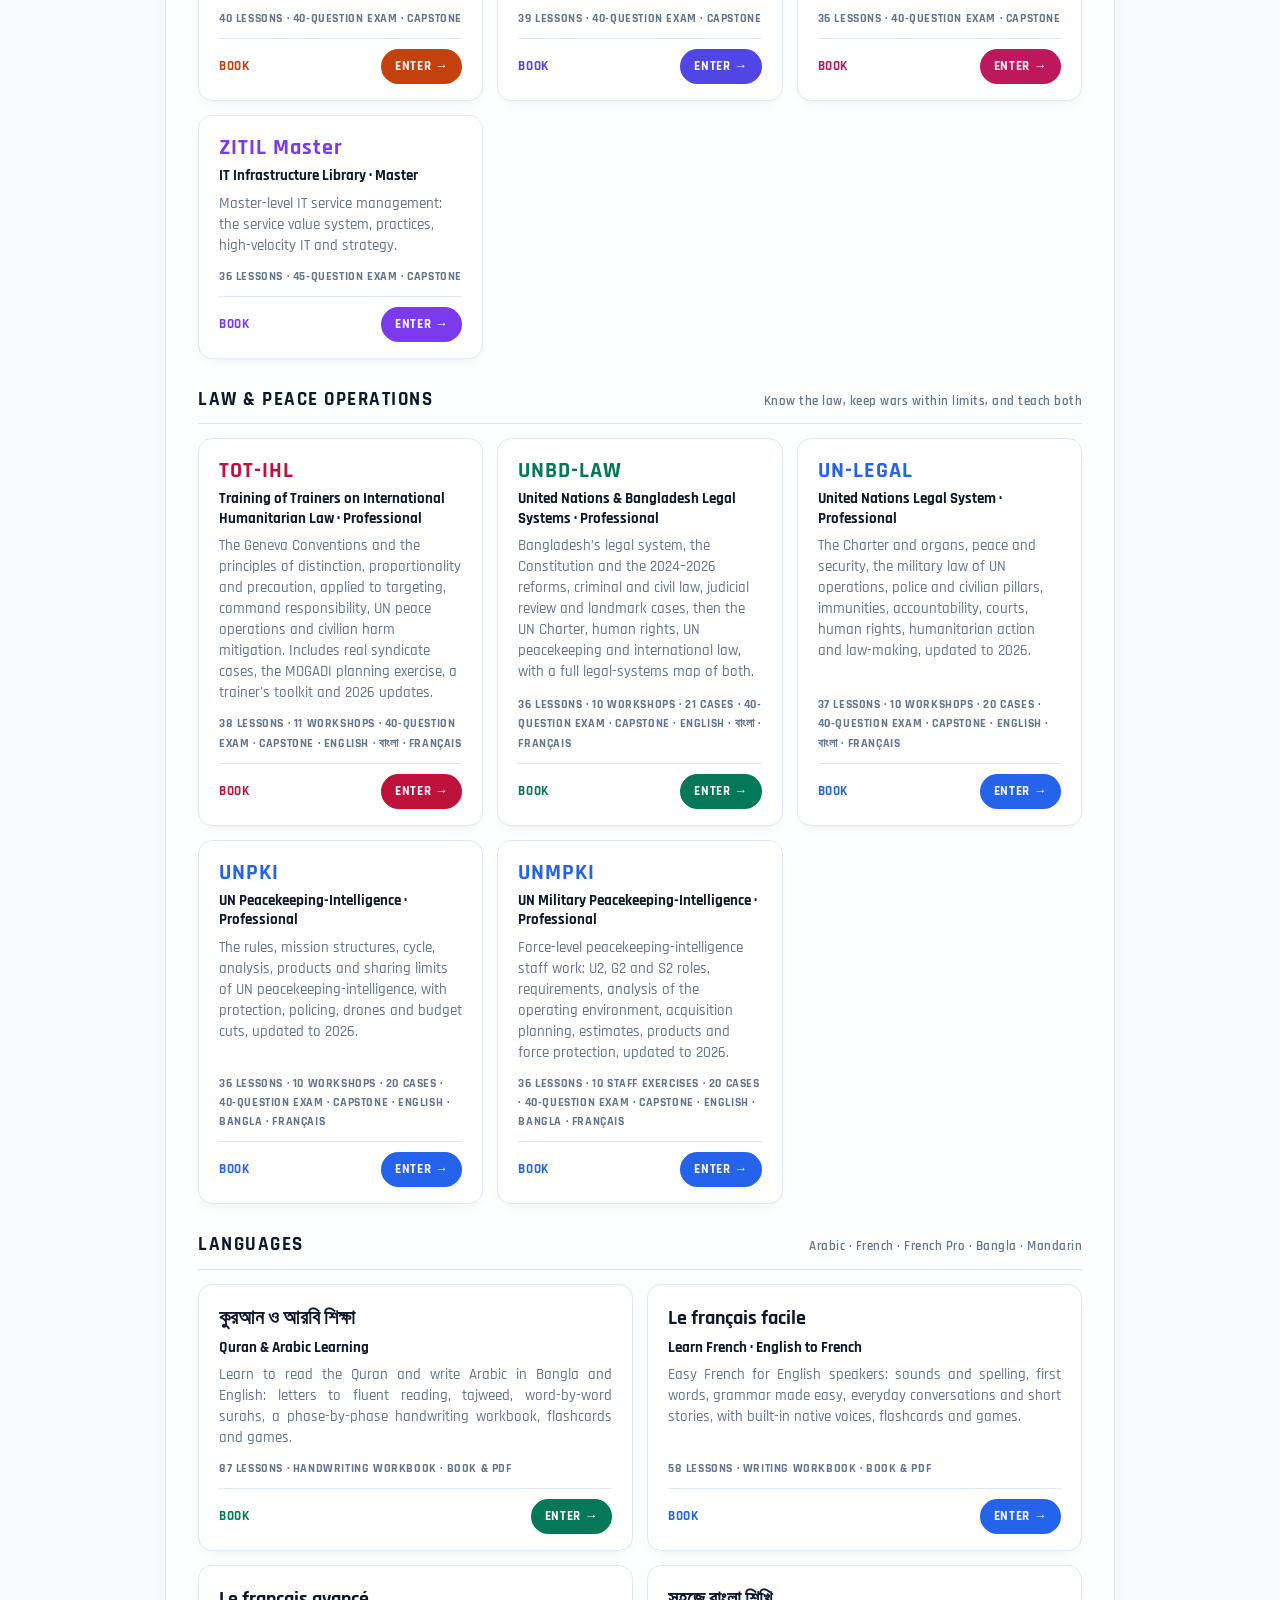
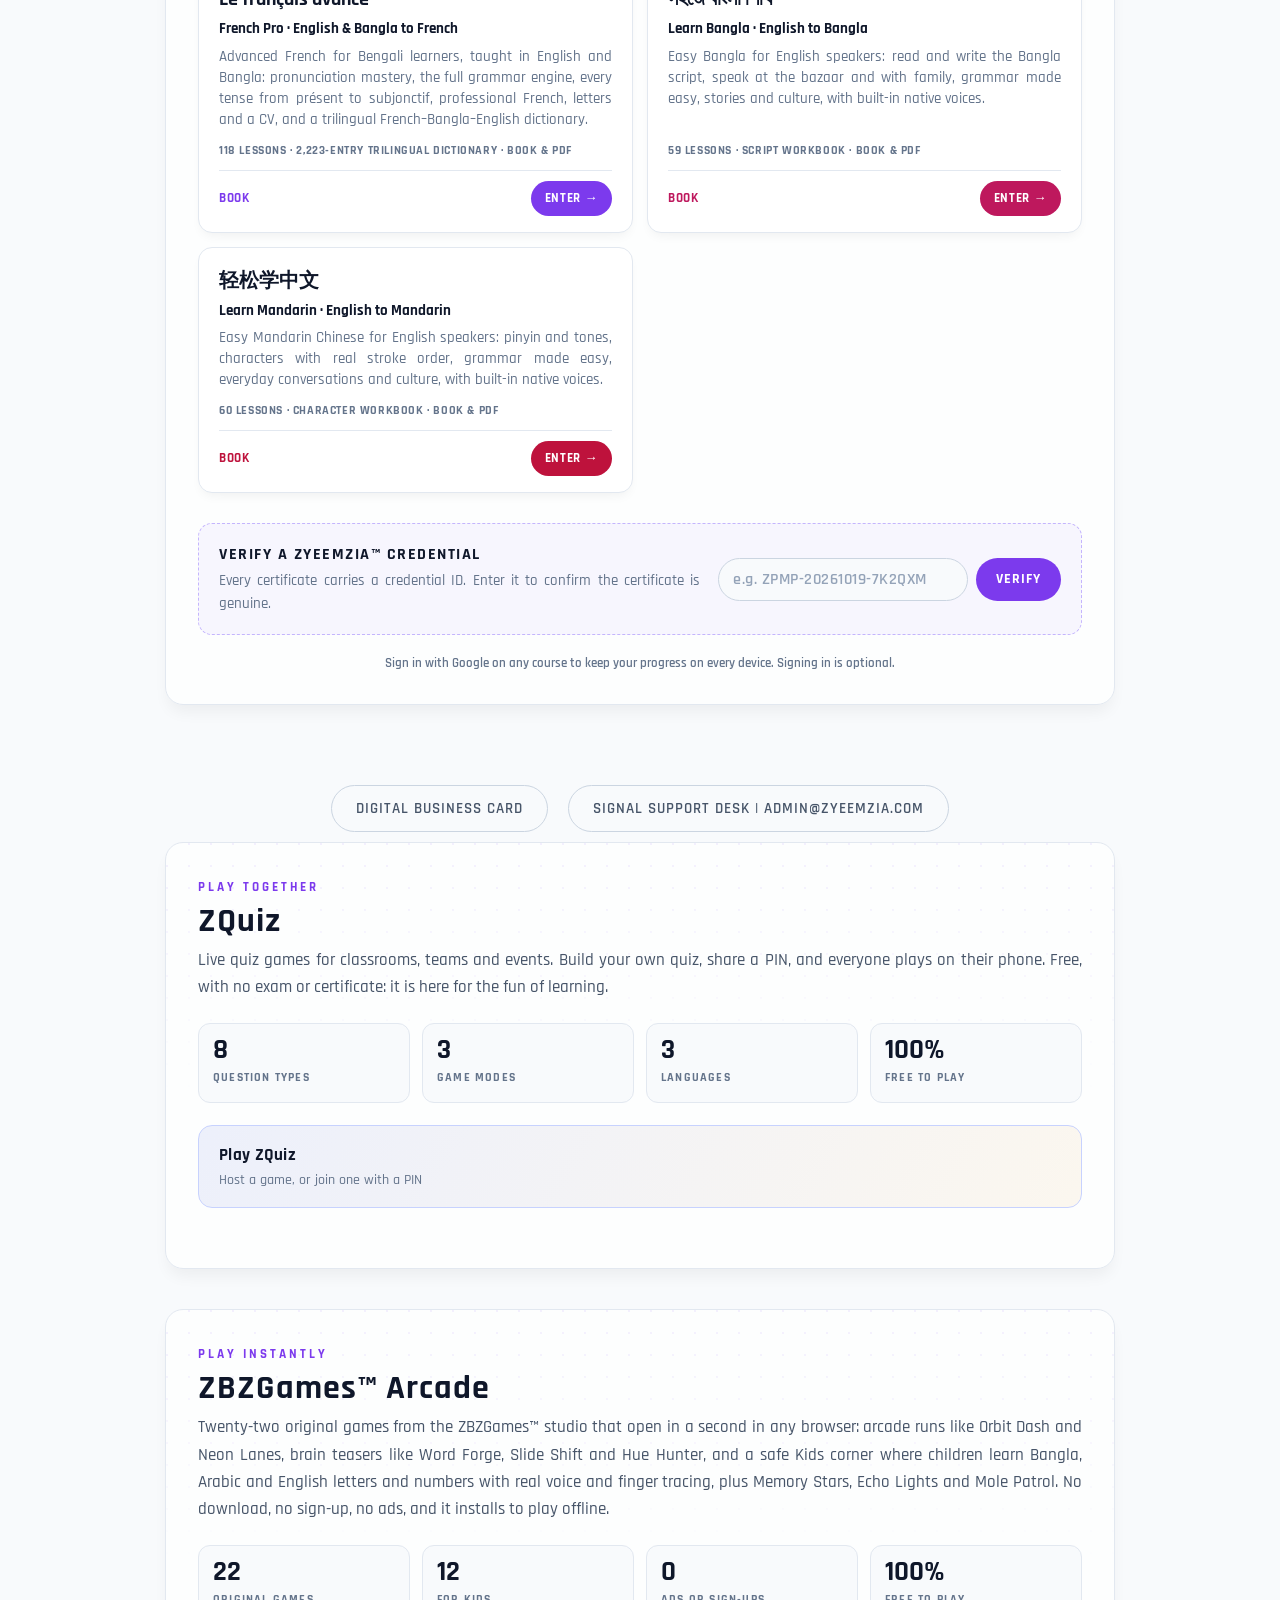
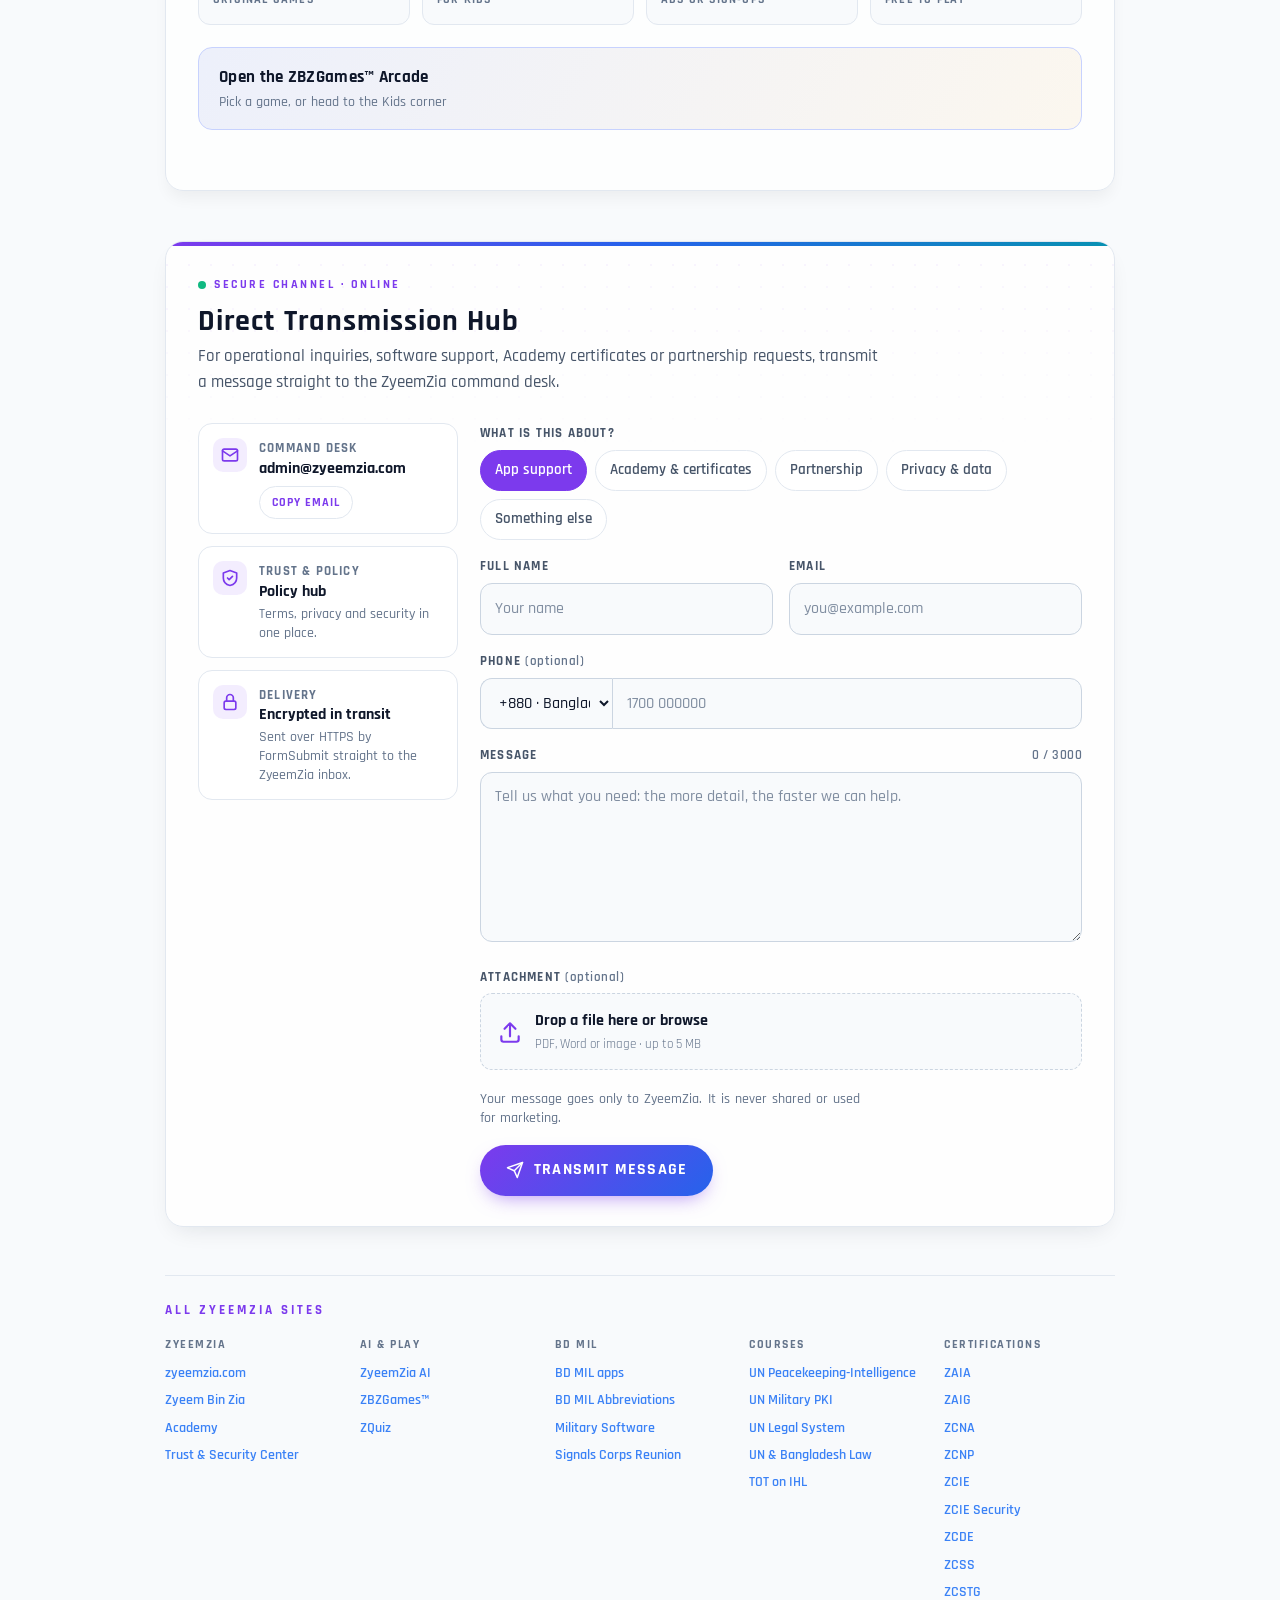
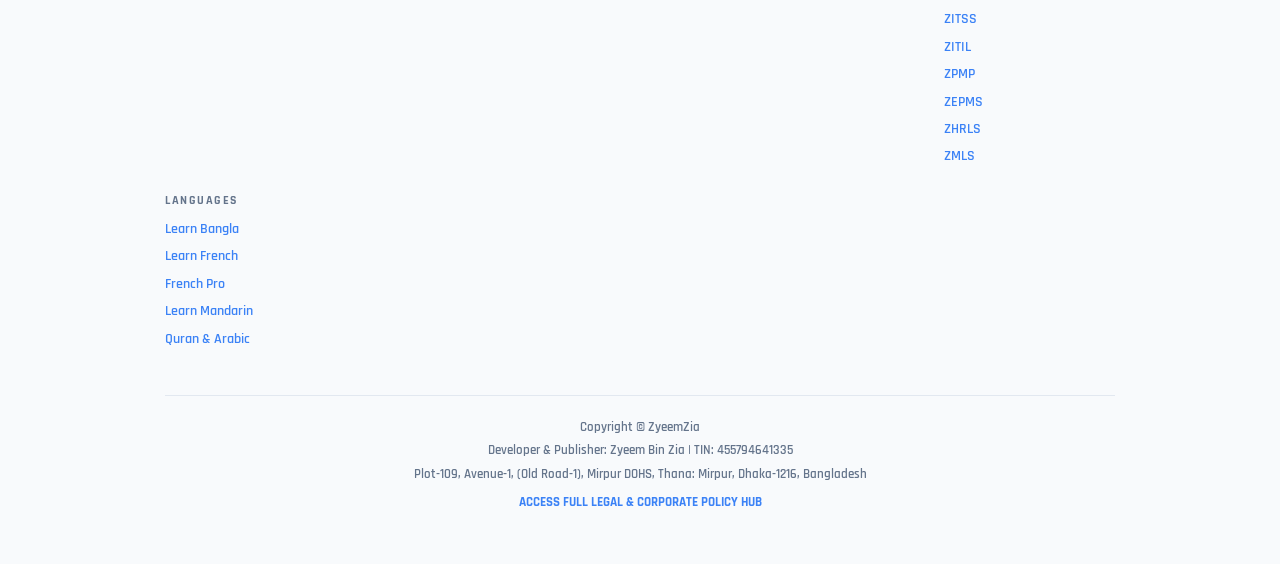
==== commit d7eb3d95: "Readable sizes: 12px minimum text and even spacing" ====
--- a/index.html
+++ b/index.html
@@ -14,8 +14,11 @@
     <link rel="preconnect" href="https://fonts.gstatic.com" crossorigin>
     <link href="https://fonts.googleapis.com/css2?family=Rajdhani:wght@400;500;600;700&display=swap" rel="stylesheet">
 
-    <link rel="stylesheet" href="transmit.css?v=3">
+    <link rel="stylesheet" href="transmit.css?v=5">
     <style>
+/* Form controls use the page font; browsers otherwise fall back to Arial. */
+button, input, select, textarea { font-family: inherit; }
+
         /* =========================================
            BASE STYLING & THEME (DEFAULT: LIGHT MODE)
            ========================================= */
@@ -453,7 +456,7 @@
         }
         .quick-nav a:hover { color: #0f172a; border-color: #94a3b8; background: #e2e8f0; }
         .quick-nav a.qn-new { border-color: rgba(139, 92, 246, 0.55); color: #7c3aed; }
-        .quick-nav a.qn-new::after { content: 'NEW'; font-size: 9px; letter-spacing: 1px; margin-left: 7px; padding: 1px 6px; border-radius: 10px; background: #8b5cf6; color: #fff; vertical-align: 2px; }
+        .quick-nav a.qn-new::after { content: 'NEW'; font-size: 12px; letter-spacing: 1px; margin-left: 7px; padding: 1px 6px; border-radius: 10px; background: #8b5cf6; color: #fff; vertical-align: 2px; }
         .section-title { display: flex; align-items: center; gap: 14px; margin: 0 0 22px; color: #0f172a; font-size: 15px; font-weight: 700; letter-spacing: 3px; text-transform: uppercase; transition: color 0.3s ease; }
         .section-title::before, .section-title::after { content: ''; flex: 1; height: 1px; background: linear-gradient(90deg, transparent, #cbd5e1, transparent); }
         html { scroll-behavior: smooth; }
@@ -495,7 +498,7 @@
             background: linear-gradient(90deg, #3b82f6, #6366f1, #8b5cf6, #ec4899);
         }
         .tier { position: relative; z-index: 1; display: flex; flex-direction: column; gap: 10px; }
-        .tier-tag { align-self: center; font-size: 11px; font-weight: 700; letter-spacing: 1.5px; text-transform: uppercase; padding: 7px 12px; border-radius: 20px; color: #fff; white-space: nowrap; }
+        .tier-tag { align-self: center; font-size: 12px; font-weight: 700; letter-spacing: 1.5px; text-transform: uppercase; padding: 7px 12px; border-radius: 20px; color: #fff; white-space: nowrap; }
         .tier:nth-child(1) .tier-tag { background: #2563eb; }
         .tier:nth-child(2) .tier-tag { background: #4f46e5; }
         .tier:nth-child(3) .tier-tag { background: #7c3aed; }
@@ -616,6 +619,7 @@
         body.dark-mode .ac-verify { border-color: #4c1d95; background: rgba(139, 92, 246, 0.08); }
         body.dark-mode .ac-verify input { background: #1e293b; border-color: #334155; color: #f1f5f9; }
     </style>
+<link rel="canonical" href="https://zyeemzia.com/">
 </head>
 <body>
     <button id="themeToggle" class="theme-toggle-btn" title="Toggle Light/Dark Mode">
--- a/transmit.css
+++ b/transmit.css
@@ -1,5 +1,7 @@
 /* ZyeemZia™ Direct Transmission Hub: one contact component for zyeemzia.com and its pages.
    Follows the host page's theme through the tx-dark class (see data-tx-dark / data-tx-light / data-tx-auto in transmit.js). Copyright © ZyeemZia */
+/* Form controls use the page font; browsers otherwise fall back to Arial. */
+button, input, select, textarea { font-family: inherit; }
 .tx {
     --tx-ink: #0f172a; --tx-ink-2: #475569; --tx-ink-3: #64748b; --tx-line: #e2e8f0; --tx-card: #ffffff; --tx-soft: #f8fafc;
     --tx-field: #f8fafc; --tx-acc: #7c3aed; --tx-acc-2: #2563eb; --tx-acc-soft: rgba(124, 58, 237, 0.09); --tx-ok: #047857; --tx-bad: #be123c;
@@ -37,7 +39,7 @@
 .tx-chan b { display: block; font-size: 13px; letter-spacing: 1.2px; text-transform: uppercase; color: var(--tx-ink-3); }
 .tx-chan span { display: block; font-size: 15.5px; font-weight: 700; color: var(--tx-ink); overflow-wrap: anywhere; line-height: 1.35; }
 .tx-chan small { display: block; font-size: 13.5px; color: var(--tx-ink-3); font-weight: 500; line-height: 1.4; margin-top: 2px; }
-.tx-copy { margin-top: 6px; font: inherit; font-size: 12px; font-weight: 700; letter-spacing: 1px; text-transform: uppercase; color: var(--tx-acc); background: transparent; border: 1px solid var(--tx-line); border-radius: 20px; padding: 3px 10px; cursor: pointer; }
+.tx-copy { margin-top: 6px; font: inherit; font-size: 12px; font-weight: 700; letter-spacing: 1px; text-transform: uppercase; color: var(--tx-acc); background: transparent; border: 1px solid var(--tx-line); border-radius: 20px; padding: 6px 12px; cursor: pointer; }
 .tx-copy:hover { border-color: var(--tx-acc); }
 
 .tx-form { display: flex; flex-direction: column; gap: 16px; min-width: 0; }
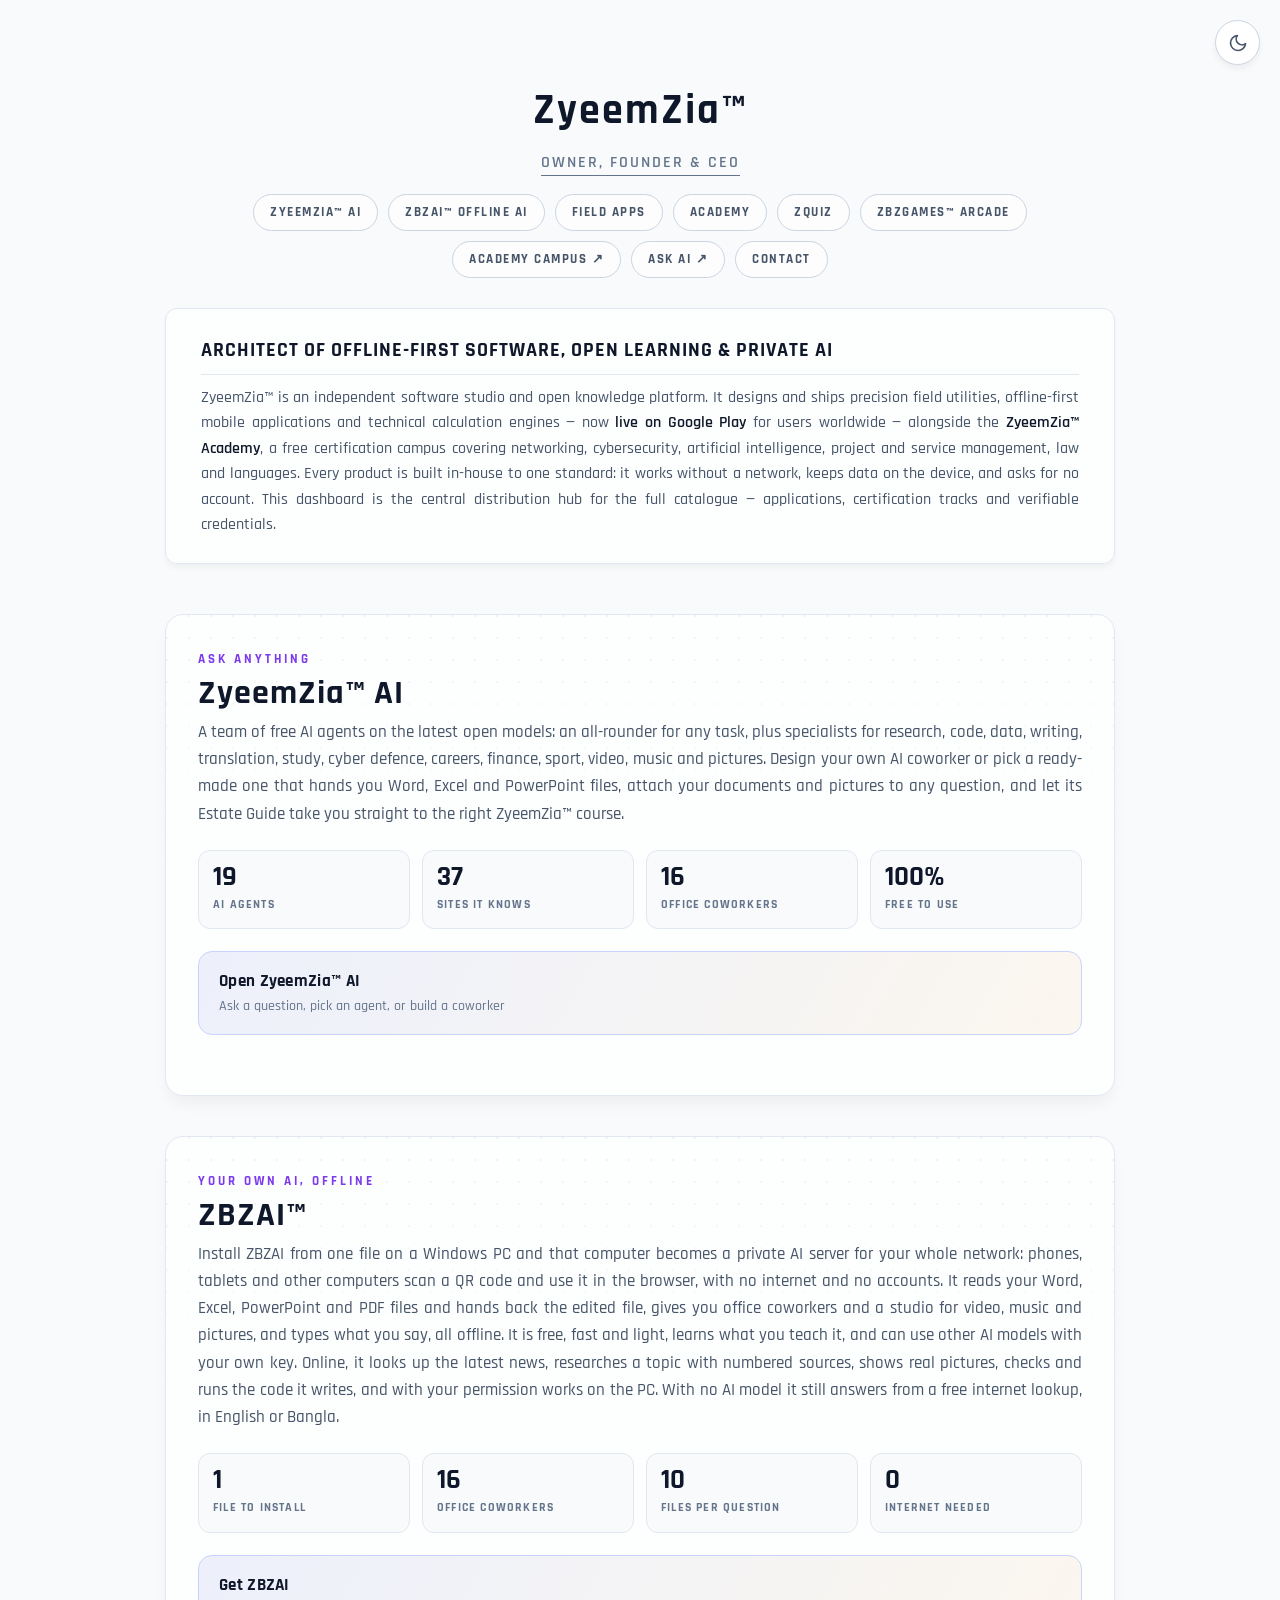
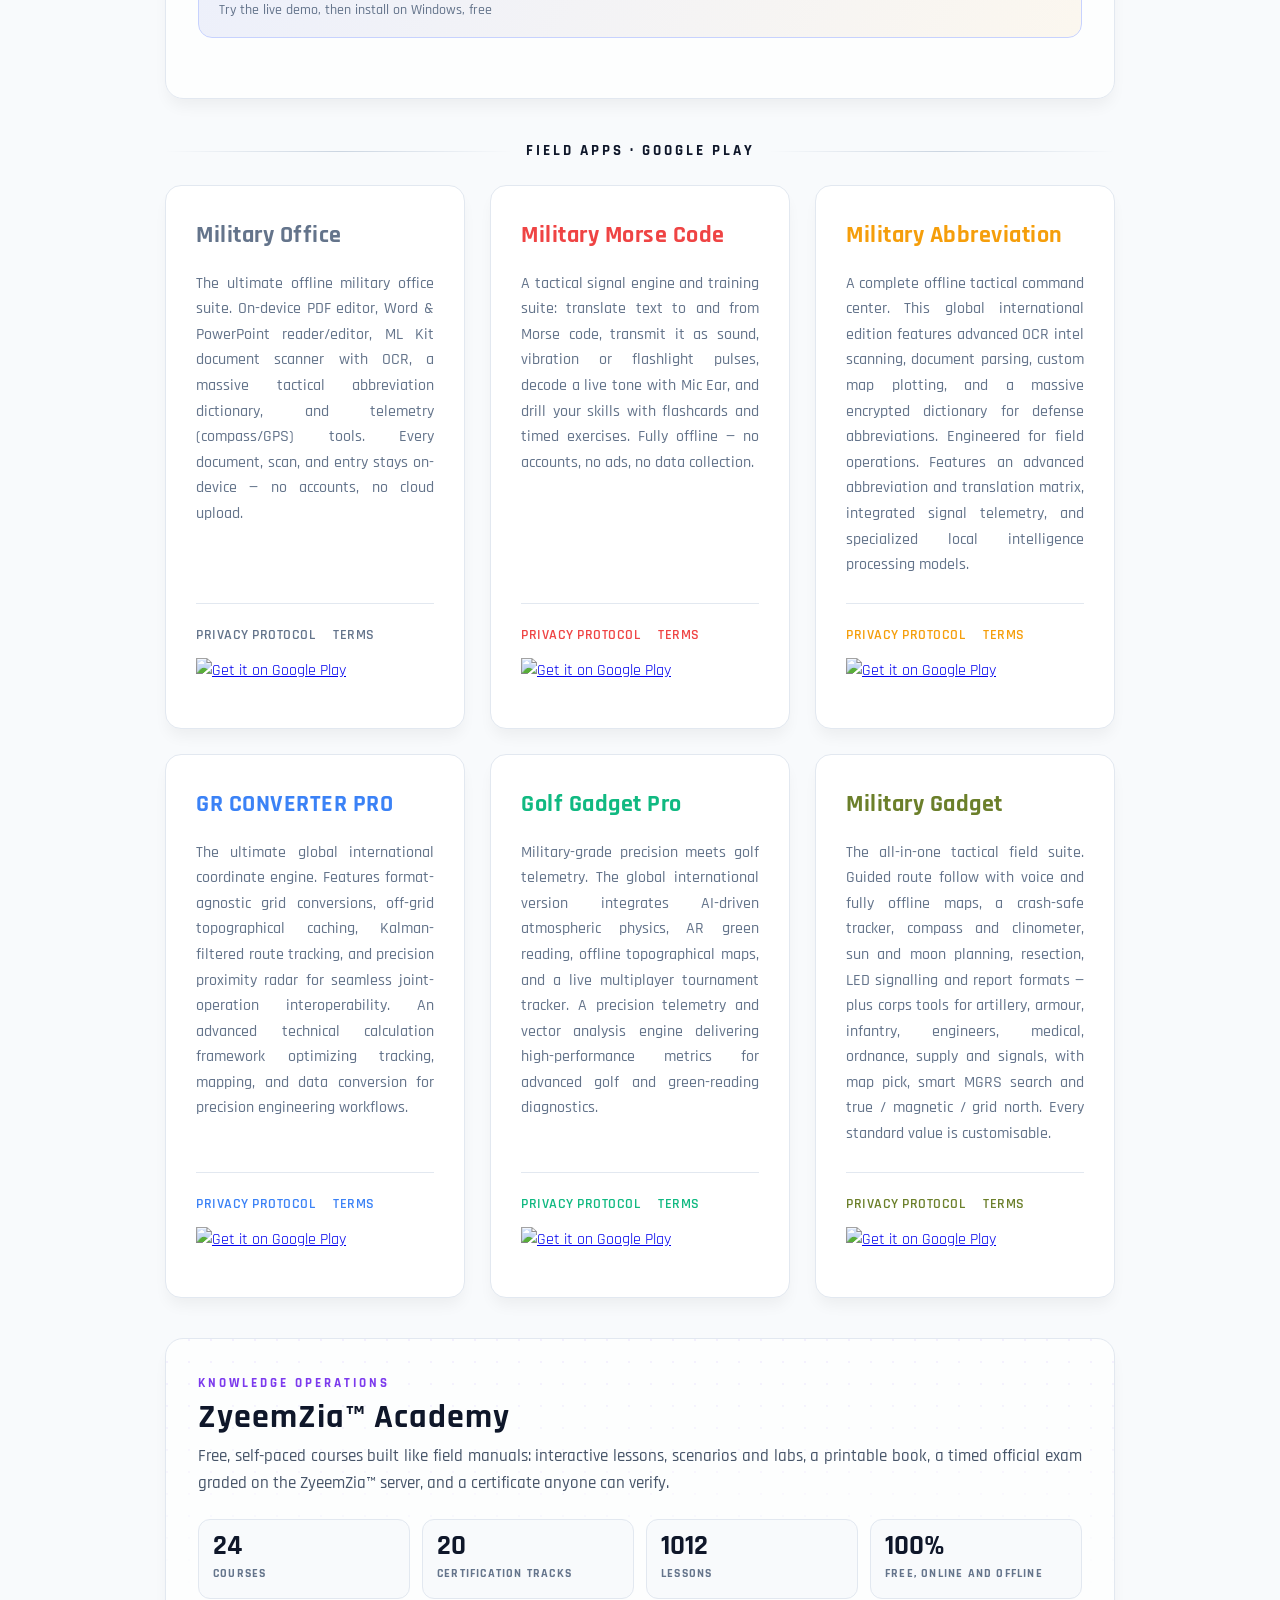
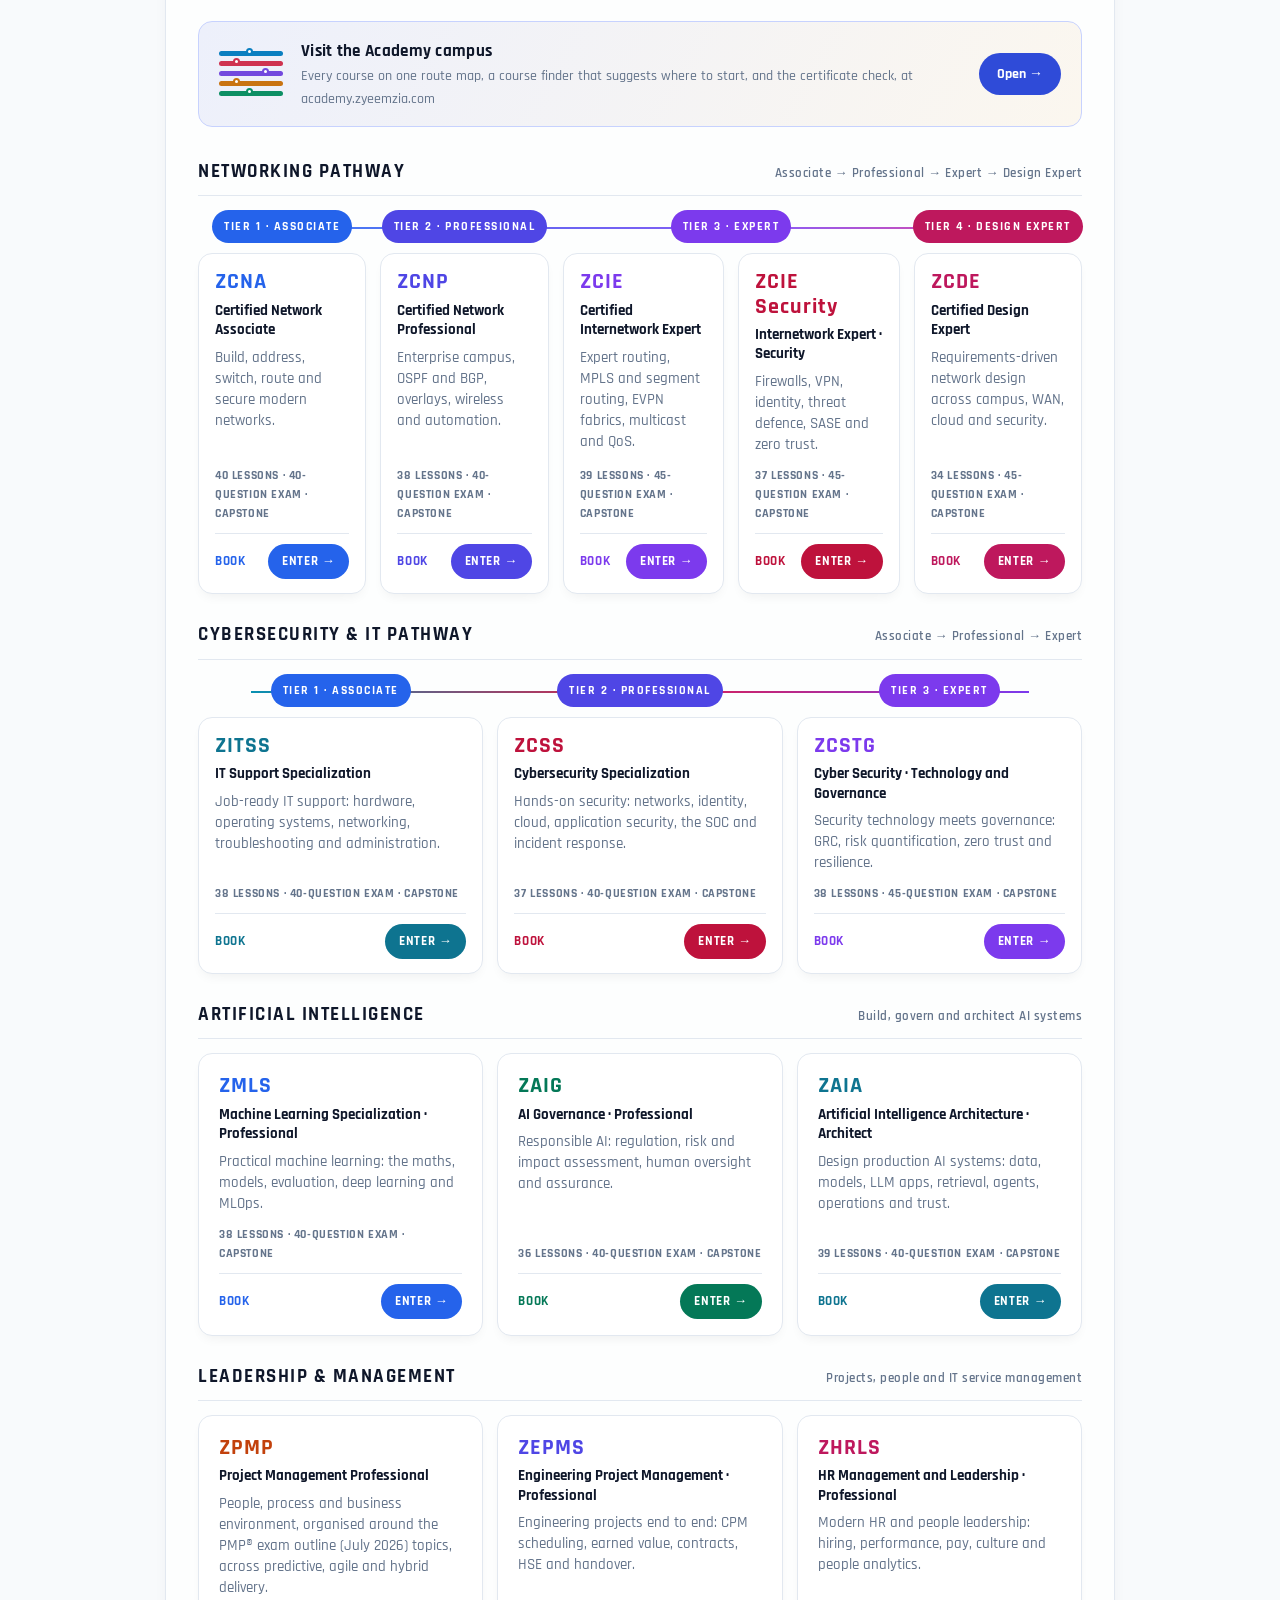
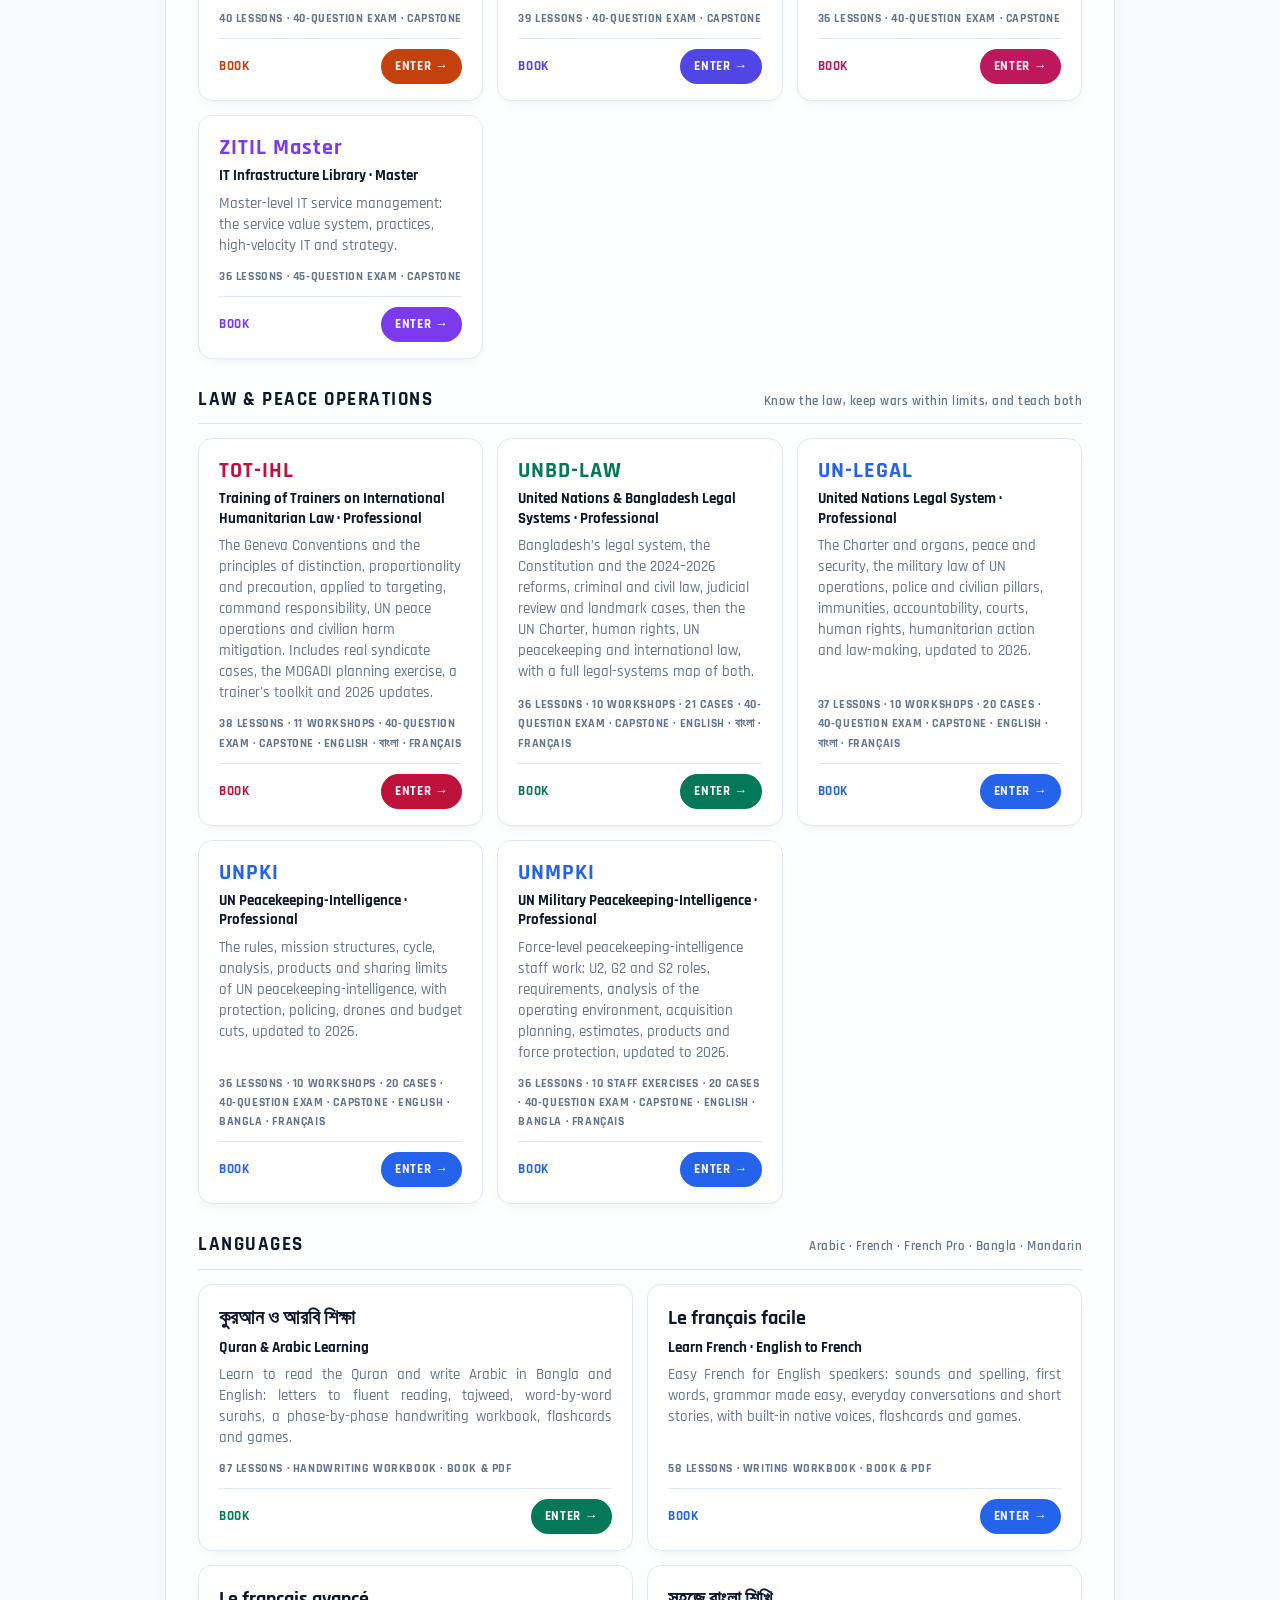
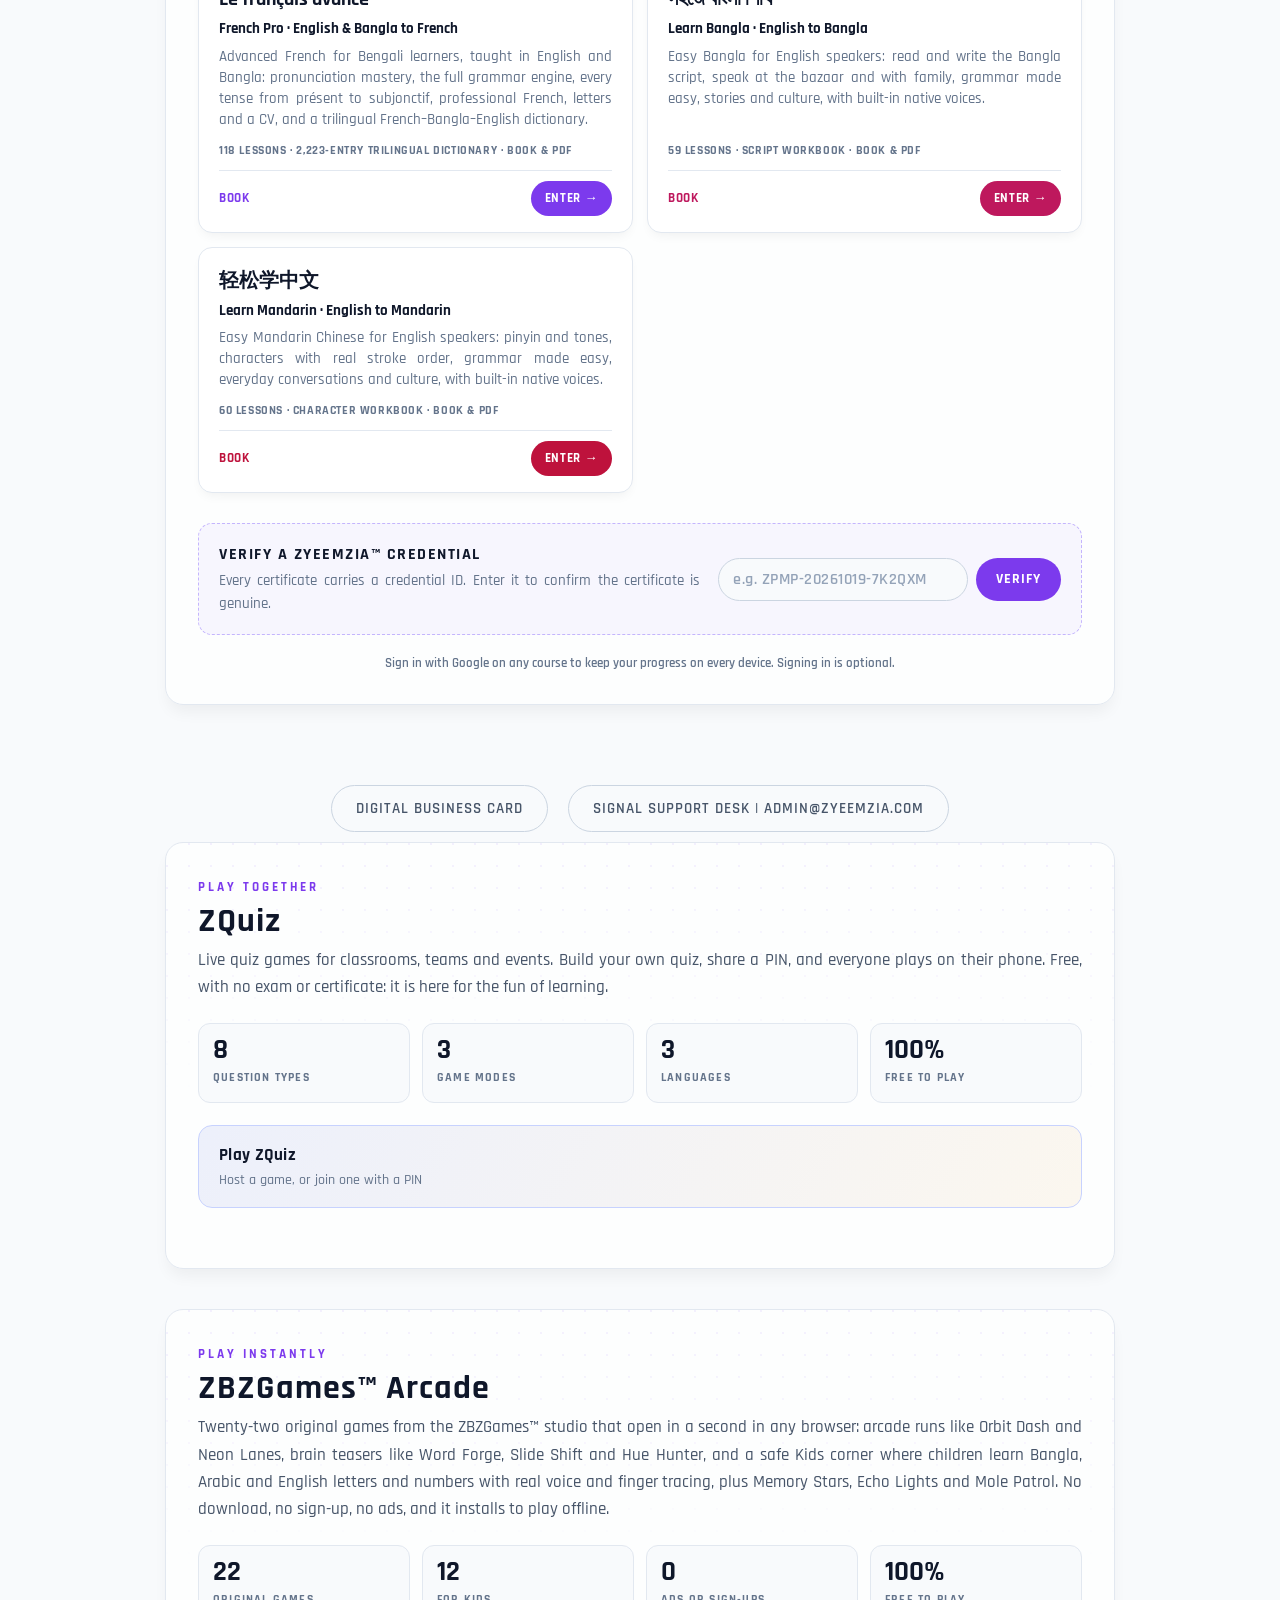
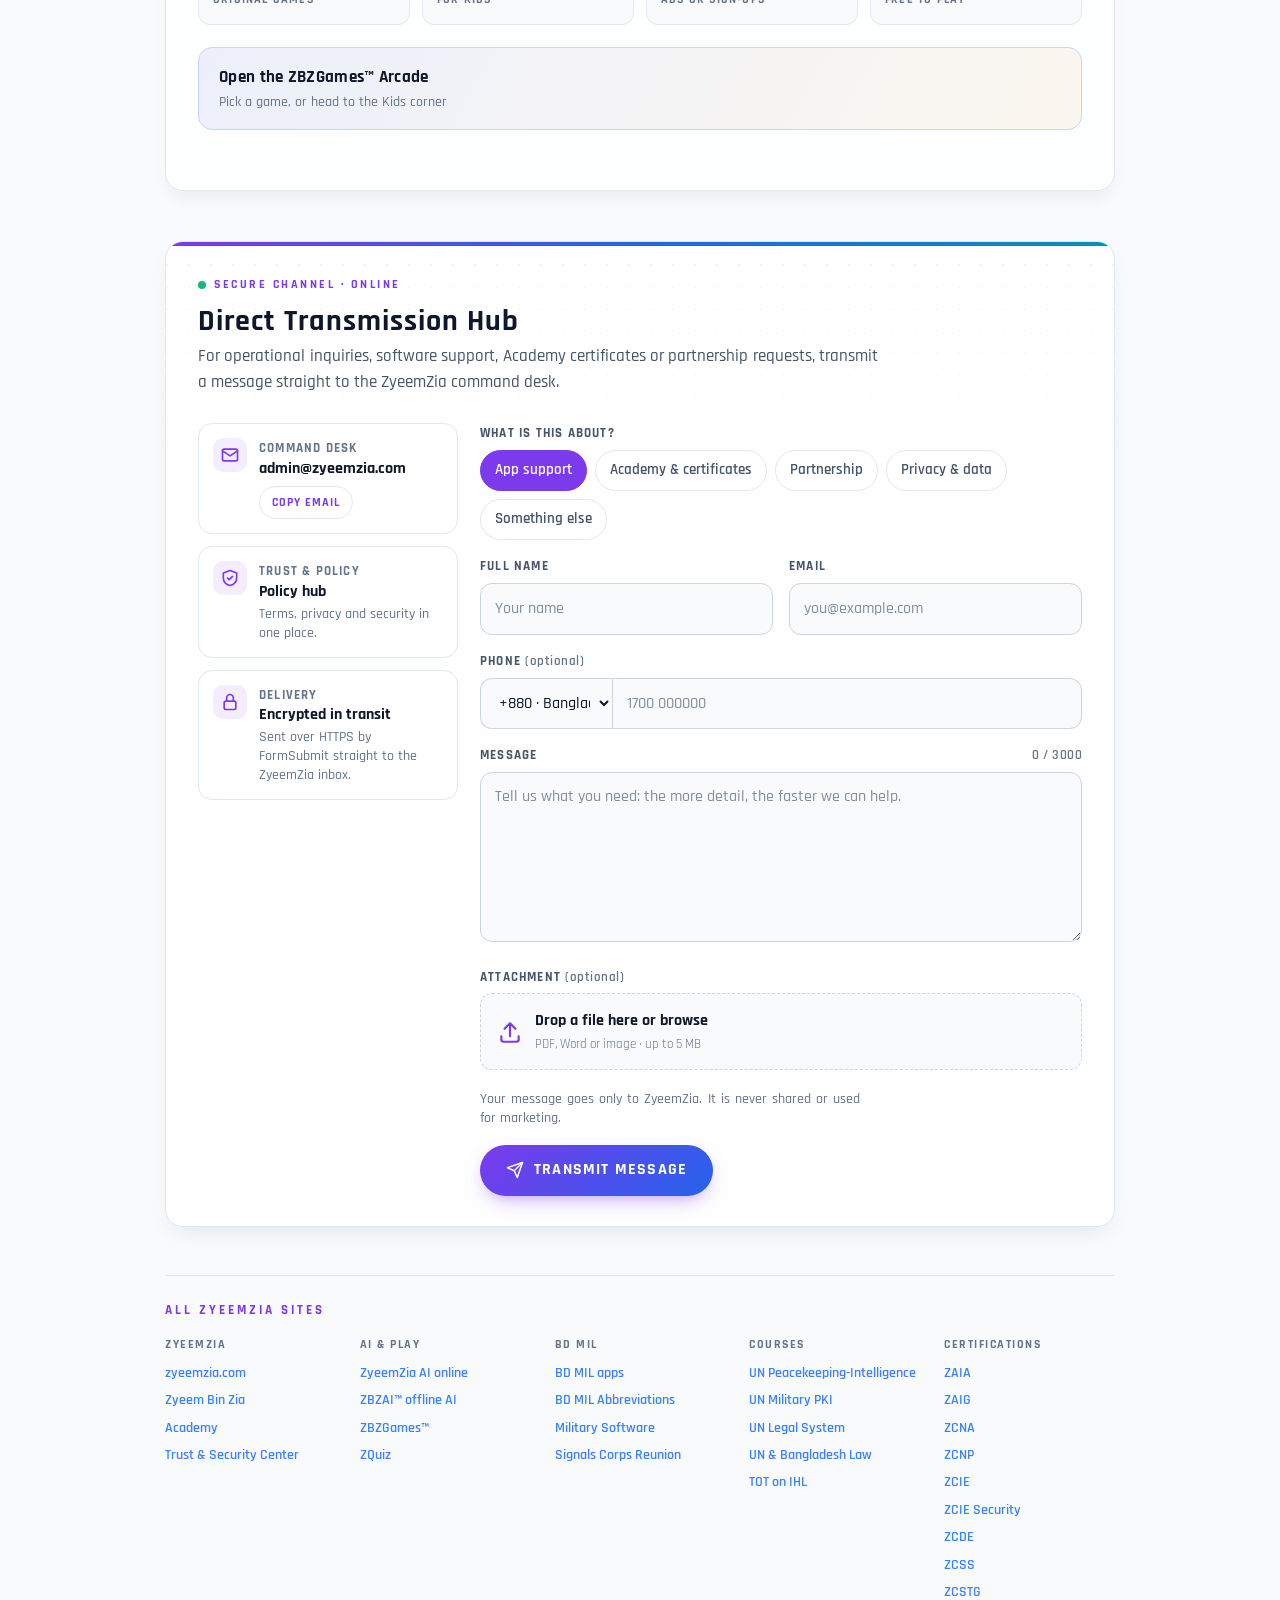
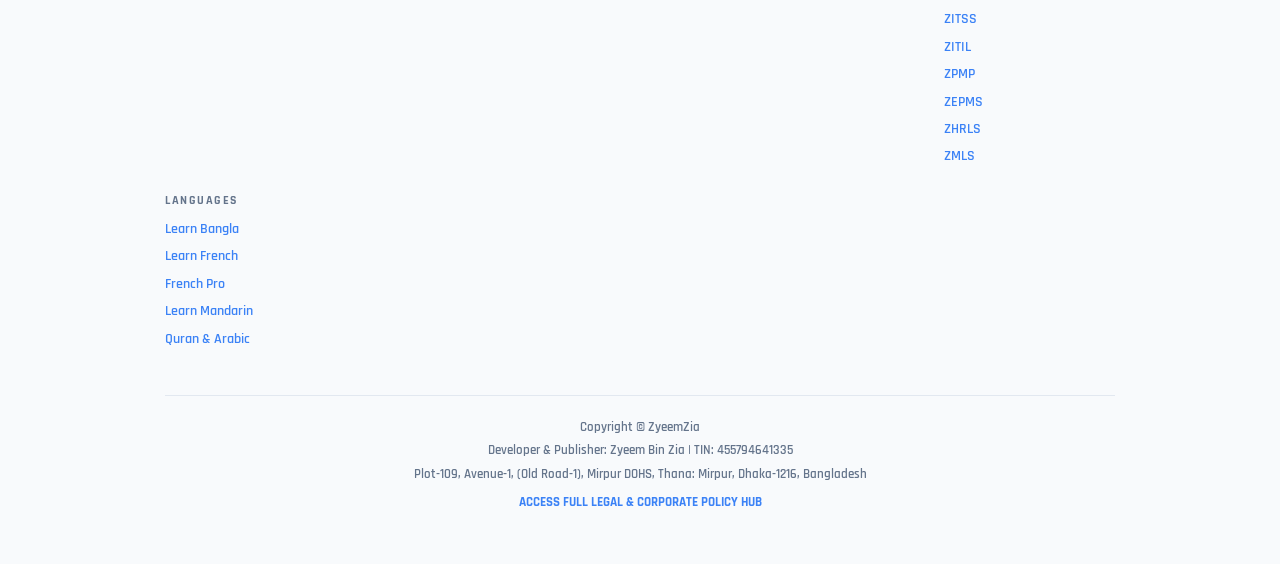
==== commit 728106a0: "Footer: ZyeemZia AI online and ZBZAI offline AI links side by side" ====
--- a/index.html
+++ b/index.html
@@ -14,10 +14,12 @@
     <link rel="preconnect" href="https://fonts.gstatic.com" crossorigin>
     <link href="https://fonts.googleapis.com/css2?family=Rajdhani:wght@400;500;600;700&display=swap" rel="stylesheet">
 
-    <link rel="stylesheet" href="transmit.css?v=5">
+    <link rel="stylesheet" href="transmit.css?v=6">
     <style>
 /* Form controls use the page font; browsers otherwise fall back to Arial. */
 button, input, select, textarea { font-family: inherit; }
+/* Small print never drops below 12px on screen. */
+small { font-size: max(12px, .85em); }
 
         /* =========================================
            BASE STYLING & THEME (DEFAULT: LIGHT MODE)
@@ -1046,7 +1048,7 @@
         <!-- DIRECT TRANSMISSION HUB (shared component: transmit.css + transmit.js) -->
         <section class="tx-mount" id="contact" data-tx-source="zyeemzia.com · Main dashboard"></section>
 
-        <nav class="all-sites" aria-label="All ZyeemZia sites"><div class="ac-eyebrow">All ZyeemZia sites</div><div class="as-grid"><div><b>ZyeemZia</b><a href="https://zyeemzia.com" target="_blank" rel="noopener">zyeemzia.com</a><a href="https://zyeem.zyeemzia.com" target="_blank" rel="noopener">Zyeem Bin Zia</a><a href="https://academy.zyeemzia.com" target="_blank" rel="noopener">Academy</a><a href="https://policy.zyeemzia.com" target="_blank" rel="noopener">Trust &amp; Security Center</a></div><div><b>AI & play</b><a href="https://ai.zyeemzia.com" target="_blank" rel="noopener">ZyeemZia AI</a><a href="https://zbzgames.zyeemzia.com" target="_blank" rel="noopener">ZBZGames™</a><a href="https://zquiz.zyeemzia.com" target="_blank" rel="noopener">ZQuiz</a></div><div><b>BD MIL</b><a href="https://bdmil.zyeemzia.com" target="_blank" rel="noopener">BD MIL apps</a><a href="https://bdmilabbrweb.zyeemzia.com" target="_blank" rel="noopener">BD MIL Abbreviations</a><a href="https://militarysoft.zyeemzia.com" target="_blank" rel="noopener">Military Software</a><a href="https://scr.zyeemzia.com" target="_blank" rel="noopener">Signals Corps Reunion</a></div><div><b>Courses</b><a href="https://unpki.zyeemzia.com" target="_blank" rel="noopener">UN Peacekeeping-Intelligence</a><a href="https://unmpki.zyeemzia.com" target="_blank" rel="noopener">UN Military PKI</a><a href="https://unlegalsystem.zyeemzia.com" target="_blank" rel="noopener">UN Legal System</a><a href="https://unbdlaw.zyeemzia.com" target="_blank" rel="noopener">UN &amp; Bangladesh Law</a><a href="https://totihl.zyeemzia.com" target="_blank" rel="noopener">TOT on IHL</a></div><div><b>Certifications</b><a href="https://zaia.zyeemzia.com" target="_blank" rel="noopener">ZAIA</a><a href="https://zaig.zyeemzia.com" target="_blank" rel="noopener">ZAIG</a><a href="https://zcna.zyeemzia.com" target="_blank" rel="noopener">ZCNA</a><a href="https://zcnp.zyeemzia.com" target="_blank" rel="noopener">ZCNP</a><a href="https://zcie.zyeemzia.com" target="_blank" rel="noopener">ZCIE</a><a href="https://zcie-security.zyeemzia.com" target="_blank" rel="noopener">ZCIE Security</a><a href="https://zcde.zyeemzia.com" target="_blank" rel="noopener">ZCDE</a><a href="https://zcss.zyeemzia.com" target="_blank" rel="noopener">ZCSS</a><a href="https://zcstg.zyeemzia.com" target="_blank" rel="noopener">ZCSTG</a><a href="https://zitss.zyeemzia.com" target="_blank" rel="noopener">ZITSS</a><a href="https://zitil.zyeemzia.com" target="_blank" rel="noopener">ZITIL</a><a href="https://zpmp.zyeemzia.com" target="_blank" rel="noopener">ZPMP</a><a href="https://zepms.zyeemzia.com" target="_blank" rel="noopener">ZEPMS</a><a href="https://zhrls.zyeemzia.com" target="_blank" rel="noopener">ZHRLS</a><a href="https://zmls.zyeemzia.com" target="_blank" rel="noopener">ZMLS</a></div><div><b>Languages</b><a href="https://learnbangla.zyeemzia.com" target="_blank" rel="noopener">Learn Bangla</a><a href="https://learnfrench.zyeemzia.com" target="_blank" rel="noopener">Learn French</a><a href="https://frenchpro.zyeemzia.com" target="_blank" rel="noopener">French Pro</a><a href="https://learnmandarin.zyeemzia.com" target="_blank" rel="noopener">Learn Mandarin</a><a href="https://quranlearnarbi.zyeemzia.com" target="_blank" rel="noopener">Quran &amp; Arabic</a></div></div></nav>
+        <nav class="all-sites" aria-label="All ZyeemZia sites"><div class="ac-eyebrow">All ZyeemZia sites</div><div class="as-grid"><div><b>ZyeemZia</b><a href="https://zyeemzia.com" target="_blank" rel="noopener">zyeemzia.com</a><a href="https://zyeem.zyeemzia.com" target="_blank" rel="noopener">Zyeem Bin Zia</a><a href="https://academy.zyeemzia.com" target="_blank" rel="noopener">Academy</a><a href="https://policy.zyeemzia.com" target="_blank" rel="noopener">Trust &amp; Security Center</a></div><div><b>AI & play</b><a href="https://ai.zyeemzia.com" target="_blank" rel="noopener">ZyeemZia AI online</a><a href="https://zbzai.zyeemzia.com/" target="_blank" rel="noopener">ZBZAI™ offline AI</a><a href="https://zbzgames.zyeemzia.com" target="_blank" rel="noopener">ZBZGames™</a><a href="https://zquiz.zyeemzia.com" target="_blank" rel="noopener">ZQuiz</a></div><div><b>BD MIL</b><a href="https://bdmil.zyeemzia.com" target="_blank" rel="noopener">BD MIL apps</a><a href="https://bdmilabbrweb.zyeemzia.com" target="_blank" rel="noopener">BD MIL Abbreviations</a><a href="https://militarysoft.zyeemzia.com" target="_blank" rel="noopener">Military Software</a><a href="https://scr.zyeemzia.com" target="_blank" rel="noopener">Signals Corps Reunion</a></div><div><b>Courses</b><a href="https://unpki.zyeemzia.com" target="_blank" rel="noopener">UN Peacekeeping-Intelligence</a><a href="https://unmpki.zyeemzia.com" target="_blank" rel="noopener">UN Military PKI</a><a href="https://unlegalsystem.zyeemzia.com" target="_blank" rel="noopener">UN Legal System</a><a href="https://unbdlaw.zyeemzia.com" target="_blank" rel="noopener">UN &amp; Bangladesh Law</a><a href="https://totihl.zyeemzia.com" target="_blank" rel="noopener">TOT on IHL</a></div><div><b>Certifications</b><a href="https://zaia.zyeemzia.com" target="_blank" rel="noopener">ZAIA</a><a href="https://zaig.zyeemzia.com" target="_blank" rel="noopener">ZAIG</a><a href="https://zcna.zyeemzia.com" target="_blank" rel="noopener">ZCNA</a><a href="https://zcnp.zyeemzia.com" target="_blank" rel="noopener">ZCNP</a><a href="https://zcie.zyeemzia.com" target="_blank" rel="noopener">ZCIE</a><a href="https://zcie-security.zyeemzia.com" target="_blank" rel="noopener">ZCIE Security</a><a href="https://zcde.zyeemzia.com" target="_blank" rel="noopener">ZCDE</a><a href="https://zcss.zyeemzia.com" target="_blank" rel="noopener">ZCSS</a><a href="https://zcstg.zyeemzia.com" target="_blank" rel="noopener">ZCSTG</a><a href="https://zitss.zyeemzia.com" target="_blank" rel="noopener">ZITSS</a><a href="https://zitil.zyeemzia.com" target="_blank" rel="noopener">ZITIL</a><a href="https://zpmp.zyeemzia.com" target="_blank" rel="noopener">ZPMP</a><a href="https://zepms.zyeemzia.com" target="_blank" rel="noopener">ZEPMS</a><a href="https://zhrls.zyeemzia.com" target="_blank" rel="noopener">ZHRLS</a><a href="https://zmls.zyeemzia.com" target="_blank" rel="noopener">ZMLS</a></div><div><b>Languages</b><a href="https://learnbangla.zyeemzia.com" target="_blank" rel="noopener">Learn Bangla</a><a href="https://learnfrench.zyeemzia.com" target="_blank" rel="noopener">Learn French</a><a href="https://frenchpro.zyeemzia.com" target="_blank" rel="noopener">French Pro</a><a href="https://learnmandarin.zyeemzia.com" target="_blank" rel="noopener">Learn Mandarin</a><a href="https://quranlearnarbi.zyeemzia.com" target="_blank" rel="noopener">Quran &amp; Arabic</a></div></div></nav>
 
         <div class="legal-footer">
             Copyright © ZyeemZia<br>
--- a/transmit.css
+++ b/transmit.css
@@ -2,6 +2,8 @@
    Follows the host page's theme through the tx-dark class (see data-tx-dark / data-tx-light / data-tx-auto in transmit.js). Copyright © ZyeemZia */
 /* Form controls use the page font; browsers otherwise fall back to Arial. */
 button, input, select, textarea { font-family: inherit; }
+/* Small print never drops below 12px on screen. */
+small { font-size: max(12px, .85em); }
 .tx {
     --tx-ink: #0f172a; --tx-ink-2: #475569; --tx-ink-3: #64748b; --tx-line: #e2e8f0; --tx-card: #ffffff; --tx-soft: #f8fafc;
     --tx-field: #f8fafc; --tx-acc: #7c3aed; --tx-acc-2: #2563eb; --tx-acc-soft: rgba(124, 58, 237, 0.09); --tx-ok: #047857; --tx-bad: #be123c;
